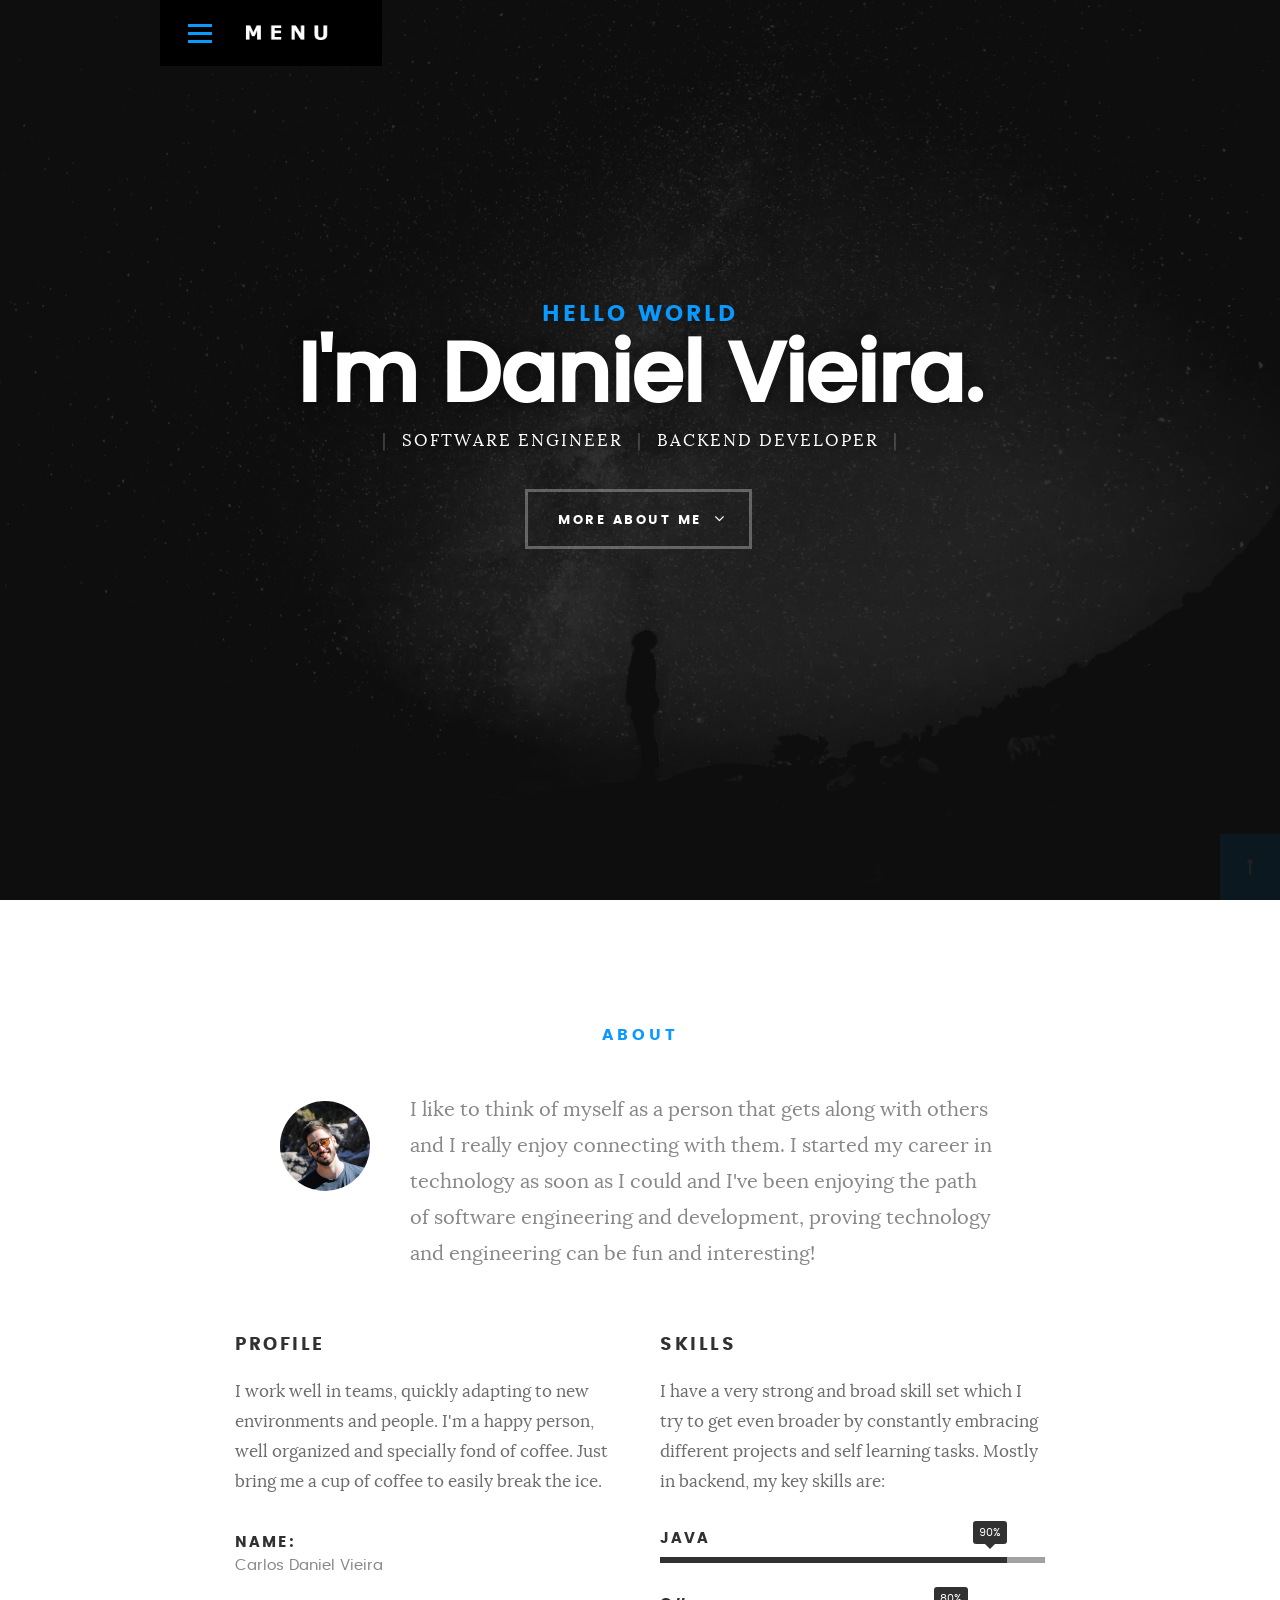
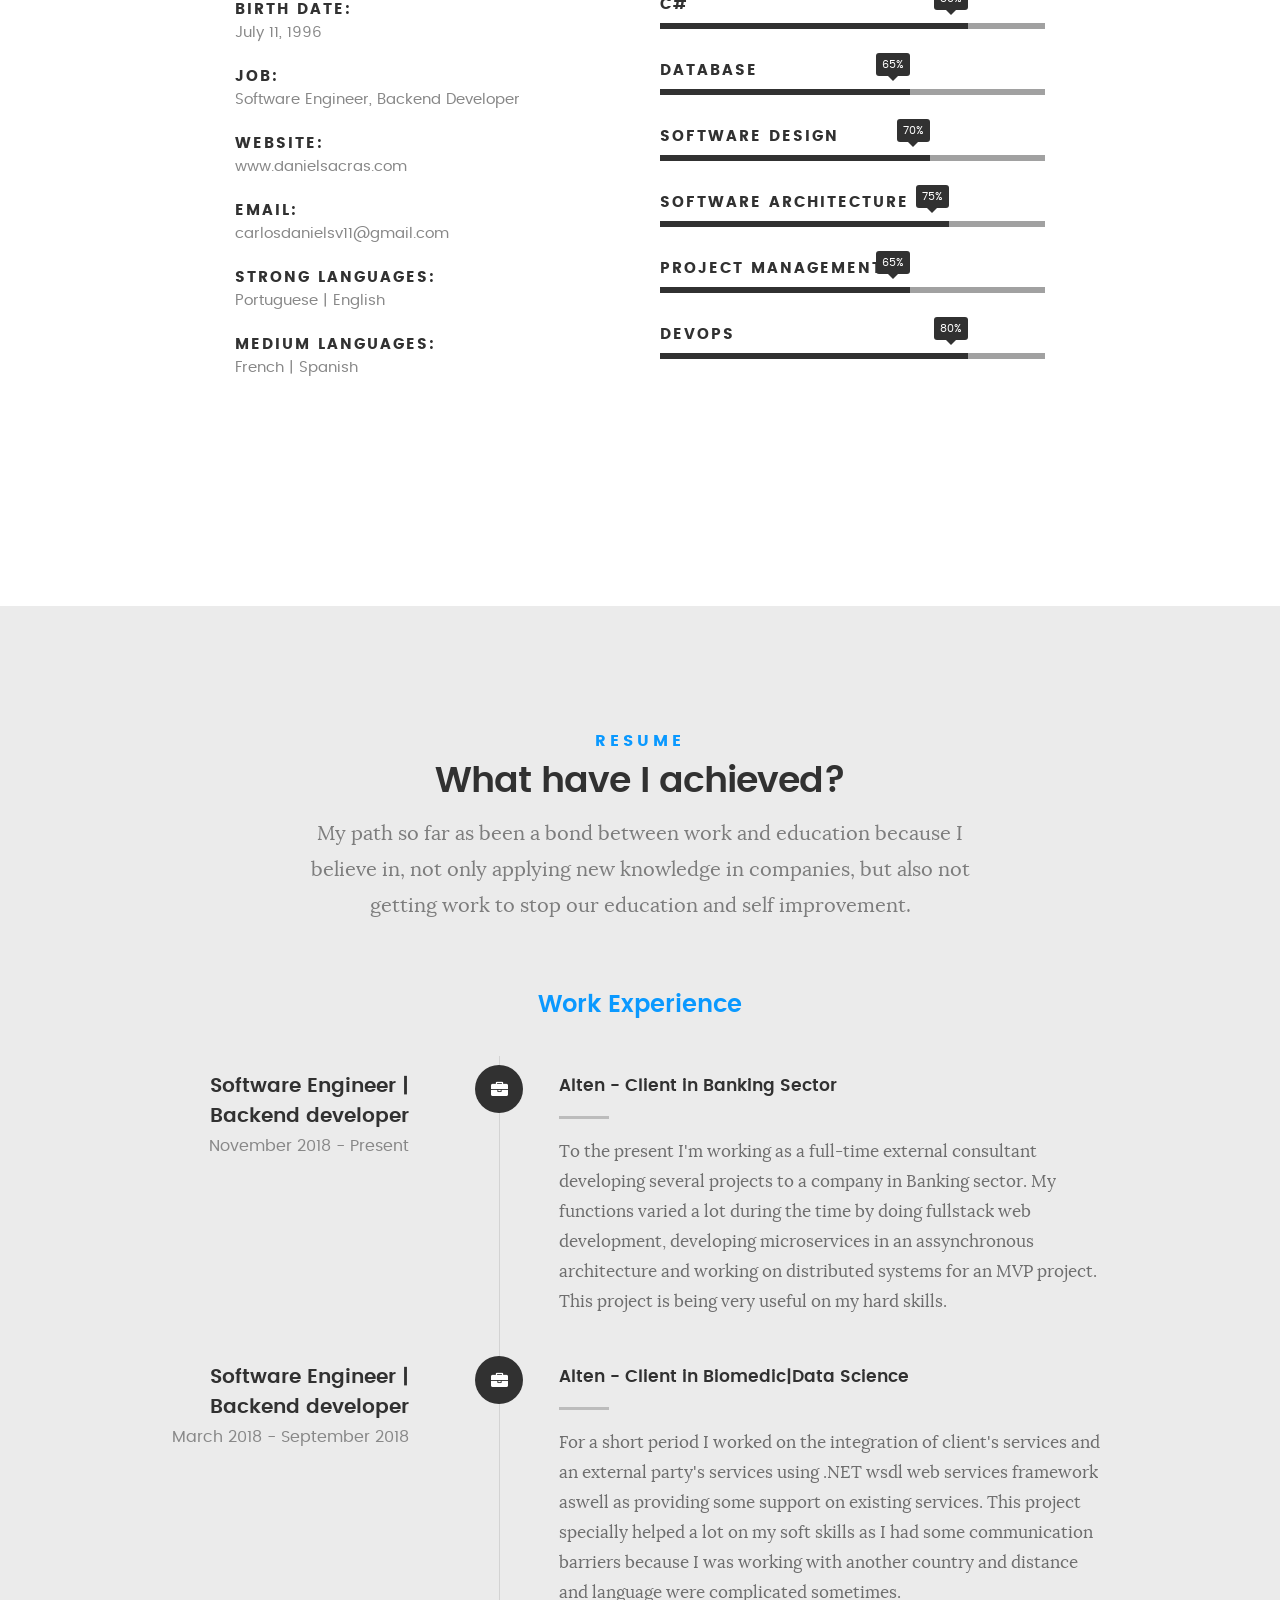
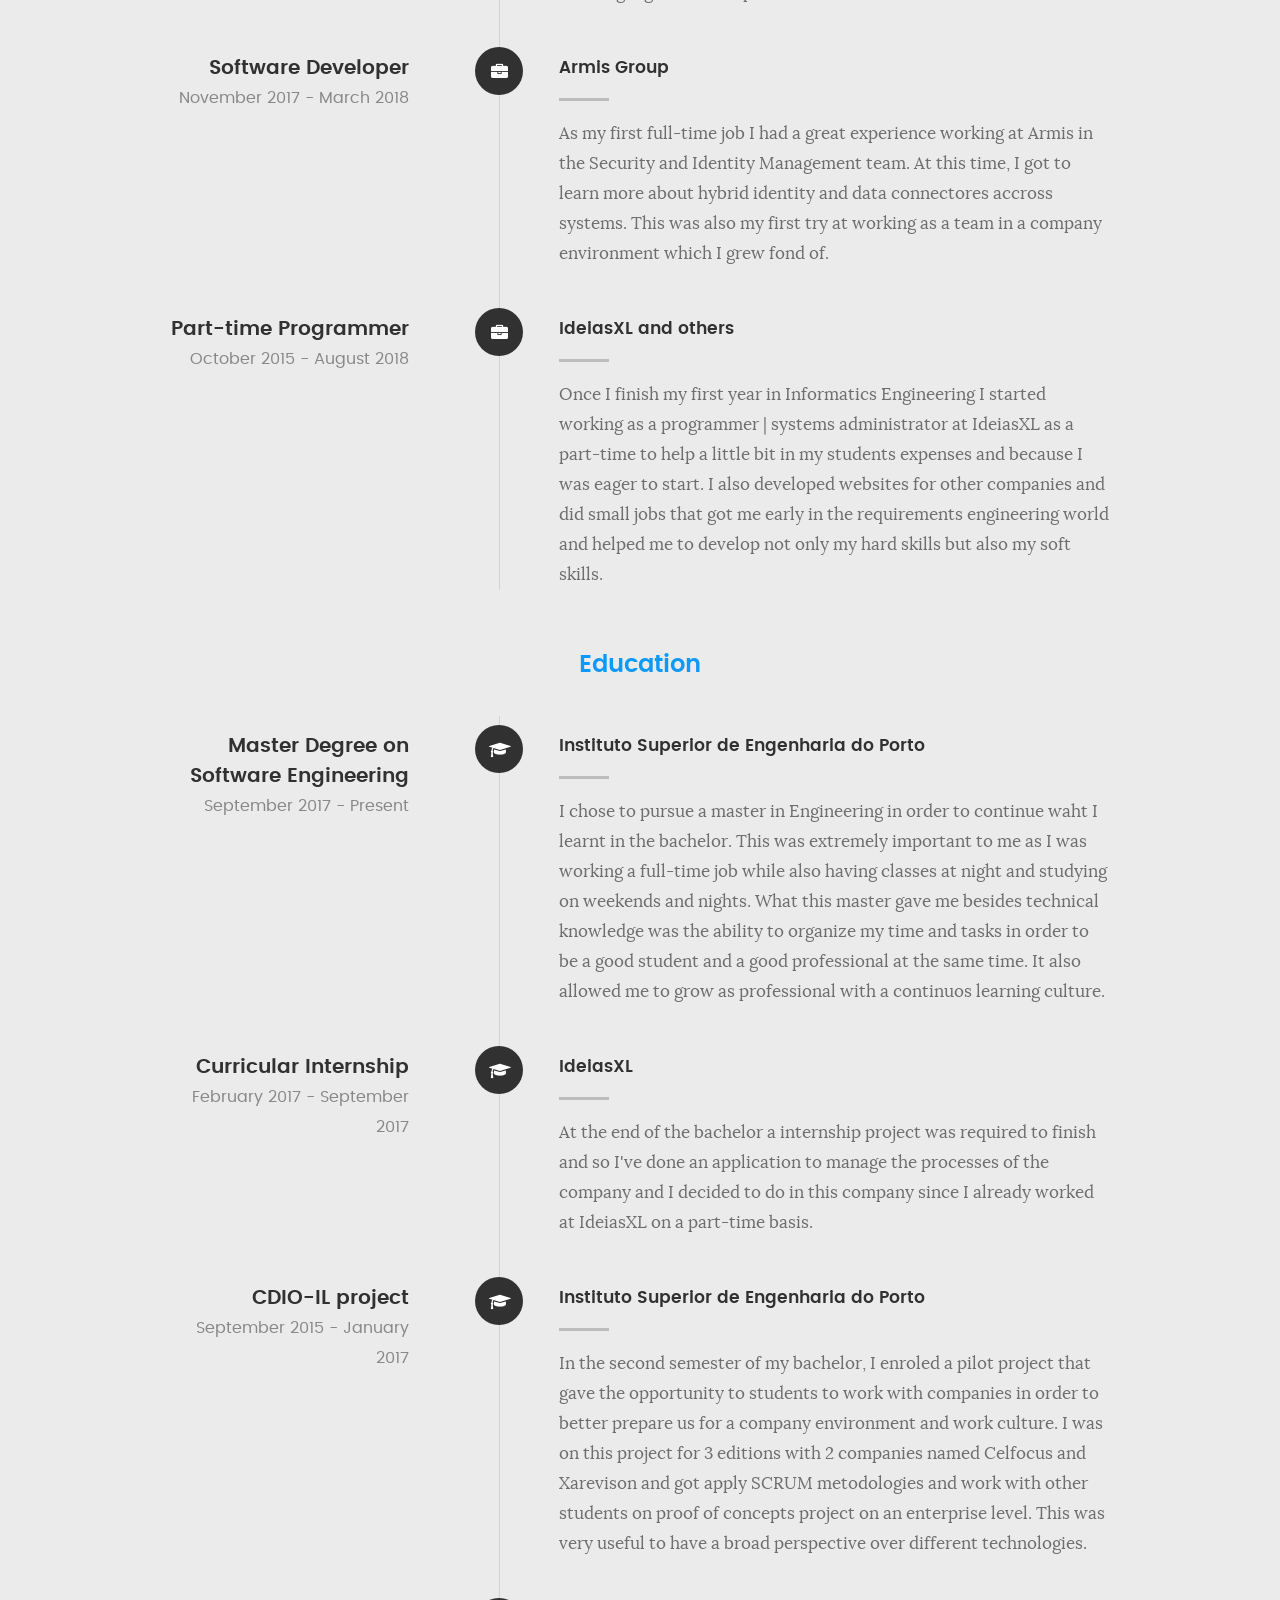
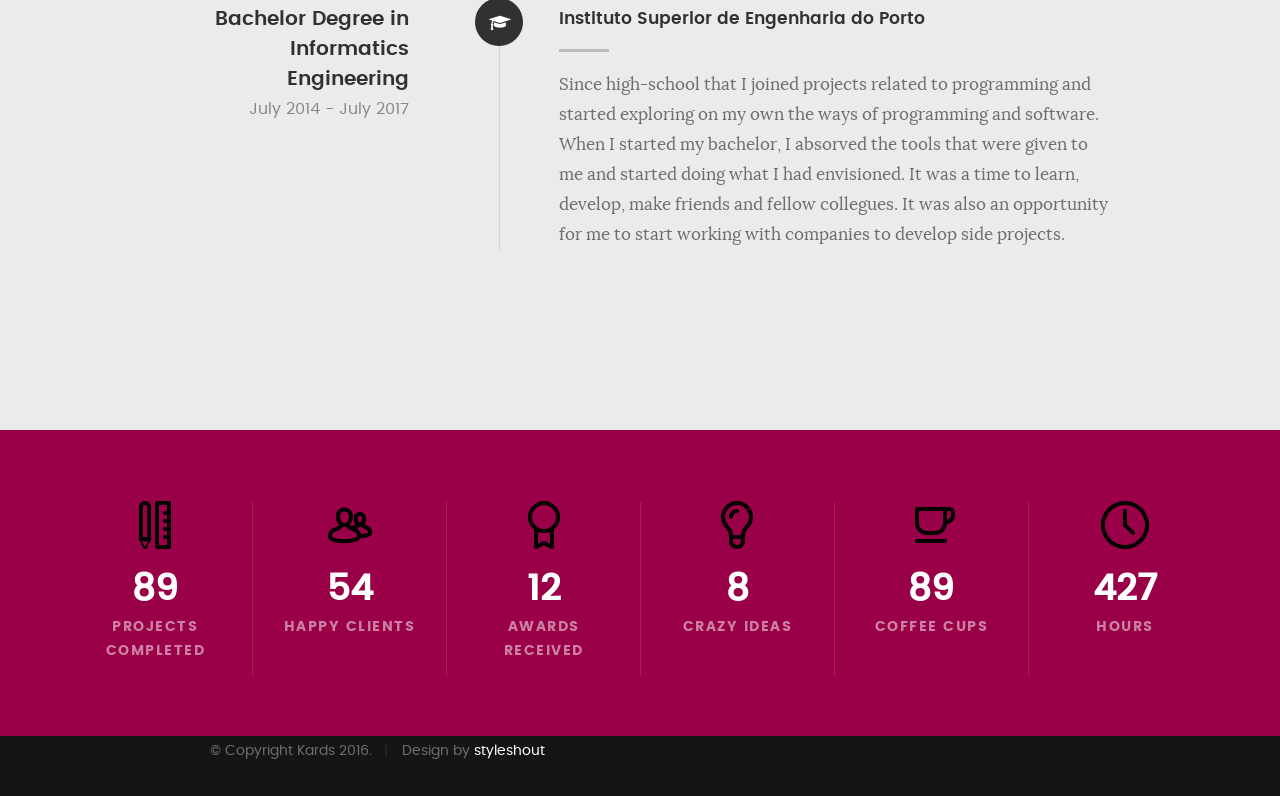
==== index.html @ bdbcd17f "Added the information to the CV and removed unused sections" ====
<!DOCTYPE html>
<!--[if IE 8 ]><html class="no-js oldie ie8" lang="en"> <![endif]-->
<!--[if IE 9 ]><html class="no-js oldie ie9" lang="en"> <![endif]-->
<!--[if (gte IE 9)|!(IE)]><!--><html class="no-js" lang="en"> <!--<![endif]-->
<head>

   <!--- basic page needs
   ================================================== -->
   <meta charset="utf-8">
	<title>Vieira</title>
	<meta name="description" content="This is a personal Website">  
	<meta name="author" content="Daniel Sacras">

   <!-- mobile specific metas
   ================================================== -->
	<meta name="viewport" content="width=device-width, initial-scale=1, maximum-scale=1">

 	<!-- CSS
   ================================================== -->
   <link rel="stylesheet" href="css/base.css">  
   <link rel="stylesheet" href="css/main.css">
   <link rel="stylesheet" href="css/vendor.css">     

   <!-- script
   ================================================== -->   
	<script src="js/modernizr.js"></script>
	<script src="js/pace.min.js"></script>

   <!-- favicons
	================================================== -->
	<link rel="icon" type="image/png" href="favicon.png">

</head>

<body id="top">

	<!-- header 
   ================================================== -->
   <header>   	
   	<div class="row">

   		<div class="top-bar">
   			<a class="menu-toggle" href="#"><span>Menu</span></a>

	   		<div class="logo">
		         <a href="index.html">DANIEL</a>
		      </div>		      

		   	<nav id="main-nav-wrap">
					<ul class="main-navigation">
						<li class="current"><a class="smoothscroll"  href="#intro" title="">Home</a></li>
						<li><a class="smoothscroll"  href="#about" title="">About</a></li>
						<li><a class="smoothscroll"  href="#resume" title="">Resume</a></li>
		
					</ul>
				</nav>    		
   		</div> <!-- /top-bar --> 
   		
   	</div> <!-- /row --> 		
   </header> <!-- /header -->

	<!-- intro section
   ================================================== -->
   <section id="intro">   

   	<div class="intro-overlay"></div>	

   	<div class="intro-content">
   		<div class="row">

   			<div class="col-twelve">

	   			<h5>Hello World</h5>
	   			<h1>I'm Daniel Vieira.</h1>

	   			<p class="intro-position">
	   				<span>Software Engineer</span>
	   				<span>Backend Developer</span> 
	   			</p>

	   			<a class="button stroke smoothscroll" href="#about" title="">More About Me</a>

	   		</div>  
   			
   		</div>   		 		
   	</div> <!-- /intro-content --> 


   </section> <!-- /intro -->


   <!-- about section
   ================================================== -->
   <section id="about">  

   	<div class="row section-intro">
   		<div class="col-twelve">

   			<h5>About</h5>

   			<div class="intro-info">

   				<img src="images/profile-pic.jpg" alt="Profile Picture">

   				<p class="lead">I like to think of myself as a person that gets along with others and I really enjoy connecting with them. I started my career in technology as soon as I could and I've been enjoying the path of software engineering and development, proving technology and engineering can be fun and interesting!</p>
   			</div>   			

   		</div>   		
   	</div> <!-- /section-intro -->

   	<div class="row about-content">

   		<div class="col-six tab-full">

   			<h3>Profile</h3>
   			<p>I work well in teams, quickly adapting to new environments and people. I'm a happy person, well organized and specially fond of coffee. Just bring me a cup of coffee to easily break the ice.</p>

   			<ul class="info-list">
   				<li>
   					<strong>Name:</strong>
   					<span>Carlos Daniel Vieira</span>
   				</li>
   				<li>
   					<strong>Birth Date:</strong>
   					<span>July 11, 1996</span>
   				</li>
   				<li>
   					<strong>Job:</strong>
   					<span>Software Engineer, Backend Developer</span>
   				</li>
   				<li>
   					<strong>Website:</strong>
   					<span>www.danielsacras.com</span>
   				</li>
   				<li>
   					<strong>Email:</strong>
   					<span>carlosdanielsv11@gmail.com</span>
				   </li>
				<li>
					<strong>Strong Languages:</strong>
					<span>Portuguese | English </span>
				</li>
				<li>
					<strong>Medium Languages:</strong>
					<span>French | Spanish </span>
				</li>
   			</ul> <!-- /info-list -->

   		</div>

   		<div class="col-six tab-full">

   			<h3>Skills</h3>
   			<p>I have a very strong and broad skill set which I try to get even broader by constantly embracing different projects and self learning tasks. Mostly in backend, my key skills are:</p>

				<ul class="skill-bars">
				   <li>
				   	<div class="progress percent90"><span>90%</span></div>
				   	<strong>Java</strong>
				   </li>
				   <li>
				   	<div class="progress percent80"><span>80%</span></div>
				   	<strong>C#</strong>
				   </li>
				   <li>
				   	<div class="progress percent65"><span>65%</span></div>
				   	<strong>Database</strong>
				   </li>
				   <li>
				   	<div class="progress percent70"><span>70%</span></div>
				   	<strong>Software Design</strong>
				   </li>
				   <li>
				   	<div class="progress percent75"><span>75%</span></div>
				   	<strong>Software Architecture</strong>
				   </li>
				   <li>
					<div class="progress percent65"><span>65%</span></div>
					<strong>Project Management</strong>
					</li>
					<li>
					<div class="progress percent80"><span>80%</span></div>
					<strong>DevOps</strong>
					</li>
				</ul> <!-- /skill-bars -->		

   		</div>

   	</div>



   </section> <!-- /process-->    


   <!-- resume Section
   ================================================== -->
	<section id="resume" class="grey-section">

		<div class="row section-intro">
   		<div class="col-twelve">

   			<h5>Resume</h5>
   			<h1>What have I achieved?</h1>

   			<p class="lead">My path so far as been a bond between work and education because I believe in, not only applying new knowledge in companies, but also not getting work to stop our education and self improvement.</p>

   		</div>   		
   	</div> <!-- /section-intro--> 

   	<div class="row resume-timeline">

   		<div class="col-twelve resume-header">

   			<h2>Work Experience</h2>

   		</div> <!-- /resume-header -->

   		<div class="col-twelve">

   			<div class="timeline-wrap">

   				<div class="timeline-block">

	   				<div class="timeline-ico">
	   					<i class="fa fa-briefcase"></i>
	   				</div>

	   				<div class="timeline-header">
	   					<h3>Software Engineer | Backend developer</h3>
	   					<p>November 2018 - Present</p>
	   				</div>

	   				<div class="timeline-content">
	   					<h4>Alten - Client in Banking Sector</h4>
	   					<p>To the present I'm working as a full-time external consultant developing several projects to a company in Banking sector. My functions varied a lot during the time by doing fullstack web development, developing microservices in an assynchronous architecture and working on distributed systems for an MVP project. This project is being very useful on my hard skills.</p>
	   				</div>

				   </div> <!-- /timeline-block -->
				   
   				<div class="timeline-block">

					<div class="timeline-ico">
						<i class="fa fa-briefcase"></i>
					</div>

					<div class="timeline-header">
						<h3>Software Engineer | Backend developer</h3>
						<p>March 2018 - September 2018</p>
					</div>

					<div class="timeline-content">
						<h4>Alten - Client in Biomedic|Data Science</h4>
						<p>For a short period I worked on the integration of client's services and an external party's services using .NET wsdl web services framework aswell as providing some support on existing services. This project specially helped a lot on my soft skills as I had some communication barriers because I was working with another country and distance and language were complicated sometimes.</p>
					</div>

				</div> <!-- /timeline-block -->



	   			<div class="timeline-block">

	   				<div class="timeline-ico">
	   					<i class="fa fa-briefcase"></i>
	   				</div>

	   				<div class="timeline-header">
	   					<h3>Software Developer</h3>
	   					<p>November 2017 - March 2018</p>
	   				</div>

	   				<div class="timeline-content">
	   					<h4>Armis Group</h4>
	   					<p>As my first full-time job I had a great experience working at Armis in the Security and Identity Management team. At this time, I got to learn more about hybrid identity and data connectores accross systems. This was also my first try at working as a team in a company environment which I grew fond of.</p>
	   				</div>

	   			</div> <!-- /timeline-block -->


	   			<div class="timeline-block">

	   				<div class="timeline-ico">
	   					<i class="fa fa-briefcase"></i>
	   				</div>

	   				<div class="timeline-header">
	   					<h3>Part-time Programmer</h3>
	   					<p>October 2015 - August 2018</p>
	   				</div>

	   				<div class="timeline-content">
	   					<h4>IdeiasXL and others</h4>
	   					<p>Once I finish my first year in Informatics Engineering I started working as a programmer | systems administrator at IdeiasXL as a part-time to help a little bit in my students expenses and because I was eager to start. I also developed websites for other companies and did small jobs that got me early in the requirements engineering world and helped me to develop not only my hard skills but also my soft skills.</p>
	   				</div>

	   			</div> <!-- /timeline-block -->

   			</div> <!-- /timeline-wrap -->   			

   		</div> <!-- /col-twelve -->
   		
   	</div> <!-- /resume-timeline -->
   	
   	<div class="row resume-timeline">

   		<div class="col-twelve resume-header">

   			<h2>Education</h2>

   		</div> <!-- /resume-header -->

   		<div class="col-twelve">

   			<div class="timeline-wrap">

   				<div class="timeline-block">

	   				<div class="timeline-ico">
	   					<i class="fa fa-graduation-cap"></i>
	   				</div>

	   				<div class="timeline-header">
	   					<h3>Master Degree on Software Engineering</h3>
	   					<p>September 2017 - Present</p>
	   				</div>

	   				<div class="timeline-content">
	   					<h4>Instituto Superior de Engenharia do Porto</h4>
	   					<p>I chose to pursue a master in Engineering in order to continue waht I learnt in the bachelor. This was extremely important to me as I was working a full-time job while also having classes at night and studying on weekends and nights. What this master gave me besides technical knowledge was the ability to organize my time and tasks in order to be a good student and a good professional at the same time. It also allowed me to grow as professional with a continuos learning culture.</p>
	   				</div>

	   			</div> <!-- /timeline-block -->

				<div class="timeline-block">

					<div class="timeline-ico">
						<i class="fa fa-graduation-cap"></i>
					</div>

					<div class="timeline-header">
						<h3>Curricular Internship</h3>
						<p>February 2017 - September 2017</p>
					</div>

					<div class="timeline-content">
						<h4>IdeiasXL</h4>
						<p>At the end of the bachelor a internship project was required to finish and so I've done an application to manage the processes of the company and I decided to do in this company since I already worked at IdeiasXL on a part-time basis.</p>
					</div>

				</div> <!-- /timeline-block -->


				   <div class="timeline-block">

					<div class="timeline-ico">
						<i class="fa fa-graduation-cap"></i>
					</div>

					<div class="timeline-header">
						<h3>CDIO-IL project</h3>
						<p>September 2015 - January 2017</p>
					</div>

					<div class="timeline-content">
						<h4>Instituto Superior de Engenharia do Porto</h4>
						<p>In the second semester of my bachelor, I enroled a pilot project that gave the opportunity to students to work with companies in order to better prepare us for a company environment and work culture. I was on this project for 3 editions with 2 companies named Celfocus and Xarevison and got apply SCRUM metodologies and work with other students on proof of concepts project on an enterprise level. This was very useful to have a broad perspective over different technologies.</p>
					</div>

				</div> <!-- /timeline-block -->


	   			<div class="timeline-block">

	   				<div class="timeline-ico">
	   					<i class="fa fa-graduation-cap"></i>
	   				</div>

	   				<div class="timeline-header">
	   					<h3>Bachelor Degree in Informatics Engineering</h3>
	   					<p>July 2014 - July 2017</p>
	   				</div>

	   				<div class="timeline-content">
	   					<h4>Instituto Superior de Engenharia do Porto</h4>
	   					<p>Since high-school that I joined projects related to programming and started exploring on my own the ways of programming and software. When I started my bachelor, I absorved the tools that were given to me and started doing what I had envisioned. It was a time to learn, develop, make friends and fellow collegues. It was also an opportunity for me to start working with companies to develop side projects.</p>
	   				</div>

	   			</div> <!-- /timeline-block -->

	   			

   			</div> <!-- /timeline-wrap -->   			

   		</div> <!-- /col-twelve -->
   		
   	</div> <!-- /resume-timeline -->
		
	</section> <!-- /features -->
	<!-- stats Section
   ================================================== -->
	<section id="stats" class="count-up">

		<div class="row">
			<div class="col-twelve">

				<div class="block-1-6 block-s-1-3 block-tab-1-2 block-mob-full stats-list">

					<div class="bgrid stat">

						<div class="icon-part">
							<i class="icon-pencil-ruler"></i>
						</div>

						<h3 class="stat-count">
							1500
						</h3>

						<h5 class="stat-title">
							Projects Completed
						</h5>

					</div> <!-- /stat -->					

					<div class="bgrid stat">

						<div class="icon-part">
							<i class="icon-users"></i>
						</div>

						<h3 class="stat-count">
							900
						</h3>

						<h5 class="stat-title">
							Happy Clients
						</h5>

					</div> <!-- /stat -->

					<div class="bgrid stat">

						<div class="icon-part">
							<i class="icon-badge"></i>
						</div>

						<h3 class="stat-count">
							200
						</h3>

						<h5 class="stat-title">
							Awards Received
						</h5>

					</div> <!-- /stat -->									

					<div class="bgrid stat">

						<div class="icon-part">
							<i class="icon-light-bulb"></i>
						</div>

						<h3 class="stat-count">
							120
						</h3>

						<h5 class="stat-title">
							Crazy Ideas
						</h5>

					</div> <!-- /stat -->

					<div class="bgrid stat">

						<div class="icon-part">
							<i class="icon-cup"></i>
						</div>

						<h3 class="stat-count">
							1500
						</h3>

						<h5 class="stat-title">
							Coffee Cups
						</h5>

					</div> <!-- /stat -->

					<div class="bgrid stat">

						<div class="icon-part">
							<i class="icon-clock"></i>
						</div>

						<h3 class="stat-count">
							7200
						</h3>

						<h5 class="stat-title">
							Hours
						</h5>

					</div> <!-- /stat -->

				</div> <!-- /stats-list -->

			</div> <!-- /twelve -->
		</div> <!-- /row -->

	</section> <!-- /stats -->

   <!-- footer
   ================================================== -->

   <footer>
     	<div class="row">

      	<div class="col-six tab-full">
	      	<div class="copyright">
		        	<span>© Copyright Kards 2016.</span> 
		        	<span>Design by <a href="http://www.styleshout.com/">styleshout</a></span>	         	
		         </div>		                  
	      	</div>

	      	<div id="go-top">
		         <a class="smoothscroll" title="Back to Top" href="#top"><i class="fa fa-long-arrow-up"></i></a>
		      </div>

      	</div> <!-- /row -->     	
   </footer>  

   <div id="preloader"> 
    	<div id="loader"></div>
   </div> 

   <!-- Java Script
   ================================================== --> 
   <script src="js/jquery-2.1.3.min.js"></script>
   <script src="js/plugins.js"></script>
   <script src="js/main.js"></script>

</body>

</html>
---- css/base.css ----
/**
 * =================================================================== 
 *
 *  Kards v1.0 Base Stylesheet
 *  url: styleshout.com
 *  03-01-2016
 *  ------------------------------------------------------------------
 *  TOC:
 *  01. reset
 *  02. basic/base setup styles
 *  03. grid
 *  04. MISC
 *
 * =================================================================== 
 */

/** 
 * ===================================================================
 * 01. reset - normalize.css v3.0.2 | MIT License | git.io/normalize
 *
 * ------------------------------------------------------------------- 
 */
html {
	font-family: sans-serif;
	-ms-text-size-adjust: 100%;
	-webkit-text-size-adjust: 100%;
}

body {
	margin: 0;
}

article,
aside,
details,
figcaption,
figure,
footer,
header,
hgroup,
main,
menu,
nav,
section,
summary {
	display: block;
}

audio,
canvas,
progress,
video {
	display: inline-block;
	vertical-align: baseline;
}

audio:not([controls]) {
	display: none;
	height: 0;
}

[hidden],
template {
	display: none;
}

a {
	background: transparent;
}

a:active,
a:hover {
	outline: 0;
}

abbr[title] {
	border-bottom: 1px dotted;
}

b,
strong {
	font-weight: bold;
}

dfn {
	font-style: italic;
}

h1 {
	font-size: 2em;
	margin: 0.67em 0;
}

mark {
	background: #ff0;
	color: #000;
}

small {
	font-size: 80%;
}

sub,
sup {
	font-size: 75%;
	line-height: 0;
	position: relative;
	vertical-align: baseline;
}

sup {
	top: -0.5em;
}

sub {
	bottom: -0.25em;
}

img {
	border: 0;
}

svg:not(:root) {
	overflow: hidden;
}

figure {
	margin: 1em 40px;
}

hr {
	-moz-box-sizing: content-box;
	box-sizing: content-box;
	height: 0;
}

pre {
	overflow: auto;
}

code,
kbd,
pre,
samp {
	font-family: monospace, monospace;
	font-size: 1em;
}

button,
input,
optgroup,
select,
textarea {
	color: inherit;
	font: inherit;
	margin: 0;
}

button {
	overflow: visible;
}

button,
select {
	text-transform: none;
}

button,
html input[type="button"],
input[type="reset"],
input[type="submit"] {
	-webkit-appearance: button;
	cursor: pointer;
}

button[disabled],
html input[disabled] {
	cursor: default;
}

button::-moz-focus-inner,
input::-moz-focus-inner {
	border: 0;
	padding: 0;
}

input {
	line-height: normal;
}

input[type="checkbox"],
input[type="radio"] {
	box-sizing: border-box;
	padding: 0;
}

input[type="number"]::-webkit-inner-spin-button,
input[type="number"]::-webkit-outer-spin-button {
	height: auto;
}

input[type="search"] {
	-webkit-appearance: textfield;
	-moz-box-sizing: content-box;
	-webkit-box-sizing: content-box;
	box-sizing: content-box;
}

input[type="search"]::-webkit-search-cancel-button,
input[type="search"]::-webkit-search-decoration {
	-webkit-appearance: none;
}

fieldset {
	border: 1px solid #c0c0c0;
	margin: 0 2px;
	padding: 0.35em 0.625em 0.75em;
}

legend {
	border: 0;
	padding: 0;
}

textarea {
	overflow: auto;
}

optgroup {
	font-weight: bold;
}

table {
	border-collapse: collapse;
	border-spacing: 0;
}

td,
th {
	padding: 0;
}

/** 
 * ===================================================================
 * 02. basic/base setup styles - (_basic.scss)
 *
 * ------------------------------------------------------------------- 
 */
html {
	font-size: 62.5%;
	box-sizing: border-box;
}

*,
*::before,
*::after {
	box-sizing: inherit;
}

body {
	font-weight: normal;
	line-height: 1;
	text-rendering: optimizeLegibility;
	word-wrap: break-word;
	-webkit-overflow-scrolling: touch;
	-webkit-text-size-adjust: none;
}

body,
input,
button {
	-moz-osx-font-smoothing: grayscale;
	-webkit-font-smoothing: antialiased;
}

/**
 * Media - (_basic.scss)
 * ------------------------------------------------------------------- 
 */
img,
video {
	max-width: 100%;
	height: auto;
}

/**
 * Typography resets - (_basic.scss)
 * ------------------------------------------------------------------- 
 */
div,
dl,
dt,
dd,
ul,
ol,
li,
h1,
h2,
h3,
h4,
h5,
h6,
pre,
form,
p,
blockquote,
th,
td {
	margin: 0;
	padding: 0;
}

h1,
h2,
h3,
h4,
h5,
h6 {
	-webkit-font-variant-ligatures: common-ligatures;
	-moz-font-variant-ligatures: common-ligatures;
	font-variant-ligatures: common-ligatures;
	text-rendering: optimizeLegibility;
}

em,
i {
	font-style: italic;
	line-height: inherit;
}

strong,
b {
	font-weight: bold;
	line-height: inherit;
}

small {
	font-size: 60%;
	line-height: inherit;
}

ol,
ul {
	list-style: none;
}

li {
	display: block;
}

/**
 * links - (_basic.scss)
 * ------------------------------------------------------------------- 
 */
a {
	text-decoration: none;
	line-height: inherit;
}

a img {
	border: none;
}

/**
 * inputs - (_basic.scss)
 * ------------------------------------------------------------------- 
 */
fieldset {
	margin: 0;
	padding: 0;
}

input[type="email"],
input[type="number"],
input[type="search"],
input[type="text"],
input[type="tel"],
input[type="url"],
input[type="password"],
textarea {
	-webkit-appearance: none;
	-moz-appearance: none;
	-ms-appearance: none;
	-o-appearance: none;
	appearance: none;
}

/** 
 * ===================================================================
 * 03. grid - (_grid.scss)
 *
 * ------------------------------------------------------------------- 
 */
.row {
	width: 94%;
	max-width: 1140px;
	margin: 0 auto;
}

.row:before,
.row:after {
	content: "";
	display: table;
}

.row:after {
	clear: both;
}

.row .row {
	width: auto;
	max-width: none;
	margin-left: -20px;
	margin-right: -20px;
}

[class*="col-"],
.bgrid {
	float: left;
}

[class*="col-"] + [class*="col-"].end {
	float: right;
}

[class*="col-"] {
	padding: 0 20px;
}

.col-one {
	width: 8.33333%;
}

.col-two,
.col-1-6 {
	width: 16.66667%;
}

.col-three,
.col-1-4 {
	width: 25%;
}

.col-four,
.col-1-3 {
	width: 33.33333%;
}

.col-five {
	width: 41.66667%;
}

.col-six,
.col-1-2 {
	width: 50%;
}

.col-seven {
	width: 58.33333%;
}

.col-eight,
.col-2-3 {
	width: 66.66667%;
}

.col-nine,
.col-3-4 {
	width: 75%;
}

.col-ten,
.col-5-6 {
	width: 83.33333%;
}

.col-eleven {
	width: 91.66667%;
}

.col-twelve,
.col-full {
	width: 100%;
}

/**
 * small screens - (_grid.scss)
 * --------------------------------------------------------------- 
 */
@media screen and (max-width:1024px) {
	.row .row {
		margin-left: -18px;
		margin-right: -18px;
	}

	[class*="col-"] {
		padding: 0 18px;
	}

}

/**
 * tablets - (_grid.scss)
 * --------------------------------------------------------------- 
 */
@media screen and (max-width:768px) {
	.row {
		width: auto;
		padding-left: 30px;
		padding-right: 30px;
	}

	.row .row {
		padding-left: 0;
		padding-right: 0;
		margin-left: -15px;
		margin-right: -15px;
	}

	[class*="col-"] {
		padding: 0 15px;
	}

	.tab-1-4 {
		width: 25%;
	}

	.tab-1-3 {
		width: 33.33333%;
	}

	.tab-1-2 {
		width: 50%;
	}

	.tab-2-3 {
		width: 66.66667%;
	}

	.tab-3-4 {
		width: 75%;
	}

	.tab-full {
		width: 100%;
	}

}

/**
 * large mobile devices - (_grid.scss)
 * --------------------------------------------------------------- 
 */
@media screen and (max-width:600px) {
	.row {
		padding-left: 25px;
		padding-right: 25px;
	}

	.row .row {
		margin-left: -10px;
		margin-right: -10px;
	}

	[class*="col-"] {
		padding: 0 10px;
	}

	.mob-1-4 {
		width: 25%;
	}

	.mob-1-2 {
		width: 50%;
	}

	.mob-3-4 {
		width: 75%;
	}

	.mob-full {
		width: 100%;
	}

}

/**
 * small mobile devices - (_grid.scss)
 * --------------------------------------------------------------- 
 */
@media screen and (max-width:400px) {
	.row .row {
		padding-left: 0;
		padding-right: 0;
		margin-left: 0;
		margin-right: 0;
	}

	[class*="col-"] {
		width: 100% !important;
		float: none !important;
		clear: both !important;
		margin-left: 0;
		margin-right: 0;
		padding: 0;
	}

	[class*="col-"] + [class*="col-"].end {
		float: none;
	}

}

/** 
 * ===================================================================
 * block grids - (_grid.scss)
 *
 * ------------------------------------------------------------------- 
 */
[class*="block-"]:before,
[class*="block-"]:after {
	content: "";
	display: table;
}

[class*="block-"]:after {
	clear: both;
}

.block-1-6 .bgrid {
	width: 16.66667%;
}

.block-1-4 .bgrid {
	width: 25%;
}

.block-1-3 .bgrid {
	width: 33.33333%;
}

.block-1-2 .bgrid {
	width: 50%;
}

/**
 * Clearing for block grid columns. Allow columns with 
 * different heights to align properly.
 */
.block-1-6 .bgrid:nth-child(6n+1),
.block-1-4 .bgrid:nth-child(4n+1),
.block-1-3 .bgrid:nth-child(3n+1),
.block-1-2 .bgrid:nth-child(2n+1) {
	clear: both;
}

/**
 * small screens - (_grid.scss)
 * --------------------------------------------------------------- 
 */
@media screen and (max-width:1024px) {
	.block-s-1-6 .bgrid {
		width: 16.66667%;
	}

	.block-s-1-4 .bgrid {
		width: 25%;
	}

	.block-s-1-3 .bgrid {
		width: 33.33333%;
	}

	.block-s-1-2 .bgrid {
		width: 50%;
	}

	.block-s-full .bgrid {
		width: 100%;
		clear: both;
	}

	[class*="block-s-"] .bgrid:nth-child(n) {
		clear: none;
	}

	.block-s-1-6 .bgrid:nth-child(6n+1),
	.block-s-1-4 .bgrid:nth-child(4n+1),
	.block-s-1-3 .bgrid:nth-child(3n+1),
	.block-s-1-2 .bgrid:nth-child(2n+1) {
		clear: both;
	}

}

/**
 * tablets - (_grid.scss)
 * --------------------------------------------------------------- 
 */
@media screen and (max-width:768px) {
	.block-tab-1-6 .bgrid {
		width: 16.66667%;
	}

	.block-tab-1-4 .bgrid {
		width: 25%;
	}

	.block-tab-1-3 .bgrid {
		width: 33.33333%;
	}

	.block-tab-1-2 .bgrid {
		width: 50%;
	}

	.block-tab-full .bgrid {
		width: 100%;
		clear: both;
	}

	[class*="block-tab-"] .bgrid:nth-child(n) {
		clear: none;
	}

	.block-tab-1-6 .bgrid:nth-child(6n+1),
	.block-tab-1-4 .bgrid:nth-child(4n+1),
	.block-tab-1-3 .bgrid:nth-child(3n+1),
	.block-tab-1-2 .bgrid:nth-child(2n+1) {
		clear: both;
	}

}

/**
 * large mobile devices - (_grid.scss)
 * --------------------------------------------------------------- 
 */
@media screen and (max-width:600px) {
	.block-mob-1-6 .bgrid {
		width: 16.66667%;
	}

	.block-mob-1-4 .bgrid {
		width: 25%;
	}

	.block-mob-1-3 .bgrid {
		width: 33.33333%;
	}

	.block-mob-1-2 .bgrid {
		width: 50%;
	}

	.block-mob-full .bgrid {
		width: 100%;
		clear: both;
	}

	[class*="block-mob-"] .bgrid:nth-child(n) {
		clear: none;
	}

	.block-mob-1-6 .bgrid:nth-child(6n+1),
	.block-mob-1-4 .bgrid:nth-child(4n+1),
	.block-mob-1-3 .bgrid:nth-child(3n+1),
	.block-mob-1-2 .bgrid:nth-child(2n+1) {
		clear: both;
	}

}

/**
 * stack on small mobile devices - (_grid.scss)
 * --------------------------------------------------------------- 
 */
@media screen and (max-width:400px) {
	.stack .bgrid {
		width: 100% !important;
		float: none !important;
		clear: both !important;
		margin-left: 0;
		margin-right: 0;
	}

}

/** 
 * ===================================================================
 * 04. MISC  - (_grid.scss)
 *
 * ------------------------------------------------------------------- 
 */

/**
 * Clearing - (http://nicolasgallagher.com/micro-clearfix-hack/
 */
.group:before,
.group:after {
	content: "";
	display: table;
}

.group:after {
	clear: both;
}

/**
 * Misc Helper Styles 
 */
.hide {
	display: none;
}

.invisible {
	visibility: hidden;
}

.antialiased {
	-webkit-font-smoothing: antialiased;
	-moz-osx-font-smoothing: grayscale;
}

.remove-bottom {
	margin-bottom: 0;
}

.half-bottom {
	margin-bottom: 1.5rem !important;
}

.add-bottom {
	margin-bottom: 3rem !important;
}

.no-border {
	border: none;
}

.full-width {
	width: 100%;
}

.text-center {
	text-align: center;
}

.text-left {
	text-align: left;
}

.text-right {
	text-align: right;
}

.pull-left {
	float: left;
}

.pull-right {
	float: right;
}

.align-center {
	margin-left: auto;
	margin-right: auto;
	text-align: center;
}

/*# sourceMappingURL=base.css.map */
---- css/main.css ----
/**
 * =================================================================== 
 *
 *  Kards v1.0 Main Stylesheet
 *  url: styleshout.com
 *  03-01-2016
 *  ------------------------------------------------------------------
 *  TOC:
 *  01. webfonts and iconfonts
 *  02. base style overrides
 *  03. typography & general theme styles
 *  04. preloader
 *  05. forms
 *  06. buttons 
 *  07. other components
 *  08. common styles
 *  09. header styles
 *  10. intro
 *  11. about
 *  12. resume
 *  13. portfolio
 *  14. call-to-action section
 *  15. services
 *  16. stats
 *  17. contact
 *  18. footer
 *
 * =================================================================== 
 */


/** 
 * ===================================================================
 * 01. webfonts and iconfonts - (_document-setup.scss)
 *
 * ------------------------------------------------------------------- 
 */
@import url("fonts.css");
@import url("font-awesome/css/font-awesome.min.css");
@import url("micons/micons.css");


/** 
 * ===================================================================
 * 02. base style overrides - (_document-setup.scss)
 *
 * ------------------------------------------------------------------- 
 */
html {
	font-size: 10px;
}

@media only screen and (max-width:1024px) {
	html {
		font-size: 9.411764705882353px;
	}
}
@media only screen and (max-width:768px) {
	html {
		font-size: 10px;
	}
}
@media only screen and (max-width:400px) {
	html {
		font-size: 9.411764705882353px;
	}
}

html, body {
	height: 100%;
}
body {
	background: #151515;
	font-family: "lora-regular", serif;
	font-size: 1.7rem;
	line-height: 3rem;
	color: #6e6e6e;
}

/**
 * links - (_document-setup.scss)
 * -------------------------------------------------------------------
 */
a, a:visited {
	color: #000000;
	-moz-transition: all 0.3s ease-in-out;
	-o-transition: all 0.3s ease-in-out;
	-webkit-transition: all 0.3s ease-in-out;
	-ms-transition: all 0.3s ease-in-out;
	transition: all 0.3s ease-in-out;
}
a:hover, a:focus, a:active {
	color: #0a99ff;
	outline: 0;
}

/** 
 * ===================================================================
 * 03. typography & general theme styles - (_document-setup.scss)
 *
 * ------------------------------------------------------------------- 
 */
h1, h2, h3, h4, h5, h6, .h01, .h02, .h03, .h04, .h05, .h06 {
	font-family: "poppins-semibold", sans-serif;
	color: #313131;
	font-style: normal;
	text-rendering: optimizeLegibility;
	margin-bottom: 2.1rem;
}
h3, .h03, h4, .h04 {
	margin-bottom: 1.8rem;
}
h5, .h05, h6, .h06 {
	font-family: "poppins-bold";
	margin-bottom: 1.2rem;
}
h1, .h01 {
	font-size: 3.1rem;
	line-height: 1.355;
	letter-spacing: -.1rem;
}
@media only screen and (max-width:600px) {
	h1, .h01 {
		font-size: 2.6rem;
		letter-spacing: -.07rem;
	}
}
h2, .h02 {
	font-size: 2.4rem;
	line-height: 1.25;
}
h3, .h03 {
	font-size: 2rem;
	line-height: 1.5;
}
h4, .h04 {
	font-size: 1.7rem;
	line-height: 1.765;
}
h5, .h05 {
	font-size: 1.4rem;
	line-height: 1.714;
	text-transform: uppercase;
	letter-spacing: .15rem;
}
h6, .h06 {
	font-size: 1.3rem;
	line-height: 1.846;
	text-transform: uppercase;
	letter-spacing: .15rem;
}
p img {
	margin: 0;
}
p.lead {
	font-family: "lora-regular", serif;
	font-size: 2rem;
	line-height: 1.8;
	color: #888888;
}
@media only screen and (max-width:768px) {
	p.lead {
		font-size: 1.7rem;
	}
}
em, i, strong, b {
	font-size: 1.7rem;
	line-height: 3rem;
	font-style: normal;
	font-weight: normal;
}
em, i {
	font-family: "lora-italic", serif;
}
strong, b {
	font-family: "lora-bold", serif;
}
small {
	font-size: 1.2rem;
	line-height: inherit;
}
blockquote {
	margin: 3rem 0;
	padding-left: 4rem;
	position: relative;
}
blockquote:before {
	content: "\201C";
	font-size: 8rem;
	line-height: 0px;
	margin: 0;
	color: #313131;
	font-family: arial, sans-serif;
	position: absolute;
	top: 3rem;
	left: 0;
}
blockquote p {
	font-family: georgia, serif;
	font-style: italic;
	padding: 0;
	font-size: 1.9rem;
	line-height: 1.737;
}
blockquote cite {
	display: block;
	font-size: 1.3rem;
	font-style: normal;
	line-height: 1.616;
}
blockquote cite:before {
	content: "\2014 \0020";
}
blockquote cite a, blockquote cite a:visited {
	color: #888888;
	border: none;
}
abbr {
	font-family: "poppins-bold", serif;
	font-variant: small-caps;
	text-transform: lowercase;
	letter-spacing: .05rem;
	color: #888888;
}
var, kbd, samp, code, pre {
	font-family: Consolas, "Andale Mono", Courier, "Courier New", monospace;
}
pre {
	padding: 2.4rem 3rem 3rem;
	background: #F1F1F1;
}
code {
	font-size: 1.4rem;
	margin: 0 .2rem;
	padding: .3rem .6rem;
	white-space: nowrap;
	background: #F1F1F1;
	border: 1px solid #E1E1E1;
	border-radius: 3px;
}
pre > code {
	display: block;
	white-space: pre;
	line-height: 2;
	padding: 0;
	margin: 0;
}
pre.prettyprint > code {
	border: none;
}
del {
	text-decoration: line-through;
}
abbr[title], dfn[title] {
	border-bottom: 1px dotted;
	cursor: help;
}
mark {
	background: #FFF49B;
	color: #000;
}
hr {
	border: solid #d2d2d2;
	border-width: 1px 0 0;
	clear: both;
	margin: 2.4rem 0 1.5rem;
	height: 0;
}

/**
 * Lists - (_document-setup.scss)  
 * -------------------------------------------------------------------
 */
ol {
	list-style: decimal;
}
ul {
	list-style: disc;
}
li {
	display: list-item;
}
ol, ul {
	margin-left: 1.7rem;
}
ul li {
	padding-left: .4rem;
}
ul ul, ul ol, ol ol, ol ul {
	margin: .6rem 0 .6rem 1.7rem;
}
ul.disc li {
	display: list-item;
	list-style: none;
	padding: 0 0 0 .8rem;
	position: relative;
}
ul.disc li::before {
	content: "";
	display: inline-block;
	width: 8px;
	height: 8px;
	border-radius: 50%;
	background: #0a99ff;
	position: absolute;
	left: -17px;
	top: 11px;
	vertical-align: middle;
}
dt {
	margin: 0;
	color: #0a99ff;
}
dd {
	margin: 0 0 0 2rem;
}

/**
 * tables - (_document-setup.scss)  
 * -------------------------------------------------------------------
 */
table {
	border-width: 0;
	width: 100%;
	max-width: 100%;
	font-family: "lora-regular", sans-serif;
}
th, td {
	padding: 1.5rem 3rem;
	text-align: left;
	border-bottom: 1px solid #E8E8E8;
}
th {
	color: #313131;
	font-family: "poppins-bold", sans-serif;
}
td {
	line-height: 1.5;
}
th:first-child, td:first-child {
	padding-left: 0;
}
th:last-child, td:last-child {
	padding-right: 0;
}
.table-responsive {
	overflow-x: auto;
	-webkit-overflow-scrolling: touch;
}

/**
 * Spacing - (_document-setup.scss)  
 * -------------------------------------------------------------------
 */
button, .button {
	margin-bottom: 1.2;
}
fieldset {
	margin-bottom: 1.5rem;
}
input,
textarea,
select,
pre,
blockquote,
figure,
table,
p,
ul,
ol,
dl,
form,
.fluid-video-wrapper,
.ss-custom-select {
	margin-bottom: 3rem;
}

/**
 * floated image - (_document-setup.scss)  
 * -------------------------------------------------------------------
 */
img.pull-right {
	margin: .9rem 0 0 2.4rem;
}
img.pull-left {
	margin: .9rem 2.4rem 0 0;
}

/**
 * block grid paddings - (_document-setup.scss) 
 * -------------------------------------------------------------------
 */
.bgrid {
	padding: 0 20px;
}
@media only screen and (max-width:1024px) {
	.bgrid {
		padding: 0 18px;
	}
}
@media only screen and (max-width:768px) {
	.bgrid {
		padding: 0 15px;
	}
}
@media only screen and (max-width:600px) {
	.bgrid {
		padding: 0 10px;
	}
}
@media only screen and (max-width:400px) {
	.bgrid {
		padding: 0;
	}
}

/**
 * pace.js styles - minimal  - (_document-setup.scss)
 * -------------------------------------------------------------------
 */
.pace {
	-webkit-pointer-events: none;
	pointer-events: none;
	-webkit-user-select: none;
	-moz-user-select: none;
	user-select: none;
}
.pace-inactive {
	display: none;
}
.pace .pace-progress {
	background: #0a99ff;
	position: fixed;
	z-index: 900;
	top: 0;
	right: 100%;
	width: 100%;
	height: 6px;
}

/** 
 * ===================================================================
 * 04. preloader - (_preloader-1.scss)
 *
 * ------------------------------------------------------------------- 
 */
#preloader {
	position: fixed;
	top: 0;
	left: 0;
	right: 0;
	bottom: 0;
	background: #151515;
	z-index: 800;
	height: 100%;
	width: 100%;
}
.no-js #preloader, .oldie #preloader {
	display: none;
}
#loader {
	position: absolute;
	left: 50%;
	top: 50%;
	width: 60px;
	height: 60px;
	margin: -30px 0 0 -30px;
	padding: 0;
}
#loader:before {
	content: "";
	border-top: 11px solid rgba(255, 255, 255, 0.1);
	border-right: 11px solid rgba(255, 255, 255, 0.1);
	border-bottom: 11px solid rgba(255, 255, 255, 0.1);
	border-left: 11px solid #0a99ff;
	-webkit-animation: load 1.1s infinite linear;
	animation: load 1.1s infinite linear;
	display: block;
	border-radius: 50%;
	width: 60px;
	height: 60px;
}
@-webkit-keyframes load {
	0% {
		-webkit-transform: rotate(0deg);
		transform: rotate(0deg);
	}
	100% {
		-webkit-transform: rotate(360deg);
		transform: rotate(360deg);
	}
}
@keyframes load {
	0% {
		-webkit-transform: rotate(0deg);
		transform: rotate(0deg);
	}
	100% {
		-webkit-transform: rotate(360deg);
		transform: rotate(360deg);
	}
}

/** 
 * ===================================================================
 * 05. forms - (_forms.scss)
 *
 * ------------------------------------------------------------------- 
 */
fieldset {
	border: none;
}
input[type="email"],
input[type="number"],
input[type="search"],
input[type="text"],
input[type="tel"],
input[type="url"],
input[type="password"],
textarea,
select {
	display: block;
	height: 6rem;
	padding: 1.5rem 0;
	border: 0;
	outline: none;
	vertical-align: middle;
	color: #313131;
	font-family: "poppins-regular", sans-serif;
	font-size: 1.5rem;
	line-height: 3rem;
	max-width: 100%;
	background: transparent;
	border-bottom: 1px solid rgba(0, 0, 0, 0.3);
	-moz-transition: all 0.3s ease-in-out;
	-o-transition: all 0.3s ease-in-out;
	-webkit-transition: all 0.3s ease-in-out;
	-ms-transition: all 0.3s ease-in-out;
	transition: all 0.3s ease-in-out;
}
.ss-custom-select {
	position: relative;
	padding: 0;
}
.ss-custom-select select {
	-webkit-appearance: none;
	-moz-appearance: none;
	-ms-appearance: none;
	-o-appearance: none;
	appearance: none;
	text-indent: 0.01px;
	text-overflow: '';
	margin: 0;
	line-height: 3rem;
	vertical-align: middle;
}
.ss-custom-select select option {
	padding-left: 2rem;
	padding-right: 2rem;
}
.ss-custom-select select::-ms-expand {
	display: none;
}
.ss-custom-select::after {
	content: '\f0d7';
	font-family: 'FontAwesome';
	position: absolute;
	top: 50%;
	right: 1.5rem;
	margin-top: -10px;
	bottom: auto;
	width: 20px;
	height: 20px;
	line-height: 20px;
	font-size: 18px;
	text-align: center;
	pointer-events: none;
	color: #252525;
}

/* IE9 and below */
.oldie .ss-custom-select::after {
	display: none;
}
textarea {
	min-height: 25rem;
}
input[type="email"]:focus,
input[type="number"]:focus,
input[type="search"]:focus,
input[type="text"]:focus,
input[type="tel"]:focus,
input[type="url"]:focus,
input[type="password"]:focus,
textarea:focus,
select:focus {
	color: #0a99ff;
	border-bottom: 1px solid #0a99ff;
}
label, legend {
	font-family: "poppins-bold", sans-serif;
	font-size: 1.4rem;
	margin-bottom: .6rem;
	color: #3b3b3b;
	display: block;
}
input[type="checkbox"], input[type="radio"] {
	display: inline;
}
label > .label-text {
	display: inline-block;
	margin-left: 1rem;
	font-family: "poppins-regular", sans-serif;
	line-height: inherit;
}
label > input[type="checkbox"], label > input[type="radio"] {
	margin: 0;
	position: relative;
	top: .15rem;
}

/**
 * Style Placeholder Text  
 * -
 */
::-webkit-input-placeholder {
	color: #a1a1a1;
}
:-moz-placeholder {
	color: #a1a1a1;  /* Firefox 18- */
}
::-moz-placeholder {
	color: #a1a1a1;  /* Firefox 19+ */
}
:-ms-input-placeholder {
	color: #a1a1a1;
}
.placeholder {
	color: #a1a1a1 !important;
}

/** 
 * ===================================================================
 * 06. buttons - (_button-essentials.scss)
 *
 * ------------------------------------------------------------------- 
 */
.button,
a.button,
button,
input[type="submit"],
input[type="reset"],
input[type="button"] {
	display: inline-block;
	font-family: "poppins-bold", sans-serif;
	font-size: 1.4rem;
	text-transform: uppercase;
	letter-spacing: .3rem;
	height: 5.4rem;
	line-height: 5.4rem;
	padding: 0 3rem;
	margin: 0 .3rem 1.2rem 0;
	background: #d8d8d8;
	color: #313131;
	text-decoration: none;
	cursor: pointer;
	text-align: center;
	white-space: nowrap;
	border: none;
	-moz-transition: all 0.3s ease-in-out;
	-o-transition: all 0.3s ease-in-out;
	-webkit-transition: all 0.3s ease-in-out;
	-ms-transition: all 0.3s ease-in-out;
	transition: all 0.3s ease-in-out;
}
.button:hover,
a.button:hover,
button:hover,
input[type="submit"]:hover,
input[type="reset"]:hover,
input[type="button"]:hover,
.button:focus,
button:focus,
input[type="submit"]:focus,
input[type="reset"]:focus,
input[type="button"]:focus {
	background: #bebebe;
	color: #000000;
	outline: 0;
}
.button.button-primary,
a.button.button-primary,
button.button-primary,
input[type="submit"].button-primary,
input[type="reset"].button-primary,
input[type="button"].button-primary {
	background: #313131;
	color: #FFFFFF;
}
.button.button-primary:hover,
a.button.button-primary:hover,
button.button-primary:hover,
input[type="submit"].button-primary:hover,
input[type="reset"].button-primary:hover,
input[type="button"].button-primary:hover,
.button.button-primary:focus,
button.button-primary:focus,
input[type="submit"].button-primary:focus,
input[type="reset"].button-primary:focus,
input[type="button"].button-primary:focus {
	background: #1f1f1f;
}
button.full-width, .button.full-width {
	width: 100%;
	margin-right: 0;
}
button.medium, .button.medium {
	height: 5.7rem !important;
	line-height: 5.7rem !important;
	padding: 0 1.8rem !important;
}
button.large, .button.large {
	height: 6rem !important;
	line-height: 6rem !important;
	padding: 0rem 3rem !important;
}
button.stroke, .button.stroke {
	background: transparent !important;
	border: 3px solid #313131;
	line-height: 4.8rem;
}
button.stroke.medium, .button.stroke.medium {
	line-height: 5.1rem !important;
}
button.stroke.large, .button.stroke.large {
	line-height: 5.4rem !important;
}
button.stroke:hover, .button.stroke:hover {
	border: 3px solid #0a99ff;
	color: #0a99ff;
}
button::-moz-focus-inner, input::-moz-focus-inner {
	border: 0;
	padding: 0;
}


/** 
 * ===================================================================
 * 07. other components - (_others.scss)
 *
 * ------------------------------------------------------------------- 
 */

/**
 * alert box - (_alert-box.scss)
 * -------------------------------------------------------------------
 */
.alert-box {
	padding: 2.1rem 4rem 2.1rem 3rem;
	position: relative;
	margin-bottom: 3rem;
	border-radius: 3px;
	font-family: "poppins-regular", sans-serif;
	font-size: 1.5rem;
}
.alert-box .close {
	position: absolute;
	right: 1.8rem;
	top: 1.8rem;
	cursor: pointer;
}
.ss-error {
	background-color: #ffd1d2;
	color: #e65153;
}
.ss-success {
	background-color: #c8e675;
	color: #758c36;
}
.ss-info {
	background-color: #d7ecfb;
	color: #4a95cc;
}
.ss-notice {
	background-color: #fff099;
	color: #bba31b;
}

/**
 * additional typo styles - (_additional-typo.scss)
 * -------------------------------------------------------------------
 */

/**
 * drop cap 
 */
.drop-cap:first-letter {
	float: left;
	margin: 0;
	padding: 1.5rem .6rem 0 0;
	font-size: 8.4rem;
	font-family: "poppins-bold", sans-serif;
	line-height: 6rem;
	text-indent: 0;
	background: transparent;
	color: #313131;
}

/**
 * line definition style
 */
.lining dt, .lining dd {
	display: inline;
	margin: 0;
}
.lining dt + dt:before, .lining dd + dt:before {
	content: "\A";
	white-space: pre;
}
.lining dd + dd:before {
	content: ", ";
}
.lining dd + dd:before {
	content: ", ";
}
.lining dd:before {
	content: ": ";
	margin-left: -0.2em;
}

/**
 * dictionary definition style
 */
.dictionary-style dt {
	display: inline;
	counter-reset: definitions;
}
.dictionary-style dt + dt:before {
	content: ", ";
	margin-left: -0.2em;
}
.dictionary-style dd {
	display: block;
	counter-increment: definitions;
}
.dictionary-style dd:before {
	content: counter(definitions, decimal) ". ";
}

/** 
 * Pull Quotes
 * -----------
 * markup:
 *
 * <aside class="pull-quote">
 *		<blockquote>
 *			<p></p>
 *		</blockquote>
 *	</aside>
 *
 * --------------------------------------------------------------------- 
 */
.pull-quote {
	position: relative;
	padding: 2.1rem 3rem 2.1rem 0px;
}
.pull-quote:before, .pull-quote:after {
	height: 1em;
	position: absolute;
	font-size: 8rem;
	font-family: Arial, Sans-Serif;
	color: #333;
}
.pull-quote:before {
	content: "\201C";
	top: 33px;
	left: 0;
}
.pull-quote:after {
	content: '\201D';
	bottom: -33px;
	right: 0;
}
.pull-quote blockquote {
	margin: 0;
}
.pull-quote blockquote:before {
	content: none;
}

/** 
 * Stats Tab
 * ---------
 * markup:
 *
 * <ul class="stats-tabs">
 *		<li><a href="#">[value]<em>[name]</em></a></li>
 *	</ul>
 *
 * Extend this object into your markup.
 *
 * ---------------------------------------------------------------------
 */
.stats-tabs {
	padding: 0;
	margin: 3rem 0;
}
.stats-tabs li {
	display: inline-block;
	margin: 0 1.5rem 3rem 0;
	padding: 0 1.5rem 0 0;
	border-right: 1px solid #ccc;
}
.stats-tabs li:last-child {
	margin: 0;
	padding: 0;
	border: none;
}
.stats-tabs li a {
	display: inline-block;
	font-size: 2.5rem;
	font-family: "poppins-bold", sans-serif;
	border: none;
	color: #252525;
}
.stats-tabs li a:hover {
	color: #0a99ff;
}
.stats-tabs li a em {
	display: block;
	margin: .6rem 0 0 0;
	font-size: 1.4rem;
	font-family: "poppins-regular", sans-serif;
	color: #888888;
}

/**
 * skillbars - (_skillbars.scss)
 * -------------------------------------------------------------------
 */
.skill-bars {
	list-style: none;
	margin: 6rem 0 3rem;
}
.skill-bars li {
	height: .6rem;
	background: #a1a1a1;
	width: 100%;
	margin-bottom: 6rem;
	padding: 0;
	position: relative;
}
.skill-bars li strong {
	position: absolute;
	left: 0;
	top: -3rem;
	font-family: "poppins-bold", sans-serif;
	color: #313131;
	text-transform: uppercase;
	letter-spacing: .2rem;
	font-size: 1.5rem;
	line-height: 2.4rem;
}
.skill-bars li .progress {
	background: #313131;
	position: relative;
	height: 100%;
}
.skill-bars li .progress span {
	position: absolute;
	right: 0;
	top: -3.6rem;
	display: block;
	font-family: "poppins-regular", sans-serif;
	color: white;
	font-size: 1.1rem;
	line-height: 1;
	background: #313131;
	padding: .6rem .6rem;
	border-radius: 3px;
}
.skill-bars li .progress span::after {
	position: absolute;
	left: 50%;
	bottom: -5px;
	margin-left: -5px;
	border-right: 5px solid transparent;
	border-left: 5px solid transparent;
	border-top: 5px solid #313131;
	content: "";
}

.skill-bars li .percent5   { width: 5%; }
.skill-bars li .percent10  { width: 10%; }
.skill-bars li .percent15  { width: 15%; }
.skill-bars li .percent20  { width: 20%; }
.skill-bars li .percent25  { width: 25%; }
.skill-bars li .percent30  { width: 30%; }
.skill-bars li .percent35  { width: 35%; }
.skill-bars li .percent40  { width: 40%; }
.skill-bars li .percent45  { width: 45%; }
.skill-bars li .percent50  { width: 50%; }
.skill-bars li .percent55  { width: 55%; }
.skill-bars li .percent60  { width: 60%; }
.skill-bars li .percent65  { width: 65%; }
.skill-bars li .percent70  { width: 70%; }
.skill-bars li .percent75  { width: 75%; }
.skill-bars li .percent80  { width: 80%; }
.skill-bars li .percent85  { width: 85%; }
.skill-bars li .percent90  { width: 90%; }
.skill-bars li .percent95  { width: 95%; }
.skill-bars li .percent100 { width: 100%; }


/** 
 * ===================================================================
 * 08. common styles (_layout.scss)
 *
 * ------------------------------------------------------------------- 
 */
.grey-section {
	background: #ebebeb;
}
.grey-section p.lead {
	color: #7d7d7d;
}
.section-intro {
	max-width: 700px;
	margin-left: auto;
	margin-right: auto;
	text-align: center;
	margin-bottom: 3.6rem;
	position: relative;
}
.section-intro h1 {
	font-family: "poppins-semibold", serif;
	font-size: 3.6rem;
	color: #313131;
	line-height: 1.25;
	margin-bottom: 1.2rem;
}
.section-intro h5 {
	color: #0a99ff;
	font-size: 1.6rem;
	line-height: 1.875;
	margin-bottom: 0.3rem;
	letter-spacing: .4rem;
}

/**
 * responsive:
 * common styles
 * ------------------------------------------------------------------- 
 */
@media only screen and (max-width:768px) {
	.section-intro {
		max-width: 650px;
	}
	.section-intro h1 {
		font-size: 3rem;
	}
}
@media only screen and (max-width:600px) {
	.section-intro h1 {
		font-size: 2.6rem;
	}
	.section-intro h5 {
		font-size: 1.5rem;
		letter-spacing: .3rem;
	}
}
@media only screen and (max-width:400px) {
	.section-intro h1 {
		font-size: 2.4rem;
	}
}


/** 
 * ===================================================================
 * 09. header styles - (_layout.scss)
 *
 * ------------------------------------------------------------------- 
 */
header {
	position: fixed;
	width: 100%;
	min-height: 66px;
	z-index: 600;
}
header .row {
	position: relative;
	min-height: 66px;
}
header .top-bar {
	display: block;
	background: #000000;
	min-width: 220px;
	min-height: 66px;
	position: absolute;
	left: 90px;
	top: 0;
}
header .logo {
	float: left;
	margin-left: 20px;
	margin-right: 50px;
	margin-top: 25px;
	position: relative;
}
header .logo a {
	display: block;
	margin: 0;
	padding: 0;
	border: none;
	font: 0/0 a;
	text-shadow: none;
	color: transparent;
	width: 92px;
	height: 15px;
	background: url("../images/logo.png") no-repeat center;
	background-size: 92px 15px;
}

/**
 * menu toggle - (_layout.css)
 * ------------------------------------------------------------------- 
 */
.menu-toggle {
	float: left;
	width: 40px;
	height: 40px;
	margin-left: 20px;
	margin-top: 13px;
	display: block;
	position: relative;
}
.menu-toggle span {
	display: block;
	background-color: #0a99ff;
	width: 24px;
	height: 3px;
	margin-top: -1.5px;
	font: 0/0 a;
	text-shadow: none;
	color: transparent;
	position: absolute;
	right: 8px;
	top: 50%;
	bottom: auto;
	left: auto;
	-moz-transition: background 0.2s ease-in-out;
	-o-transition: background 0.2s ease-in-out;
	-webkit-transition: background 0.2s ease-in-out;
	-ms-transition: background 0.2s ease-in-out;
	transition: background 0.2s ease-in-out;
}
.menu-toggle span::before, .menu-toggle span::after {
	content: '';
	width: 100%;
	height: 100%;
	background-color: inherit;
	position: absolute;
	left: 0;
	-moz-transition-duration: 0.2s, 0.2s;
	-o-transition-duration: 0.2s, 0.2s;
	-webkit-transition-duration: 0.2s, 0.2s;
	-ms-transition-duration: 0.2s, 0.2s;
	transition-duration: 0.2s, 0.2s;
	-moz-transition-delay: 0.2s, 0s;
	-o-transition-delay: 0.2s, 0s;
	-webkit-transition-delay: 0.2s, 0s;
	-ms-transition-delay: 0.2s, 0s;
	transition-delay: 0.2s, 0s;
}
.menu-toggle span::before {
	top: -8px;
	-moz-transition-property: top, transform;
	-o-transition-property: top, transform;
	-webkit-transition-property: top, transform;
	-ms-transition-property: top, transform;
	transition-property: top, transform;
}
.menu-toggle span::after {
	bottom: -8px;
	-moz-transition-property: bottom, transform;
	-o-transition-property: bottom, transform;
	-webkit-transition-property: bottom, transform;
	-ms-transition-property: bottom, transform;
	transition-property: bottom, transform;
}

/* is clicked */
.menu-toggle.is-clicked span {
	background-color: rgba(255, 0, 119, 0);
}
.menu-toggle.is-clicked span::before, .menu-toggle.is-clicked span::after {
	background-color: #0a99ff;
	-moz-transition-delay: 0s, 0.2s;
	-o-transition-delay: 0s, 0.2s;
	-webkit-transition-delay: 0s, 0.2s;
	-ms-transition-delay: 0s, 0.2s;
	transition-delay: 0s, 0.2s;
}
.menu-toggle.is-clicked span::before {
	top: 0;
	-webkit-transform: rotate(45deg);
	-ms-transform: rotate(45deg);
	transform: rotate(45deg);
}
.menu-toggle.is-clicked span::after {
	bottom: 0;
	-webkit-transform: rotate(-45deg);
	-ms-transform: rotate(-45deg);
	transform: rotate(-45deg);
}

/* navigation panel */
#main-nav-wrap {
	display: block;
	width: 100%;
	font-family: "poppins-medium", sans-serif;
	font-size: 1.5rem;
	position: absolute;
	top: 100%;
	left: 0;
}

/* dropdown nav */
.main-navigation {
	background: #000000;
	padding: 24px 30px 42px;
	margin: 0;
	width: 100%;
	height: auto;
	clear: both;
	display: none;
}
.main-navigation > li {
	display: block;
	height: auto;
	text-align: left;
	padding: 0;
}
.main-navigation li a {
	display: block;
	color: #FFFFFF;
	width: auto;
	padding: 15px 0;
	line-height: 16px;
	border: none;
}
.main-navigation li a:hover {
	color: #0a99ff;
	padding-left: 1rem;
}
.main-navigation li.current > a {
	background: none;
	color: #0a99ff;
}

/**
 * responsive:
 * header styles
 * --------------------------------------------------------------- 
 */
@media only screen and (max-width:1024px) {
	header .top-bar {
		left: 60px;
	}
}
@media only screen and (max-width:768px) {
	header .top-bar {
		left: 50px;
	}
}
@media only screen and (max-width:600px) {
	header .top-bar {
		left: 35px;
	}
}
@media only screen and (max-width:400px) {
	header .top-bar {
		left: 25px;
	}
}


/** 
 * ===================================================================
 * 10. intro - (_layout.scss) 
 *
 * ------------------------------------------------------------------- 
 */
#intro {
	background: #151515 url(../images/intro-bg.jpg) no-repeat center bottom;
	-webkit-background-size: cover;
	-moz-background-size: cover;
	background-size: cover;
	background-attachment: fixed;
	width: 100%;
	height: 100%;
	min-height: 720px;
	display: table;
	position: relative;
	text-align: center;
}
.intro-overlay {
	position: absolute;
	top: 0;
	left: 0;
	width: 100%;
	height: 100%;
	background: #111111;
	opacity: .85;
}

.intro-content {
	display: table-cell;
	vertical-align: middle;
	text-align: center;
	-webkit-transform: translateY(-2.1rem);
	-ms-transform: translateY(-2.1rem);
	transform: translateY(-2.1rem);
}
.intro-content h1 {
	color: #FFFFFF;
	font-family: "poppins-medium", sans-serif;
	font-size: 8.4rem;
	line-height: 1.071;
	max-width: 900px;
	margin-top: 0;
	margin-bottom: .6rem;
	margin-left: auto;
	margin-right: auto;
	text-shadow: 0 0 20px rgba(0, 0, 0, 0.5);
}
.intro-content h5 {
	color: #0a99ff;
	font-family: "poppins-bold", sans-serif;
	font-size: 2.3rem;
	line-height: 1.565;
	margin-bottom: 0;
	text-transform: uppercase;
	letter-spacing: .3rem;
	text-shadow: 0 0 6px rgba(0, 0, 0, 0.2);
}
.intro-content .intro-position {
	font-family: "lora-regular", serif;
	font-size: 1.7rem;
	line-height: 2.4rem;
	text-transform: uppercase;
	letter-spacing: .2rem;
	color: #FFFFFF;
	text-shadow: 0 0 6px rgba(0, 0, 0, 0.2);
}
.intro-content .intro-position span {
	display: inline-block;
}
.intro-content .intro-position span::after {
	content: "|";
	text-align: center;
	display: inline-block;
	padding: 0 8px 0 14px;
	color: rgba(255, 255, 255, 0.3);
}
.intro-content .intro-position span:first-child::before {
	content: "|";
	text-align: center;
	display: inline-block;
	padding: 0 14px 0 8px;
	color: rgba(255, 255, 255, 0.3);
}
.intro-content .button {
	color: #FFFFFF !important;
	border-color: rgba(255, 255, 255, 0.3);
	height: 6rem !important;
	line-height: 5.4rem !important;
	padding: 0 3.5rem 0 3rem !important;
	margin-top: .6rem;
	font-size: 1.3rem;
	text-transform: uppercase;
	letter-spacing: .25rem;
}
.intro-content .button:hover, .intro-content .button:focus {
	border-color: #0a99ff;
}
.intro-content .button::after {
	display: inline-block;
	content: "\f107";
	font-family: fontAwesome;
	font-size: 1.6rem;
	line-height: inherit;
	text-align: center;
	position: relative;
	left: 1.2rem;
}

.intro-social {
	display: block;
	position: absolute;
	width: 100%;
	left: 0;
	bottom: 7.2rem;
	font-size: 3.3rem;
	margin: 0;
	padding: 0;
}
.intro-social li {
	display: inline-block;
	margin: 0 20px;
	padding: 0;
}
.intro-social li a, .intro-social li a:visited {
	color: #FFFFFF;
}
.intro-social li a:hover, .intro-social li a:focus {
	color: #0a99ff;
}

/**
 * responsive:
 * Intro
 * --------------------------------------------------------------- 
 */
@media only screen and (max-width:1024px) {
	.intro-content h1 {
		font-size: 7.6rem;
	}
	.intro-social {
		font-size: 3rem;
	}
	.intro-social li {
		margin: 0 15px;
	}
}
@media only screen and (max-width:768px) {
	#intro {
		min-height: 660px;
	}
	.intro-content h1 {
		font-size: 5.2rem;
	}
	.intro-content h5 {
		font-size: 1.8rem;
	}
	.intro-content .intro-position {
		font-size: 1.3rem;
	}
	.intro-social {
		font-size: 2.5rem;
	}
	.intro-social li {
		margin: 0 10px;
	}
}
@media only screen and (max-width:600px) {
	#intro {
		min-height: 600px;
	}
	.intro-content h1 {
		font-size: 4.6rem;
		margin-bottom: .6rem;
	}
	.intro-content h5 {
		font-size: 1.5rem;
		margin-bottom: .3rem;
		letter-spacing: .2rem;
	}
	.intro-content .intro-position {
		font-size: 1.2rem;
	}
	.intro-content .intro-position span {
		padding: 0 .6rem;
	}
	.intro-content .intro-position span::before, .intro-content .intro-position span::after {
		display: none !important;
	}
	.intro-social {
		font-size: 2.4rem;
	}
}


/** 
 * ===================================================================
 * 11. about - (_layout.scss)
 *
 * ------------------------------------------------------------------- 
 */
#about {
	background: #FFFFFF;
	padding-top: 12rem;
	padding-bottom: 15rem;
}
#about .section-intro {
	margin-bottom: 3rem;
}

.intro-info {
	margin-top: 4.2rem;
	margin-right: -30px;
	margin-left: -30px;
}
.intro-info img {
	height: 9rem;
	width: 9rem;
	border-radius: 50%;
	margin: .9rem 0 0 0;
	float: left;
}
.intro-info .lead {
	text-align: left;
	padding-left: 13rem;
}

.about-content {
	position: relative;
	text-align: left;
	max-width: 850px;
	margin-bottom: 3.6rem;
}
.about-content h3 {
	font-family: "poppins-bold", sans-serif;
	font-size: 1.8rem;
	text-transform: uppercase;
	letter-spacing: .25rem;
}
.about-content .info-list {
	list-style: none;
	margin-left: 0;
}
.about-content .info-list li {
	padding: 0 0 1.5rem 0;
	margin-bottom: .6rem;
}
.about-content .info-list li strong {
	font-family: "poppins-bold", sans-serif;
	color: #313131;
	text-transform: uppercase;
	letter-spacing: .2rem;
	font-size: 1.5rem;
	line-height: 3rem;
}
.about-content .info-list li span {
	display: block;
	font-family: "poppins-regular", sans-serif;
	color: #888888;
	font-size: 1.5rem;
	line-height: 1;
}
.about-content .skill-bars {
	margin-top: 6rem;
}

.button-section {
	text-align: center;
}
.button-section .button {
	width: 250px;
}
.button-section [class*="col-"] .button:first-child {
	margin-right: 4rem;
}

/**
 * responsive:
 * about
 * ------------------------------------------------------------------- 
 */
@media only screen and (max-width:1024px) {
	.intro-info {
		margin-right: 0;
		margin-left: 0;
	}
}
@media only screen and (max-width:768px) {
	.intro-info img {
		height: 7.8rem;
		width: 7.8rem;
	}
	.intro-info .lead {
		padding-left: 11rem;
	}
	.about-content h3 {
		text-align: center;
	}
	.about-content .info-list, .about-content .skill-bars {
		margin-bottom: 4.2rem;
	}
	.button-section .button {
		width: 100%;
		margin-bottom: 3rem;
	}
	.button-section [class*="col-"] .button:first-child {
		margin-right: 0;
	}
}
@media only screen and (max-width:600px) {
	.intro-info {
		text-align: center;
		margin-top: 3rem;
	}
	.intro-info img {
		height: 6.6rem;
		width: 6.6rem;
		float: none;
		display: inline-block;
	}
	.intro-info .lead {
		padding-left: 0;
		text-align: center;
	}
}

/** 
 * ===================================================================
 * 12. resume - (_layout.scss)
 *
 * ------------------------------------------------------------------- 
 */
#resume {
	padding-top: 12rem;
	padding-bottom: 12rem;
}

#resume .resume-header {
	text-align: center;
}
#resume .resume-header h2 {
	color: #0a99ff;
}

#resume .resume-timeline {
	max-width: 980px;
}
#resume .timeline-wrap {
	position: relative;
	margin-top: 1.5rem;
	margin-bottom: 6rem;
}
#resume .timeline-wrap::before {
	content: "";
	display: block;
	width: 1px;
	height: 100%;
	background: rgba(0, 0, 0, 0.1);
	position: absolute;
	left: 35%;
	top: 0;
}
#resume .timeline-block {
	position: relative;
	padding-top: 1.5rem;
}
#resume .timeline-ico {
	height: 4.8rem;
	width: 4.8rem;
	line-height: 4.8rem;
	background: #313131;
	border-radius: 50%;
	text-align: center;
	color: #FFFFFF;
	position: absolute;
	left: 35%;
	top: .9rem;
	margin-left: -2.4rem;
}
#resume .timeline-ico i {
	position: relative;
	left: .05rem;
	top: .2rem;
}

#resume .timeline-header {
	float: left;
	width: 35%;
	padding-right: 90px;
	text-align: right;
}
#resume .timeline-header h3 {
	margin-bottom: 0;
}
#resume .timeline-header p {
	font-family: "poppins-regular", sans-serif;
	font-size: 1.6rem;
	color: #888888;
}
#resume .timeline-content {
	margin-left: 35%;
	padding-left: 60px;
}
#resume .timeline-content h4 {
	position: relative;
	padding-bottom: 1.8rem;
}
#resume .timeline-content h4::after {
	content: "";
	display: block;
	height: 3px;
	width: 50px;
	background: rgba(0, 0, 0, 0.2);
	position: absolute;
	left: 0;
	bottom: 0;
}

/**
 * responsive:
 * resume
 * ------------------------------------------------------------------- 
 */
@media only screen and (max-width:1024px) {
	#resume .timeline-header {
		padding-right: 50px;
	}
	#resume .timeline-header h3 {
		font-size: 1.8rem;
	}
	#resume .timeline-header p {
		font-size: 1.4rem;
	}
	#resume .timeline-content {
		padding-left: 50px;
	}
}
@media only screen and (max-width:768px) {
	#resume .timeline-wrap::before {
		left: 2.4rem;
	}
	#resume .timeline-ico {
		left: 2.4rem;
	}
	#resume .timeline-header {
		float: none;
		width: auto;
		padding-right: 15px;
		text-align: left;
	}
	#resume .timeline-header h3 {
		font-size: 2rem;
	}
	#resume .timeline-header p {
		font-size: 1.5rem;
		margin-bottom: 1.5rem;
	}
	#resume .timeline-content {
		margin: 0;
	}
	#resume .timeline-content h4 {
		padding-bottom: 0;
		padding-top: 2.1rem;
		margin-bottom: .6rem;
		font-size: 1.7rem;
	}
	#resume .timeline-content h4::after {
		bottom: auto;
		top: 0;
	}
	#resume .timeline-header, #resume .timeline-content {
		padding-left: 7rem;
	}
}
@media only screen and (max-width:480px) {
	#resume .resume-header h2 {
		font-size: 2.2rem;
	}
	#resume .timeline-wrap::before {
		left: 1.8rem;
	}
	#resume .timeline-ico {
		height: 3.6rem;
		width: 3.6rem;
		line-height: 3.6rem;
		left: 1.8rem;
		margin-left: -1.8rem;
		font-size: 1.5rem;
	}
	#resume .timeline-header, #resume .timeline-content {
		padding-left: 5.5rem;
	}
}


/** 
 * ===================================================================
 * 13. portfolio - (_layout.scss)
 *
 * ------------------------------------------------------------------- 
 */
#portfolio {
	background: #FFFFFF;
	padding-top: 12rem;
	padding-bottom: 12rem;
}
#portfolio .folio-item {
	padding: 0;
	position: relative;
	overflow: hidden;
}
#portfolio .folio-item img {
	vertical-align: middle;
	-moz-transition: all 0.5s ease-in-out;
	-o-transition: all 0.5s ease-in-out;
	-webkit-transition: all 0.5s ease-in-out;
	-ms-transition: all 0.5s ease-in-out;
	transition: all 0.5s ease-in-out;
}

#portfolio .overlay {
	position: absolute;
	top: 0;
	left: 0;
	width: 100%;
	height: 100%;
	background: transparent;
	-moz-transition: all 0.5s ease-in-out;
	-o-transition: all 0.5s ease-in-out;
	-webkit-transition: all 0.5s ease-in-out;
	-ms-transition: all 0.5s ease-in-out;
	transition: all 0.5s ease-in-out;
}

#portfolio .folio-item-table {
	display: table;
	width: 100%;
	height: 100%;
}
#portfolio .folio-item-cell {
	display: table-cell;
	vertical-align: middle;
	text-align: center;
	-moz-transition: all 0.5s ease-in-out;
	-o-transition: all 0.5s ease-in-out;
	-webkit-transition: all 0.5s ease-in-out;
	-ms-transition: all 0.5s ease-in-out;
	transition: all 0.5s ease-in-out;
	position: relative;
	left: -100%;
}

#portfolio .folio-title {
	color: #FFFFFF;
	font-size: 3.3rem;
	padding: 0 3rem;
	margin-bottom: 0;
}
#portfolio .folio-types {
	margin: 0;
	padding: 0;
	text-transform: uppercase;
	font-family: "poppins-regular", sans-serif;
	font-size: 1.2rem;
	letter-spacing: .1rem;
	color: rgba(255, 255, 255, 0.6);
}
#portfolio .folio-item:hover .overlay {
	background: rgba(0, 0, 0, 0.8);
}
#portfolio .folio-item:hover .folio-item-cell {
	left: 0;
}
#portfolio .folio-item:hover img {
	-webkit-transform: scale(1.05);
	-ms-transform: scale(1.05);
	transform: scale(1.05);
}

/**
 * responsive:
 * portfolio
 * ------------------------------------------------------------------- 
 */
@media only screen and (max-width:1024px) {
	#portfolio .folio-title {
		font-size: 3.1rem;
	}
}
@media only screen and (max-width:768px) {
	#portfolio .folio-title {
		font-size: 2.5rem;
	}
}
@media only screen and (max-width:400px) {
	#portfolio .folio-title {
		font-size: 2.2rem;
	}
}

/**
 * Popup Modal - (_layout.scss)
 * ------------------------------------------------------------------
 */
.popup-modal {
	max-width: 550px;
	background: #FFFFFF;
	position: relative;
	margin: 0 auto;
}
.popup-modal .media {
	position: relative;
}
.popup-modal img {
	vertical-align: bottom;
}
.popup-modal .description-box {
	padding: 1.8rem 3.6rem 3rem;
}
.popup-modal .description-box h4 {
	font-family: "poppins-bold", sans-serif;
	font-size: 1.5rem;
	line-height: 2.4rem;
	margin-bottom: .6rem;
}
.popup-modal .description-box p {
	font-family: "poppins-regular", sans-serif;
	font-size: 1.4rem;
	line-height: 2.4rem;
	margin-bottom: 12px;
}
.popup-modal .categories {
	font-family: "poppins-bold", sans-serif;
	font-size: 1.1rem;
	line-height: 1.8rem;
	text-transform: uppercase;
	letter-spacing: .1rem;
	display: block;
	text-align: left;
	color: rgba(0, 0, 0, 0.5);
}
.popup-modal .link-box {
	width: 100%;
	overflow: hidden;
	background: #000000;
}
.popup-modal .link-box a {
	font-family: "poppins-bold", sans-serif;
	font-size: 1.2rem;
	line-height: 6rem;
	color: #FFFFFF;
	text-transform: uppercase;
	letter-spacing: 3px;
	cursor: pointer;
	display: block;
	text-align: center;
	float: left;
	width: 50%;
	-moz-transition: all 0.3s ease-in-out;
	-o-transition: all 0.3s ease-in-out;
	-webkit-transition: all 0.3s ease-in-out;
	-ms-transition: all 0.3s ease-in-out;
	transition: all 0.3s ease-in-out;
}
.popup-modal .link-box a:first-child {
	border-right: 1px solid rgba(200, 200, 200, 0.1);
}
.popup-modal .link-box a:hover {
	background: #0a99ff;
	border: none;
}
@media only screen and (max-width:600px) {
	.popup-modal {
		width: auto;
		margin: 0 20px;
	}
}

/**
 * transition effect for modal popup - (_layout.scss)
 * ------------------------------------------------------------------ 
 */

/* overlay at start */
.mfp-fade.mfp-bg {
	opacity: 0;
	-moz-transition: all 0.3s ease-in-out;
	-o-transition: all 0.3s ease-in-out;
	-webkit-transition: all 0.3s ease-in-out;
	-ms-transition: all 0.3s ease-in-out;
	transition: all 0.3s ease-in-out;
}

/* overlay animate in */
.mfp-fade.mfp-bg.mfp-ready {
	opacity: .9;
}

/* overlay animate out */
.mfp-fade.mfp-bg.mfp-removing {
	opacity: 0;
}

/* content at start */
.mfp-fade.mfp-wrap .mfp-content {
	opacity: 0;
	-webkit-transform: translateY(-100%);
	-ms-transform: translateY(-100%);
	transform: translateY(-100%);
	-moz-transition: all 0.3s ease-in-out;
	-o-transition: all 0.3s ease-in-out;
	-webkit-transition: all 0.3s ease-in-out;
	-ms-transition: all 0.3s ease-in-out;
	transition: all 0.3s ease-in-out;
}

/* content animate in */
.mfp-fade.mfp-wrap.mfp-ready .mfp-content {
	opacity: 1;
	-webkit-transform: translateY(0);
	-ms-transform: translateY(0);
	transform: translateY(0);
}

/* content animate out */
.mfp-fade.mfp-wrap.mfp-removing .mfp-content {
	opacity: 0;
	-webkit-transform: translateY(-100%);
	-ms-transform: translateY(-100%);
	transform: translateY(-100%);
}

/** 
 * ===================================================================
 * 14. call-to-action section - (_layout.scss)
 *
 * ------------------------------------------------------------------- 
 */
#cta {
	padding-top: 10.2rem;
	padding-bottom: 9rem;
	text-align: center;
}
#cta p.lead {
	color: #6e6e6e;
}
.cta-content {
	max-width: 640px;
}
.cta-thumb {
	display: inline-block;
	margin-bottom: 1.2rem;
}
.cta-thumb img {
	height: 7.8rem;
	width: 7.8rem;
	border-radius: 50%;
}

/**
 * section ads - (_layout.scss)
 * ------------------------------------------------------------------- 
 */
.section-ads h2 {
	position: relative;
	padding-bottom: 2.1rem;
}
.section-ads h2::after {
	content: "";
	display: block;
	height: 3px;
	width: 80px;
	background: rgba(0, 0, 0, 0.2);
	position: absolute;
	left: 50%;
	bottom: 0;
	margin-left: -40px;
}
.section-ads h2 a, .section-ads h2 a:visited {
	color: #313131;
}
.section-ads span {
	color: #3F0D39;
}

/**
 * responsive:
 * cta
 * -------------------------------------------------------------------
 */
@media only screen and (max-width:650px) {
	.cta-content {
		max-width: 650px;
	}
	.cta-content h2 {
		font-size: 2.4rem;
	}
}


/** 
 * ===================================================================
 * 15. services - (_layout.scss)
 *
 * ------------------------------------------------------------------- 
 */
#services {
	background: #313131 url(../images/bg.jpg) no-repeat center;
	-webkit-background-size: cover;
	-moz-background-size: cover;
	background-size: cover;
	padding-top: 12rem;
	padding-bottom: 12rem;
	color: white;
	position: relative;
}
#services .overlay {
	position: absolute;
	top: 0;
	left: 0;
	width: 100%;
	height: 100%;
	background: #151515;
	opacity: .9;
}

#services .section-intro {
	margin-bottom: 1.8rem;
}

#services .section-intro h1 {
	color: white;
}
#services .section-intro h5 {
	color: #0a99ff;
}
#services .section-intro p {
	color: rgba(255, 255, 255, 0.7);
}
.services-content {
	max-width: 1200px;
}
.services-list {
	margin-top: 1.2rem;
	text-align: center;
}
.services-list .service {
	margin-bottom: 1.2rem;
	padding: 0 30px;
}
.services-list .icon {
	display: inline-block;
	margin-bottom: 2.1rem;
}
.services-list .icon i {
	font-size: 5.4rem;
	color: #0a99ff;
}
.services-list h3 {
	color: #FFFFFF;
}
.services-list .desc {
	color: rgba(255, 255, 255, 0.6);
}

/* pagination */
.owl-pagination {
	text-align: center;
	width: 100%;
	margin: .6rem 0 0;
}
.owl-theme .owl-controls .owl-page {
	display: inline-block;
}
.owl-theme .owl-controls .owl-page span {
	display: block;
	width: 1.2rem;
	height: 1.2rem;
	margin: 1.2rem .8rem 0 .8rem;
	border-radius: 50%;
	display: inline-block;
	background: #FFFFFF;
}
.owl-theme .owl-controls .owl-page.active span {
	background: #0a99ff;
}


/** 
 * ===================================================================
 * 16. stats - (_layout.scss)
 *
 * ------------------------------------------------------------------- 
 */
#stats {
	background: #990047;
	padding-top: 7.2rem;
	padding-bottom: 6rem;
	text-align: center;
}
#stats .row {
	max-width: 1440px;
}
#stats .stat {
	border-left: 1px solid rgba(255, 255, 255, 0.12);
	min-height: 17.4rem;
}
#stats .stat:first-child {
	border: none;
}
#stats .icon-part i {
	font-size: 4.8rem;
	color: #000000;
}
#stats .stat-count {
	color: #FFFFFF;
	font-size: 3.6rem;
	margin-top: 1.2rem;
	margin-bottom: 0;
	font-family: "poppins-medium", sans-serif;
	color: white;
}
#stats .stat-title {
	color: rgba(255, 255, 255, 0.5);
}

/**
 * responsive:
 * stats
 * -------------------------------------------------------------------
 */
@media only screen and (max-width:1024px) {
	#stats .stat:nth-child(n) {
		border-left: 1px solid rgba(255, 255, 255, 0.12);
		padding-bottom: 1.5rem;
	}
	#stats .stat:nth-child(3n+1) {
		border: none;
	}
}
@media only screen and (max-width:768px) {
	#stats .stat:nth-child(n) {
		border-left: 1px solid rgba(255, 255, 255, 0.12);
	}
	#stats .stat:nth-child(2n+1) {
		border: none;
	}
}
@media only screen and (max-width:600px) {
	#stats .stat:nth-child(n) {
		border: none;
	}
}


/** 
 * ===================================================================
 * 17. contact - (_layout.scss)
 *
 * ------------------------------------------------------------------- 
 */
#contact {
	background: #151515;
	padding-top: 12rem;
	padding-bottom: 7.2rem;
}
#contact .section-intro h1 {
	color: white;
}
#contact .section-intro h5 {
	color: #0a99ff;
}
#contact .section-intro p {
	color: rgba(255, 255, 255, 0.7);
}

/* contact form */
.contact-form {
	max-width: 740px;
}

.contact-form ::-webkit-input-placeholder {
	color: rgba(255, 255, 255, 0.3);
}
.contact-form :-moz-placeholder {
	color: rgba(255, 255, 255, 0.3);  /* Firefox 18- */
}
.contact-form ::-moz-placeholder {
	color: rgba(255, 255, 255, 0.3);  /* Firefox 19+ */
}
.contact-form :-ms-input-placeholder {
	color: rgba(255, 255, 255, 0.3);
}
.contact-form .placeholder {
	color: rgba(255, 255, 255, 0.3) !important;
}

#contact form {
	margin-top: 0;
	margin-bottom: 3rem;
}
#contact form .form-field {
	position: relative;
}
#contact form .form-field:before, #contact form .form-field:after {
	content: "";
	display: table;
}
#contact form .form-field:after {
	clear: both;
}
#contact form .form-field label {
	font-family: "poppins-bold", sans-serif;
	font-size: 1.1rem;
	line-height: 2.4rem;
	position: absolute;
	bottom: -1.2rem;
	right: .6rem;
	text-transform: uppercase;
	letter-spacing: .1rem;
	padding: 0 2rem;
	margin: 0;
	color: #FFFFFF;
	background: #0a99ff;
}
#contact form .form-field label::after {
	position: absolute;
	left: -5px;
	top: 50%;
	margin-top: -6px;
	border-top: 5px solid transparent;
	border-bottom: 5px solid transparent;
	border-right: 5px solid #0a99ff;
	content: "";
}
#contact input[type="text"],
#contact input[type="password"],
#contact input[type="email"],
#contact textarea {
	width: 100%;
	color: rgba(255, 255, 255, 0.7);
	margin-bottom: 0;
	border: none;
	border-bottom: 1px solid rgba(255, 255, 255, 0.1);
}
#contact input[type="text"],
#contact input[type="password"],
#contact input[type="email"] {
	height: 6.6rem;
	padding: 1.8rem 2rem;
}
#contact input[type="text"]:focus,
#contact input[type="password"]:focus,
#contact input[type="email"]:focus {
	border-color: #0a99ff;
	color: #FFFFFF;
}
#contact textarea {
	min-height: 20rem;
	padding: 1.8rem 2rem;
}
#contact textarea:focus {
	border-color: #0a99ff;
	color: #FFFFFF;
}
#contact button.submitform {
	font-size: 1.5rem;
	display: block;
	letter-spacing: .2rem;
	height: 6.6rem;
	line-height: 6.6rem;
	padding: 0 3rem;
	margin-top: 4.8rem;
	width: 100%;
	background: #0a99ff;
	color: #FFFFFF;
}
#contact button.submitform:hover, #contact button.submitform:focus {
	background: #0a99ff;
}
#message-warning, #message-success {
	display: none;
	background: #0d0d0d;
	border-radius: 3px;
	padding: 3rem;
	margin-bottom: 3.6rem;
	width: 100%;
}
#message-warning {
	color: #fa0003;
}
#message-success {
	color: #0a99ff;
}
#message-warning i, #message-success i {
	margin-right: 10px;
}

/* form loader */
#submit-loader {
	display: none;
	position: relative;
	left: 0;
	top: 1.8rem;
	width: 100%;
	text-align: center;
}
#submit-loader .text-loader {
	display: none;
	font-family: "poppins-bold", sans-serif;
	color: #FFFFFF;
	letter-spacing: .3rem;
	text-transform: uppercase;
}
.oldie #submit-loader .s-loader {
	display: none;
}
.oldie #submit-loader .text-loader {
	display: block;
}
.contact-info {
	margin: 4.8rem auto 0;
	font-family: "poppins-regular", sans-serif;
	font-size: 1.5rem;
	text-align: center;
}
.contact-info .collapse {
	padding: 0;
}
.contact-info .icon {
	margin-bottom: 2.1rem;
}
.contact-info .icon i {
	font-size: 4.2rem;
	color: #FFFFFF;
}
.contact-info h5 {
	color: #0a99ff;
}

/**
 * loader animation - (_layout.scss)
 * --------------------------------------------------------------- 
 */
.s-loader {
	margin: 1.2rem auto 3rem;
	width: 70px;
	text-align: center;
	-webkit-transform: translateX(0.45rem);
	-ms-transform: translateX(0.45rem);
	transform: translateX(0.45rem);
}
.s-loader > div {
	width: 1rem;
	height: 1rem;
	background-color: #FFFFFF;
	border-radius: 100%;
	display: inline-block;
	margin-right: .9rem;
	-webkit-animation: sk-bouncedelay 1.4s infinite ease-in-out both;
	animation: sk-bouncedelay 1.4s infinite ease-in-out both;
}
.s-loader .bounce1 {
	-webkit-animation-delay: -0.32s;
	animation-delay: -0.32s;
}
.s-loader .bounce2 {
	-webkit-animation-delay: -0.16s;
	animation-delay: -0.16s;
}
@-webkit-keyframes sk-bouncedelay {
	0%, 80%, 100% {
		-webkit-transform: scale(0);
		-ms-transform: scale(0);
		transform: scale(0);
	}
	40% {
		-webkit-transform: scale(1);
		-ms-transform: scale(1);
		transform: scale(1);
	}
}
@keyframes sk-bouncedelay {
	0%, 80%, 100% {
		-webkit-transform: scale(0);
		-ms-transform: scale(0);
		transform: scale(0);
	}
	40% {
		-webkit-transform: scale(1);
		-ms-transform: scale(1);
		transform: scale(1);
	}
}


/** 
 * ===================================================================
 * 18. footer - (_layout.scss)
 *
 * ------------------------------------------------------------------- 
 */
footer {
	padding-bottom: 3rem;
	font-size: 1.4rem;
	font-family: "poppins-regular", sans-serif;
}
footer a, footer a:visited {
	color: #FFFFFF;
}
footer a:hover, footer a:focus {
	color: #0a99ff;
}
footer .row {
	max-width: 900px;
}
footer .social {
	text-align: right;
}
footer .footer-social {
	display: inline-block;
	font-size: 2.1rem;
	margin: 0;
	padding: 0;
	position: relative;
	top: -.3rem;
}
footer .footer-social li {
	display: inline-block;
	margin: 0 12px;
	padding: 0;
}
footer .footer-social li a {
	color: #FFFFFF;
}
footer .copyright span {
	display: inline-block;
}
footer .copyright span::after {
	content: "|";
	display: inline-block;
	padding: 0 1rem 0 1.2rem;
	color: rgba(255, 255, 255, 0.1);
}
footer .copyright span:last-child::after {
	display: none;
}

/**
 * responsive:
 * footer
 * -------------------------------------------------------------------
 */
@media only screen and (max-width:768px) {
	footer {
		text-align: center;
	}
	footer .social {
		display: block;
		width: 100%;
		text-align: center;
		margin-bottom: 1.5rem;
	}
	footer .copyright span {
		display: block;
	}
	footer .copyright span::after {
		display: none;
	}
}

/**
 * go to top - (_layout.scss)
 * ------------------------------------------------------------------- 
 */
#go-top {
	position: fixed;
	bottom: 0;
	right: 0;
	z-index: 600;
	display: none;
}
#go-top a {
	text-decoration: none;
	border: 0 none;
	display: block;
	height: 6.6rem;
	width: 6rem;
	line-height: 6.6rem;
	text-align: center;
	background: #0a99ff;
	color: #FFFFFF;
	text-align: center;
	text-transform: uppercase;
	-moz-transition: all 0.3s ease-in-out;
	-o-transition: all 0.3s ease-in-out;
	-webkit-transition: all 0.3s ease-in-out;
	-ms-transition: all 0.3s ease-in-out;
	transition: all 0.3s ease-in-out;
}
#go-top a i {
	font-size: 1.6rem;
	line-height: inherit;
}
#go-top a:hover {
	background: #000000;
}

/*# sourceMappingURL=main.css.map */
---- css/vendor.css ----
/**
 * =================================================================== 
 *
 *  Kards v1.0 Vendor/Third Party CSS 
 *  url: styleshout.com
 *  03-01-2016
 *  ------------------------------------------------------------------
 *  TOC:
 *  01. Core Owl Carousel CSS File
 *  02. Magnific Popup CSS
 *
 * =================================================================== 
 */

/* 
 *  01. Core Owl Carousel CSS File
 *	 v1.3.3
 */

/* clearfix */
.owl-carousel .owl-wrapper:after {
	content: ".";
	display: block;
	clear: both;
	visibility: hidden;
	line-height: 0;
	height: 0;
}

/* display none until init */
.owl-carousel {
	display: none;
	position: relative;
	width: 100%;
	-ms-touch-action: pan-y;
}
.owl-carousel .owl-wrapper {
	display: none;
	position: relative;
	-webkit-transform: translate3d(0px, 0px, 0px);
}
.owl-carousel .owl-wrapper-outer {
	overflow: hidden;
	position: relative;
	width: 100%;
}
.owl-carousel .owl-wrapper-outer.autoHeight {
	-webkit-transition: height 500ms ease-in-out;
	-moz-transition: height 500ms ease-in-out;
	-ms-transition: height 500ms ease-in-out;
	-o-transition: height 500ms ease-in-out;
	transition: height 500ms ease-in-out;
}
.owl-carousel .owl-item {
	float: left;
}
.owl-controls .owl-page, .owl-controls .owl-buttons div {
	cursor: pointer;
}
.owl-controls {
	-webkit-user-select: none;
	-khtml-user-select: none;
	-moz-user-select: none;
	-ms-user-select: none;
	user-select: none;
	-webkit-tap-highlight-color: transparent;
}

/* mouse grab icon */
.grabbing {
	cursor: url(grabbing.png) 8 8, move;
}

/* fix */
.owl-carousel .owl-wrapper, .owl-carousel .owl-item {
	-webkit-backface-visibility: hidden;
	-moz-backface-visibility: hidden;
	-ms-backface-visibility: hidden;
	-webkit-transform: translate3d(0, 0, 0);
	-moz-transform: translate3d(0, 0, 0);
	-ms-transform: translate3d(0, 0, 0);
}

/* 
 *  Owl Carousel CSS3 Transitions 
 *  v1.3.2
 */
.owl-origin {
	-webkit-perspective: 1200px;
	-webkit-perspective-origin-x: 50%;
	-webkit-perspective-origin-y: 50%;
	-moz-perspective: 1200px;
	-moz-perspective-origin-x: 50%;
	-moz-perspective-origin-y: 50%;
	perspective: 1200px;
}

/* fade */
.owl-fade-out {
	z-index: 10;
	-webkit-animation: fadeOut .7s both ease;
	-moz-animation: fadeOut .7s both ease;
	animation: fadeOut .7s both ease;
}
.owl-fade-in {
	-webkit-animation: fadeIn .7s both ease;
	-moz-animation: fadeIn .7s both ease;
	animation: fadeIn .7s both ease;
}

/* backSlide */
.owl-backSlide-out {
	-webkit-animation: backSlideOut 1s both ease;
	-moz-animation: backSlideOut 1s both ease;
	animation: backSlideOut 1s both ease;
}
.owl-backSlide-in {
	-webkit-animation: backSlideIn 1s both ease;
	-moz-animation: backSlideIn 1s both ease;
	animation: backSlideIn 1s both ease;
}

/* goDown */
.owl-goDown-out {
	-webkit-animation: scaleToFade .7s ease both;
	-moz-animation: scaleToFade .7s ease both;
	animation: scaleToFade .7s ease both;
}
.owl-goDown-in {
	-webkit-animation: goDown .6s ease both;
	-moz-animation: goDown .6s ease both;
	animation: goDown .6s ease both;
}

/* scaleUp */
.owl-fadeUp-in {
	-webkit-animation: scaleUpFrom .5s ease both;
	-moz-animation: scaleUpFrom .5s ease both;
	animation: scaleUpFrom .5s ease both;
}
.owl-fadeUp-out {
	-webkit-animation: scaleUpTo .5s ease both;
	-moz-animation: scaleUpTo .5s ease both;
	animation: scaleUpTo .5s ease both;
}

/* Keyframes */

/*empty*/
@-webkit-keyframes empty {
	0% {
		opacity: 1;
	}
}
@-moz-keyframes empty {
	0% {
		opacity: 1;
	}
}
@keyframes empty {
	0% {
		opacity: 1;
	}
}
@-webkit-keyframes fadeIn {
	0% {
		opacity: 0;
	}
	100% {
		opacity: 1;
	}
}
@-moz-keyframes fadeIn {
	0% {
		opacity: 0;
	}
	100% {
		opacity: 1;
	}
}
@keyframes fadeIn {
	0% {
		opacity: 0;
	}
	100% {
		opacity: 1;
	}
}
@-webkit-keyframes fadeOut {
	0% {
		opacity: 1;
	}
	100% {
		opacity: 0;
	}
}
@-moz-keyframes fadeOut {
	0% {
		opacity: 1;
	}
	100% {
		opacity: 0;
	}
}
@keyframes fadeOut {
	0% {
		opacity: 1;
	}
	100% {
		opacity: 0;
	}
}
@-webkit-keyframes backSlideOut {
	25% {
		opacity: .5;
		-webkit-transform: translateZ(-500px);
	}
	75% {
		opacity: .5;
		-webkit-transform: translateZ(-500px) translateX(-200%);
	}
	100% {
		opacity: .5;
		-webkit-transform: translateZ(-500px) translateX(-200%);
	}
}
@-moz-keyframes backSlideOut {
	25% {
		opacity: .5;
		-moz-transform: translateZ(-500px);
	}
	75% {
		opacity: .5;
		-moz-transform: translateZ(-500px) translateX(-200%);
	}
	100% {
		opacity: .5;
		-moz-transform: translateZ(-500px) translateX(-200%);
	}
}
@keyframes backSlideOut {
	25% {
		opacity: .5;
		transform: translateZ(-500px);
	}
	75% {
		opacity: .5;
		transform: translateZ(-500px) translateX(-200%);
	}
	100% {
		opacity: .5;
		transform: translateZ(-500px) translateX(-200%);
	}
}
@-webkit-keyframes backSlideIn {
	0%, 25% {
		opacity: .5;
		-webkit-transform: translateZ(-500px) translateX(200%);
	}
	75% {
		opacity: .5;
		-webkit-transform: translateZ(-500px);
	}
	100% {
		opacity: 1;
		-webkit-transform: translateZ(0) translateX(0);
	}
}
@-moz-keyframes backSlideIn {
	0%, 25% {
		opacity: .5;
		-moz-transform: translateZ(-500px) translateX(200%);
	}
	75% {
		opacity: .5;
		-moz-transform: translateZ(-500px);
	}
	100% {
		opacity: 1;
		-moz-transform: translateZ(0) translateX(0);
	}
}
@keyframes backSlideIn {
	0%, 25% {
		opacity: .5;
		transform: translateZ(-500px) translateX(200%);
	}
	75% {
		opacity: .5;
		transform: translateZ(-500px);
	}
	100% {
		opacity: 1;
		transform: translateZ(0) translateX(0);
	}
}
@-webkit-keyframes scaleToFade {
	to {
		opacity: 0;
		-webkit-transform: scale(0.8);
	}
}
@-moz-keyframes scaleToFade {
	to {
		opacity: 0;
		-moz-transform: scale(0.8);
	}
}
@keyframes scaleToFade {
	to {
		opacity: 0;
		transform: scale(0.8);
	}
}
@-webkit-keyframes goDown {
	from {
		-webkit-transform: translateY(-100%);
	}
}
@-moz-keyframes goDown {
	from {
		-moz-transform: translateY(-100%);
	}
}
@keyframes goDown {
	from {
		transform: translateY(-100%);
	}
}
@-webkit-keyframes scaleUpFrom {
	from {
		opacity: 0;
		-webkit-transform: scale(1.5);
	}
}
@-moz-keyframes scaleUpFrom {
	from {
		opacity: 0;
		-moz-transform: scale(1.5);
	}
}
@keyframes scaleUpFrom {
	from {
		opacity: 0;
		transform: scale(1.5);
	}
}
@-webkit-keyframes scaleUpTo {
	to {
		opacity: 0;
		-webkit-transform: scale(1.5);
	}
}
@-moz-keyframes scaleUpTo {
	to {
		opacity: 0;
		-moz-transform: scale(1.5);
	}
}
@keyframes scaleUpTo {
	to {
		opacity: 0;
		transform: scale(1.5);
	}
}


/* 
 *  02. Magnific Popup CSS
 */
.mfp-bg {
	top: 0;
	left: 0;
	width: 100%;
	height: 100%;
	z-index: 1042;
	overflow: hidden;
	position: fixed;
	background: #0b0b0b;
	opacity: 0.8;
	filter: alpha(opacity=80);
}
.mfp-wrap {
	top: 0;
	left: 0;
	width: 100%;
	height: 100%;
	z-index: 1043;
	position: fixed;
	outline: none !important;
	-webkit-backface-visibility: hidden;
}
.mfp-container {
	text-align: center;
	position: absolute;
	width: 100%;
	height: 100%;
	left: 0;
	top: 0;
	padding: 0 8px;
	-webkit-box-sizing: border-box;
	-moz-box-sizing: border-box;
	box-sizing: border-box;
}
.mfp-container:before {
	content: '';
	display: inline-block;
	height: 100%;
	vertical-align: middle;
}
.mfp-align-top .mfp-container:before {
	display: none;
}
.mfp-content {
	position: relative;
	display: inline-block;
	vertical-align: middle;
	margin: 0 auto;
	text-align: left;
	z-index: 1045;
}
.mfp-inline-holder .mfp-content, .mfp-ajax-holder .mfp-content {
	width: 100%;
	cursor: auto;
}
.mfp-ajax-cur {
	cursor: progress;
}
.mfp-zoom-out-cur, .mfp-zoom-out-cur .mfp-image-holder .mfp-close {
	cursor: -moz-zoom-out;
	cursor: -webkit-zoom-out;
	cursor: zoom-out;
}
.mfp-zoom {
	cursor: pointer;
	cursor: -webkit-zoom-in;
	cursor: -moz-zoom-in;
	cursor: zoom-in;
}
.mfp-auto-cursor .mfp-content {
	cursor: auto;
}
.mfp-close, .mfp-arrow, .mfp-preloader, .mfp-counter {
	-webkit-user-select: none;
	-moz-user-select: none;
	user-select: none;
}
.mfp-loading.mfp-figure {
	display: none;
}
.mfp-hide {
	display: none !important;
}
.mfp-preloader {
	color: #CCC;
	position: absolute;
	top: 50%;
	width: auto;
	text-align: center;
	margin-top: -0.8em;
	left: 8px;
	right: 8px;
	z-index: 1044;
}
.mfp-preloader a {
	color: #CCC;
}
.mfp-preloader a:hover {
	color: #FFF;
}
.mfp-s-ready .mfp-preloader {
	display: none;
}
.mfp-s-error .mfp-content {
	display: none;
}
button.mfp-close, button.mfp-arrow {
	overflow: visible;
	cursor: pointer;
	background: transparent;
	border: 0;
	-webkit-appearance: none;
	display: block;
	outline: none;
	padding: 0;
	z-index: 1046;
	-webkit-box-shadow: none;
	box-shadow: none;
}
button::-moz-focus-inner {
	padding: 0;
	border: 0;
}
.mfp-close {
	width: 44px;
	height: 44px;
	line-height: 44px;
	position: absolute;
	right: 0;
	top: 0;
	text-decoration: none;
	text-align: center;
	opacity: 0.65;
	filter: alpha(opacity=65);
	padding: 0 0 18px 10px;
	color: #FFF;
	font-style: normal;
	font-size: 28px;
	font-family: Arial, Baskerville, monospace;
}
.mfp-close:hover, .mfp-close:focus {
	opacity: 1;
	filter: alpha(opacity=100);
}
.mfp-close:active {
	top: 1px;
}
.mfp-close-btn-in .mfp-close {
	color: #333;
}
.mfp-image-holder .mfp-close, .mfp-iframe-holder .mfp-close {
	color: #FFF;
	right: -6px;
	text-align: right;
	padding-right: 6px;
	width: 100%;
}
.mfp-counter {
	position: absolute;
	top: 0;
	right: 0;
	color: #CCC;
	font-size: 12px;
	line-height: 18px;
	white-space: nowrap;
}
.mfp-arrow {
	position: absolute;
	opacity: 0.65;
	filter: alpha(opacity=65);
	margin: 0;
	top: 50%;
	margin-top: -55px;
	padding: 0;
	width: 90px;
	height: 110px;
	-webkit-tap-highlight-color: transparent;
}
.mfp-arrow:active {
	margin-top: -54px;
}
.mfp-arrow:hover, .mfp-arrow:focus {
	opacity: 1;
	filter: alpha(opacity=100);
}
.mfp-arrow:before, .mfp-arrow:after, .mfp-arrow .mfp-b, .mfp-arrow .mfp-a {
	content: '';
	display: block;
	width: 0;
	height: 0;
	position: absolute;
	left: 0;
	top: 0;
	margin-top: 35px;
	margin-left: 35px;
	border: medium inset transparent;
}
.mfp-arrow:after, .mfp-arrow .mfp-a {
	border-top-width: 13px;
	border-bottom-width: 13px;
	top: 8px;
}
.mfp-arrow:before, .mfp-arrow .mfp-b {
	border-top-width: 21px;
	border-bottom-width: 21px;
	opacity: 0.7;
}
.mfp-arrow-left {
	left: 0;
}
.mfp-arrow-left:after, .mfp-arrow-left .mfp-a {
	border-right: 17px solid #FFF;
	margin-left: 31px;
}
.mfp-arrow-left:before, .mfp-arrow-left .mfp-b {
	margin-left: 25px;
	border-right: 27px solid #3F3F3F;
}
.mfp-arrow-right {
	right: 0;
}
.mfp-arrow-right:after, .mfp-arrow-right .mfp-a {
	border-left: 17px solid #FFF;
	margin-left: 39px;
}
.mfp-arrow-right:before, .mfp-arrow-right .mfp-b {
	border-left: 27px solid #3F3F3F;
}
.mfp-iframe-holder {
	padding-top: 40px;
	padding-bottom: 40px;
}
.mfp-iframe-holder .mfp-content {
	line-height: 0;
	width: 100%;
	max-width: 900px;
}
.mfp-iframe-holder .mfp-close {
	top: -40px;
}
.mfp-iframe-scaler {
	width: 100%;
	height: 0;
	overflow: hidden;
	padding-top: 56.25%;
}
.mfp-iframe-scaler iframe {
	position: absolute;
	display: block;
	top: 0;
	left: 0;
	width: 100%;
	height: 100%;
	box-shadow: 0 0 8px rgba(0, 0, 0, 0.6);
	background: #000;
}

/* Main image in popup */
img.mfp-img {
	width: auto;
	max-width: 100%;
	height: auto;
	display: block;
	line-height: 0;
	-webkit-box-sizing: border-box;
	-moz-box-sizing: border-box;
	box-sizing: border-box;
	padding: 40px 0 40px;
	margin: 0 auto;
}

/* The shadow behind the image */
.mfp-figure {
	line-height: 0;
}
.mfp-figure:after {
	content: '';
	position: absolute;
	left: 0;
	top: 40px;
	bottom: 40px;
	display: block;
	right: 0;
	width: auto;
	height: auto;
	z-index: -1;
	box-shadow: 0 0 8px rgba(0, 0, 0, 0.6);
	background: #444;
}
.mfp-figure small {
	color: #BDBDBD;
	display: block;
	font-size: 12px;
	line-height: 14px;
}
.mfp-figure figure {
	margin: 0;
}
.mfp-bottom-bar {
	margin-top: -36px;
	position: absolute;
	top: 100%;
	left: 0;
	width: 100%;
	cursor: auto;
}
.mfp-title {
	text-align: left;
	line-height: 18px;
	color: #F3F3F3;
	word-wrap: break-word;
	padding-right: 36px;
}
.mfp-image-holder .mfp-content {
	max-width: 100%;
}
.mfp-gallery .mfp-image-holder .mfp-figure {
	cursor: pointer;
}
@media screen and (max-width:800px) and (orientation:landscape), screen and (max-height:300px) {

	/**
	     * Remove all paddings around the image on small screen
	     */
	.mfp-img-mobile .mfp-image-holder {
		padding-left: 0;
		padding-right: 0;
	}
	.mfp-img-mobile img.mfp-img {
		padding: 0;
	}
	.mfp-img-mobile .mfp-figure:after {
		top: 0;
		bottom: 0;
	}
	.mfp-img-mobile .mfp-figure small {
		display: inline;
		margin-left: 5px;
	}
	.mfp-img-mobile .mfp-bottom-bar {
		background: rgba(0, 0, 0, 0.6);
		bottom: 0;
		margin: 0;
		top: auto;
		padding: 3px 5px;
		position: fixed;
		-webkit-box-sizing: border-box;
		-moz-box-sizing: border-box;
		box-sizing: border-box;
	}
	.mfp-img-mobile .mfp-bottom-bar:empty {
		padding: 0;
	}
	.mfp-img-mobile .mfp-counter {
		right: 5px;
		top: 3px;
	}
	.mfp-img-mobile .mfp-close {
		top: 0;
		right: 0;
		width: 35px;
		height: 35px;
		line-height: 35px;
		background: rgba(0, 0, 0, 0.6);
		position: fixed;
		text-align: center;
		padding: 0;
	}
}
@media all and (max-width:900px) {
	.mfp-arrow {
		-webkit-transform: scale(0.75);
		transform: scale(0.75);
	}
	.mfp-arrow-left {
		-webkit-transform-origin: 0;
		transform-origin: 0;
	}
	.mfp-arrow-right {
		-webkit-transform-origin: 100%;
		transform-origin: 100%;
	}
	.mfp-container {
		padding-left: 6px;
		padding-right: 6px;
	}
}
.mfp-ie7 .mfp-img {
	padding: 0;
}
.mfp-ie7 .mfp-bottom-bar {
	width: 600px;
	left: 50%;
	margin-left: -300px;
	margin-top: 5px;
	padding-bottom: 5px;
}
.mfp-ie7 .mfp-container {
	padding: 0;
}
.mfp-ie7 .mfp-content {
	padding-top: 44px;
}
.mfp-ie7 .mfp-close {
	top: 0;
	right: 0;
	padding-top: 0;
}

/*# sourceMappingURL=vendor.css.map */
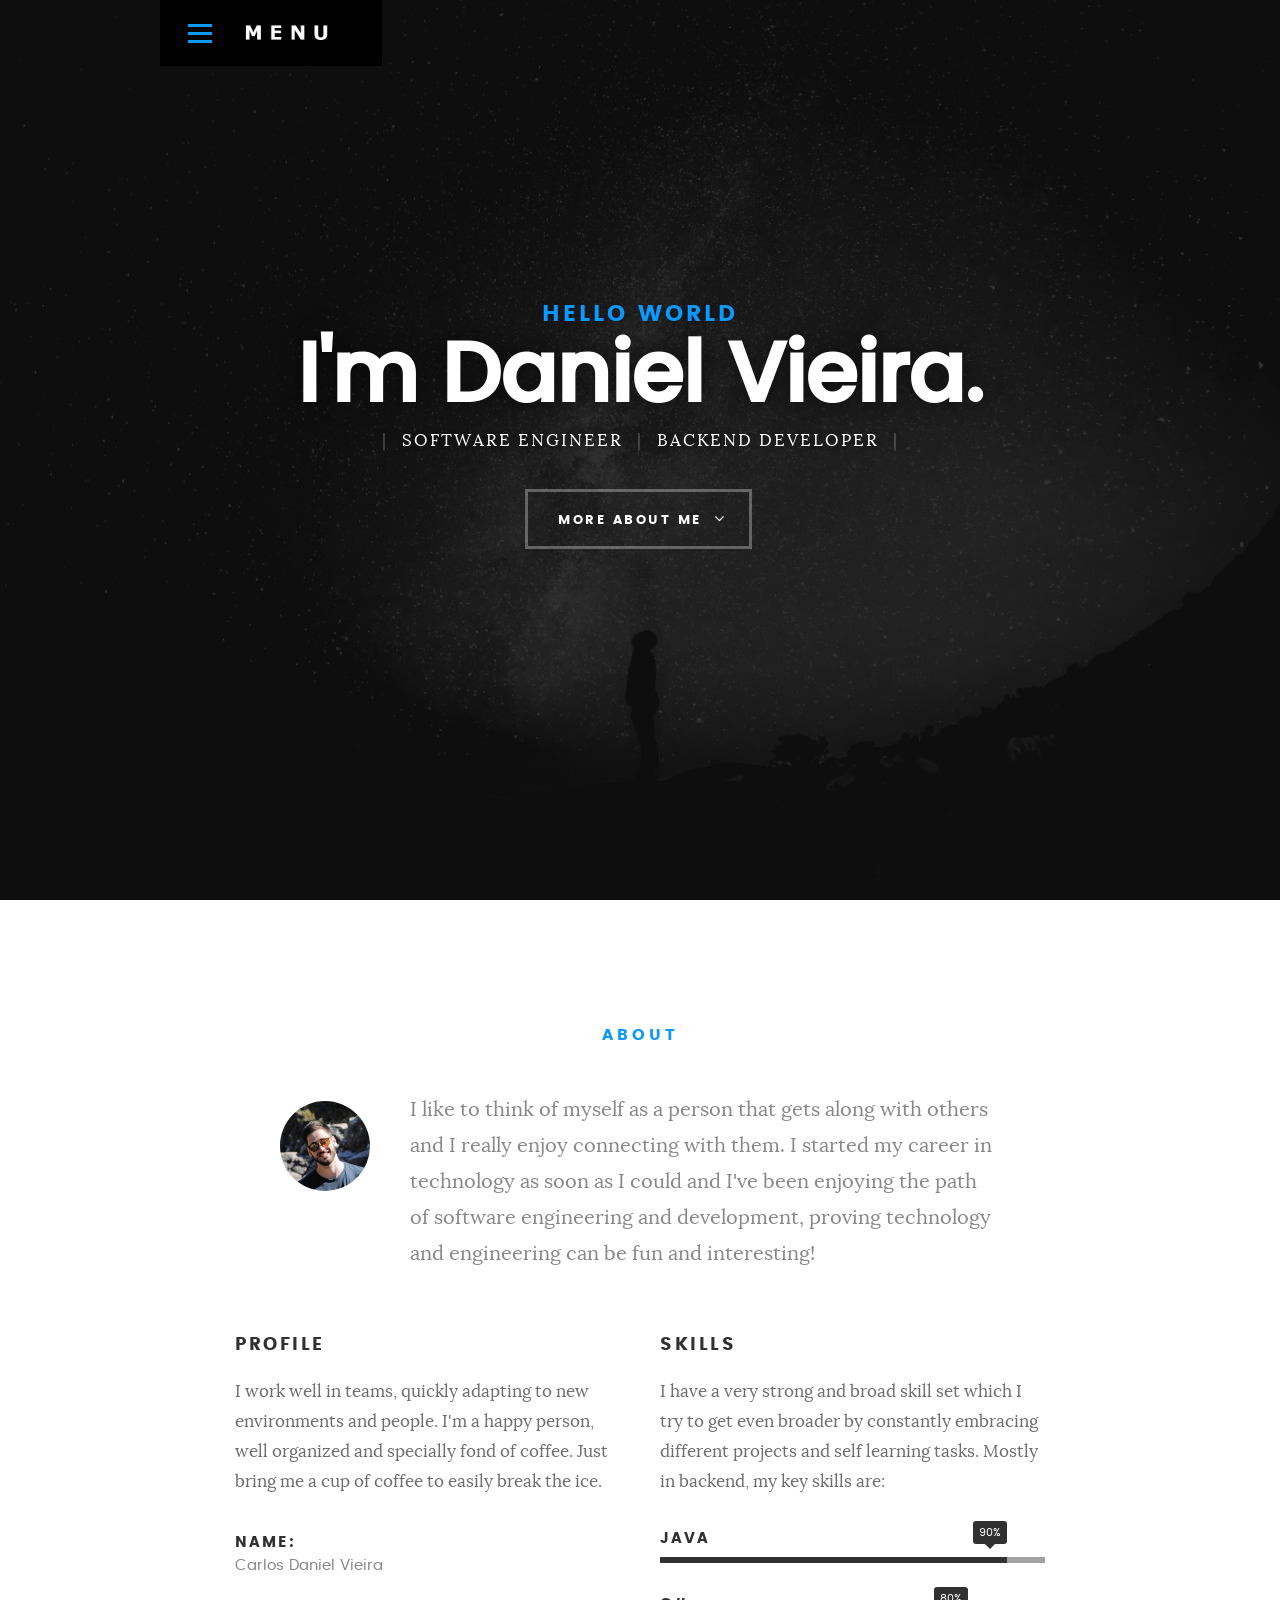
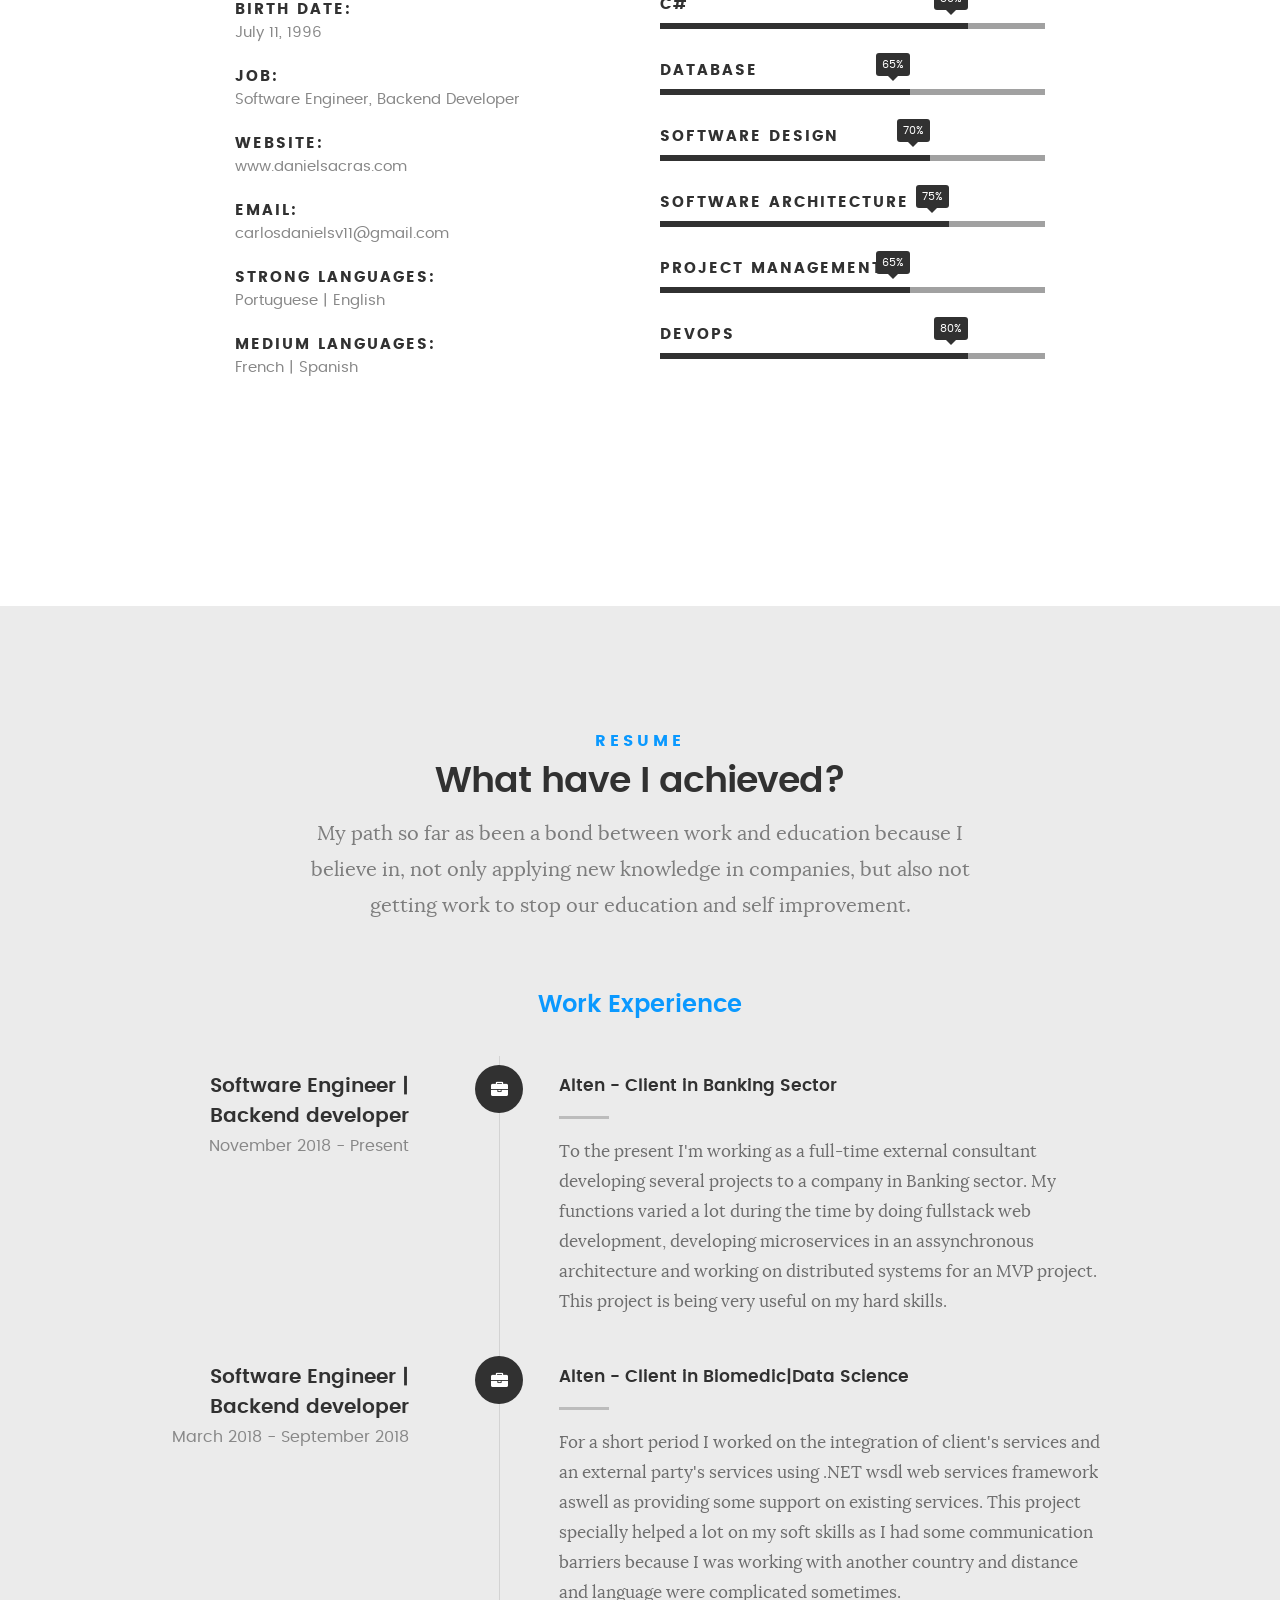
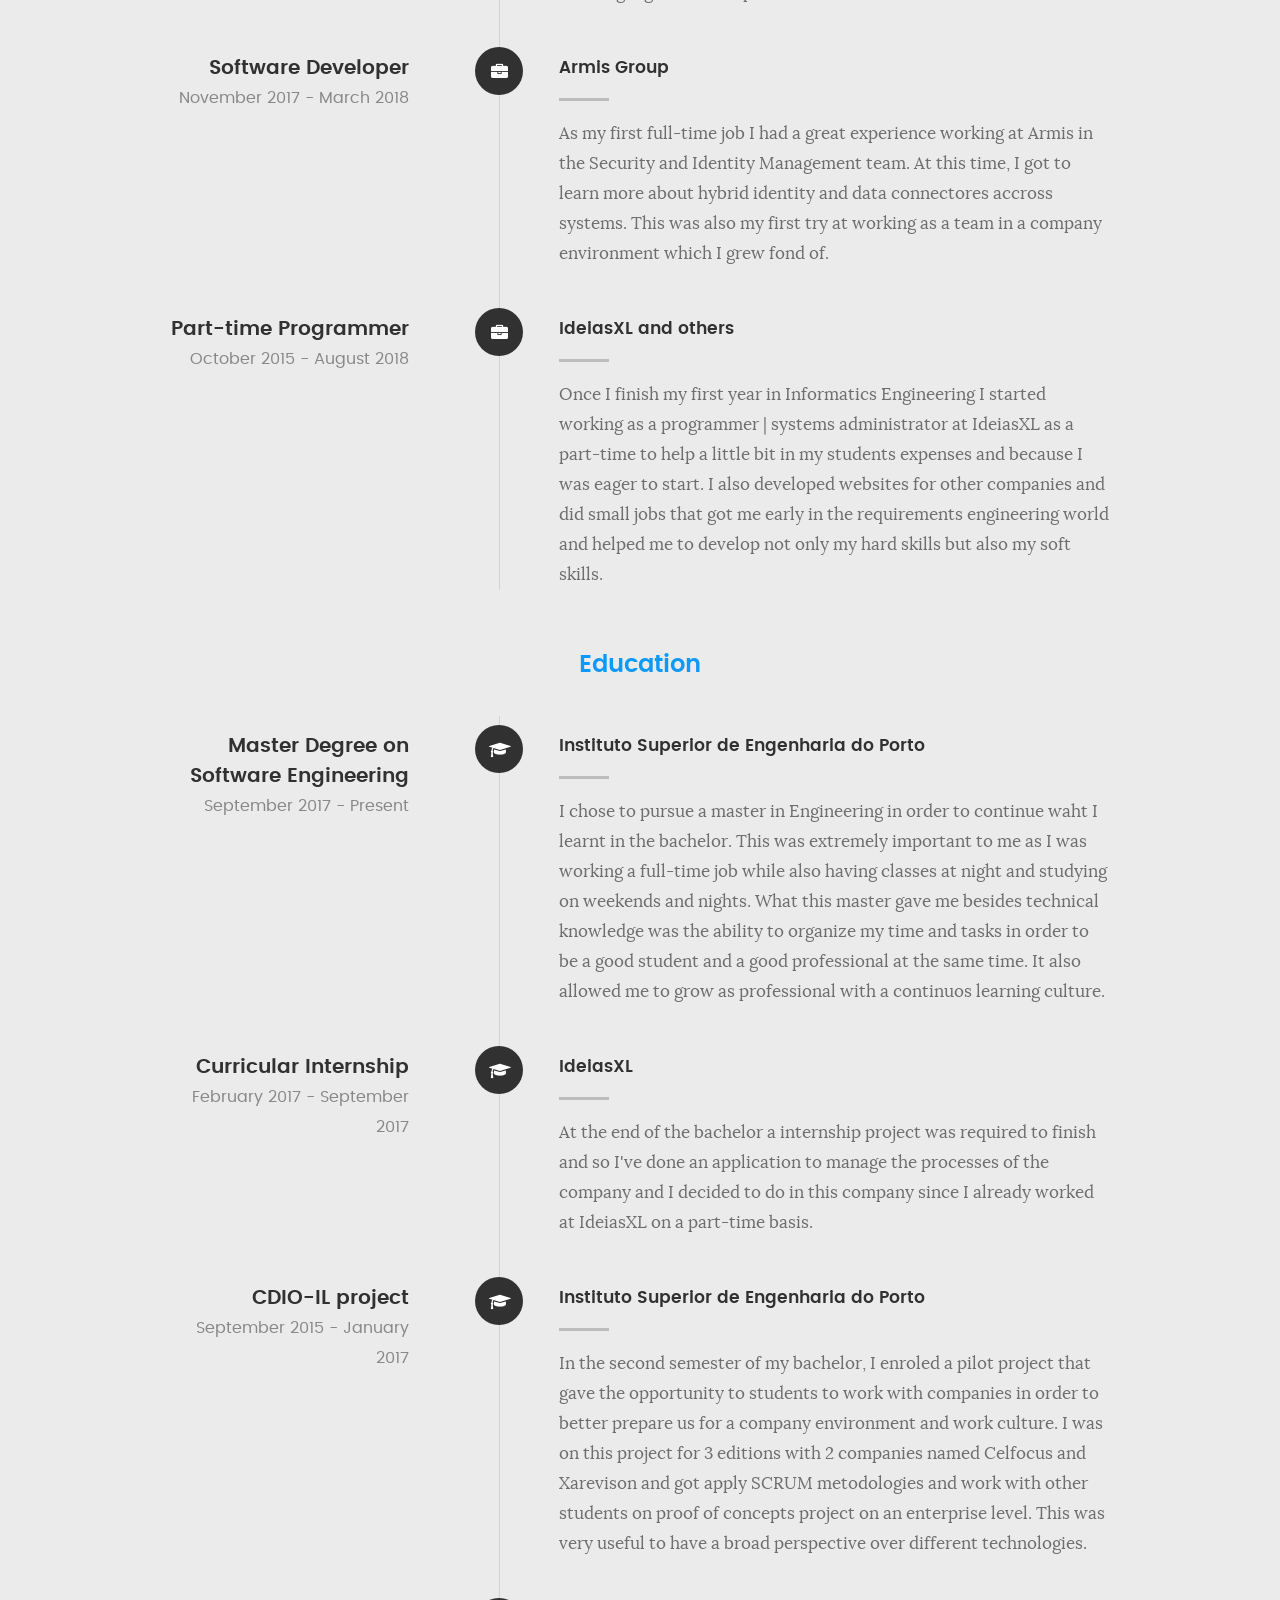
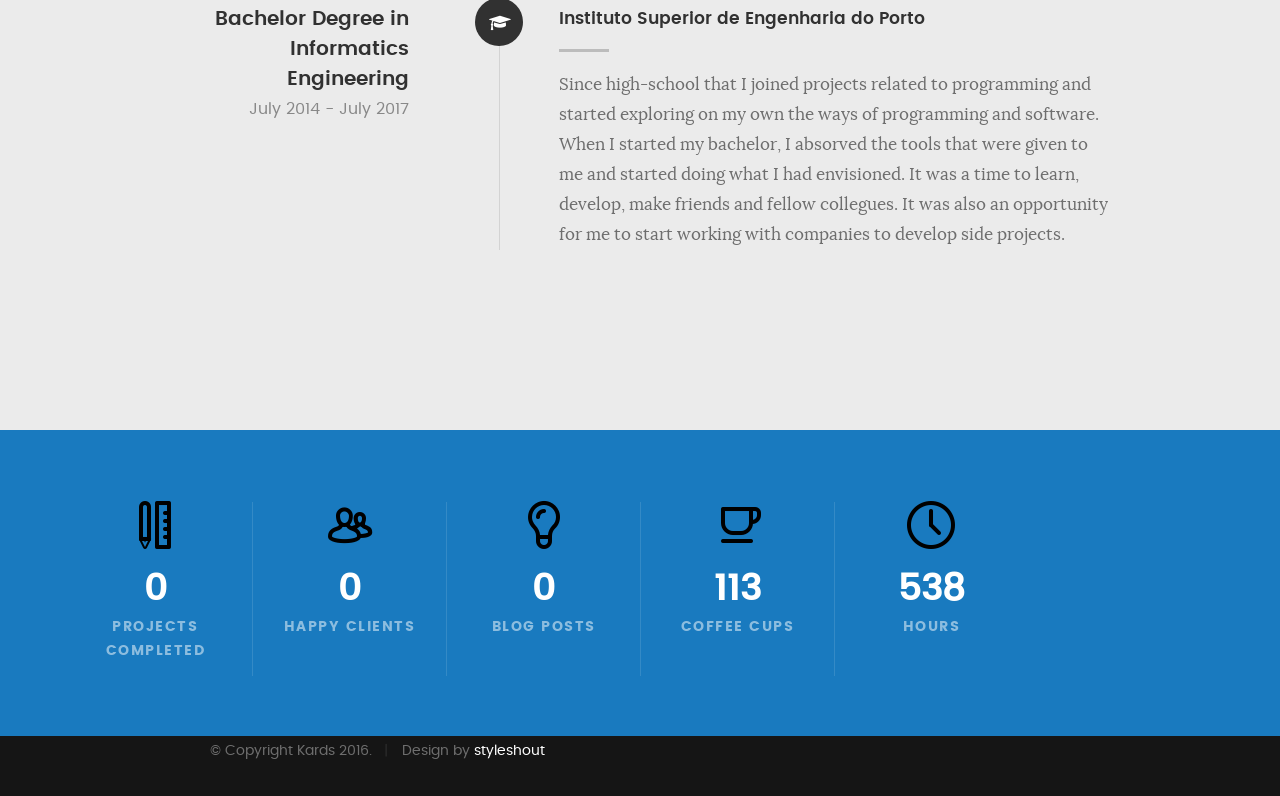
==== commit 3c7a62a4: "retrieved messages from google sheet" ====
--- a/index.html
+++ b/index.html
@@ -25,6 +25,12 @@
    ================================================== -->   
 	<script src="js/modernizr.js"></script>
 	<script src="js/pace.min.js"></script>
+	<script src="https://ajax.googleapis.com/ajax/libs/jquery/3.4.1/jquery.min.js"></script>
+
+	<!-- script to read cell info
+	================================================= -->
+	<script src="js/parseInfo.js"></script>
+	
 
    <!-- favicons
 	================================================== -->
@@ -70,8 +76,8 @@
 
    			<div class="col-twelve">
 
-	   			<h5>Hello World</h5>
-	   			<h1>I'm Daniel Vieira.</h1>
+	   			<h5 id="initial_message">Hello World</h5>
+	   			<h1 id="initial_message2">I'm Daniel Vieira.</h1>
 
 	   			<p class="intro-position">
 	   				<span>Software Engineer</span>
@@ -102,7 +108,7 @@
 
    				<img src="images/profile-pic.jpg" alt="Profile Picture">
 
-   				<p class="lead">I like to think of myself as a person that gets along with others and I really enjoy connecting with them. I started my career in technology as soon as I could and I've been enjoying the path of software engineering and development, proving technology and engineering can be fun and interesting!</p>
+   				<p id="about_message" class="lead">I like to think of myself as a person that gets along with others and I really enjoy connecting with them. I started my career in technology as soon as I could and I've been enjoying the path of software engineering and development, proving technology and engineering can be fun and interesting!</p>
    			</div>   			
 
    		</div>   		
@@ -113,7 +119,7 @@
    		<div class="col-six tab-full">
 
    			<h3>Profile</h3>
-   			<p>I work well in teams, quickly adapting to new environments and people. I'm a happy person, well organized and specially fond of coffee. Just bring me a cup of coffee to easily break the ice.</p>
+   			<p id="profile_message">I work well in teams, quickly adapting to new environments and people. I'm a happy person, well organized and specially fond of coffee. Just bring me a cup of coffee to easily break the ice.</p>
 
    			<ul class="info-list">
    				<li>
@@ -151,7 +157,7 @@
    		<div class="col-six tab-full">
 
    			<h3>Skills</h3>
-   			<p>I have a very strong and broad skill set which I try to get even broader by constantly embracing different projects and self learning tasks. Mostly in backend, my key skills are:</p>
+   			<p id="skills_message">I have a very strong and broad skill set which I try to get even broader by constantly embracing different projects and self learning tasks. Mostly in backend, my key skills are:</p>
 
 				<ul class="skill-bars">
 				   <li>
@@ -203,7 +209,7 @@
    			<h5>Resume</h5>
    			<h1>What have I achieved?</h1>
 
-   			<p class="lead">My path so far as been a bond between work and education because I believe in, not only applying new knowledge in companies, but also not getting work to stop our education and self improvement.</p>
+   			<p id="resume_message" class="lead">My path so far as been a bond between work and education because I believe in, not only applying new knowledge in companies, but also not getting work to stop our education and self improvement.</p>
 
    		</div>   		
    	</div> <!-- /section-intro--> 
@@ -411,8 +417,8 @@
 							<i class="icon-pencil-ruler"></i>
 						</div>
 
-						<h3 class="stat-count">
-							1500
+						<h3 id="stats_projects" class="stat-count">
+							0
 						</h3>
 
 						<h5 class="stat-title">
@@ -427,8 +433,8 @@
 							<i class="icon-users"></i>
 						</div>
 
-						<h3 class="stat-count">
-							900
+						<h3 id="stats_clients" class="stat-count">
+							0
 						</h3>
 
 						<h5 class="stat-title">
@@ -437,21 +443,6 @@
 
 					</div> <!-- /stat -->
 
-					<div class="bgrid stat">
-
-						<div class="icon-part">
-							<i class="icon-badge"></i>
-						</div>
-
-						<h3 class="stat-count">
-							200
-						</h3>
-
-						<h5 class="stat-title">
-							Awards Received
-						</h5>
-
-					</div> <!-- /stat -->									
 
 					<div class="bgrid stat">
 
@@ -459,12 +450,12 @@
 							<i class="icon-light-bulb"></i>
 						</div>
 
-						<h3 class="stat-count">
-							120
+						<h3 id="stats_blog" class="stat-count">
+							0
 						</h3>
 
 						<h5 class="stat-title">
-							Crazy Ideas
+							Blog Posts
 						</h5>
 
 					</div> <!-- /stat -->
@@ -475,7 +466,7 @@
 							<i class="icon-cup"></i>
 						</div>
 
-						<h3 class="stat-count">
+						<h3 id="stats_coffee" class="stat-count">
 							1500
 						</h3>
 
@@ -491,7 +482,7 @@
 							<i class="icon-clock"></i>
 						</div>
 
-						<h3 class="stat-count">
+						<h3 id="stats_hours" class="stat-count">
 							7200
 						</h3>
 
--- a/css/main.css
+++ b/css/main.css
@@ -2183,7 +2183,7 @@
  * ------------------------------------------------------------------- 
  */
 #stats {
-	background: #990047;
+	background: #197abf;
 	padding-top: 7.2rem;
 	padding-bottom: 6rem;
 	text-align: center;
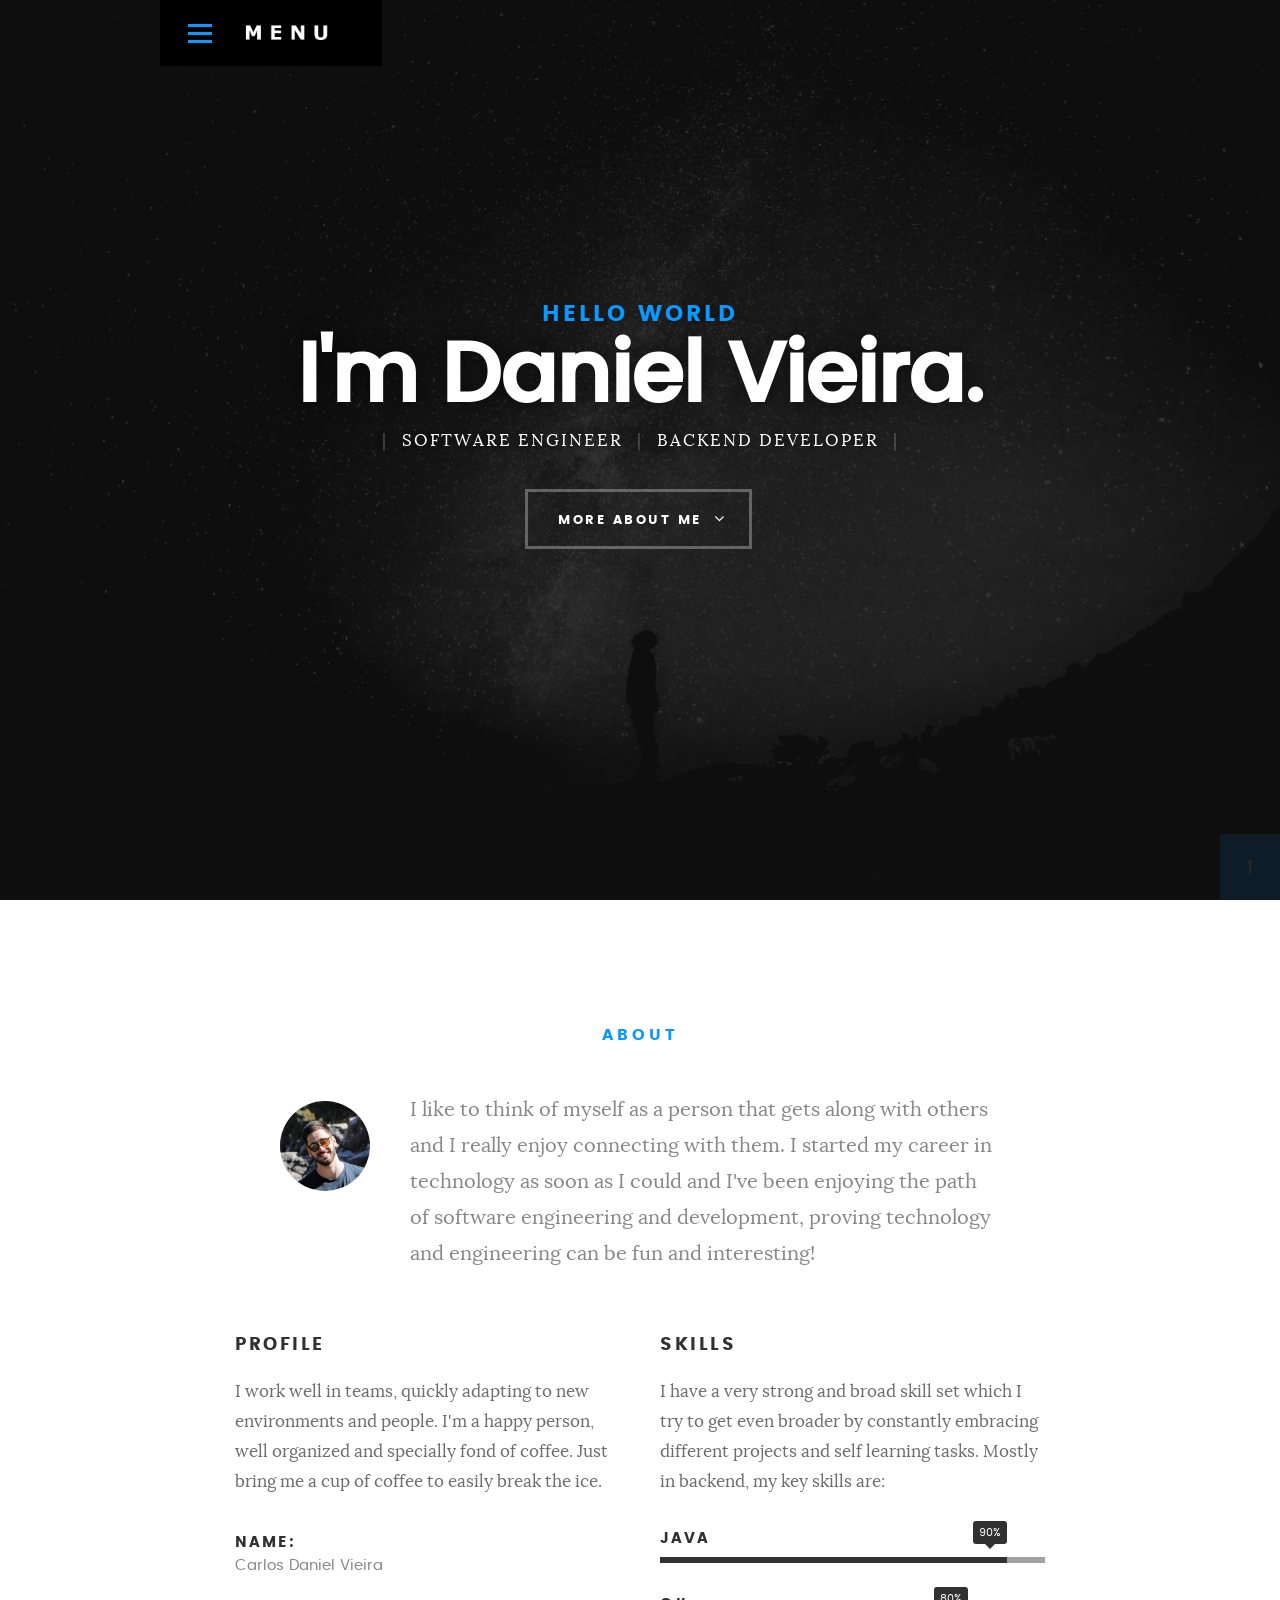
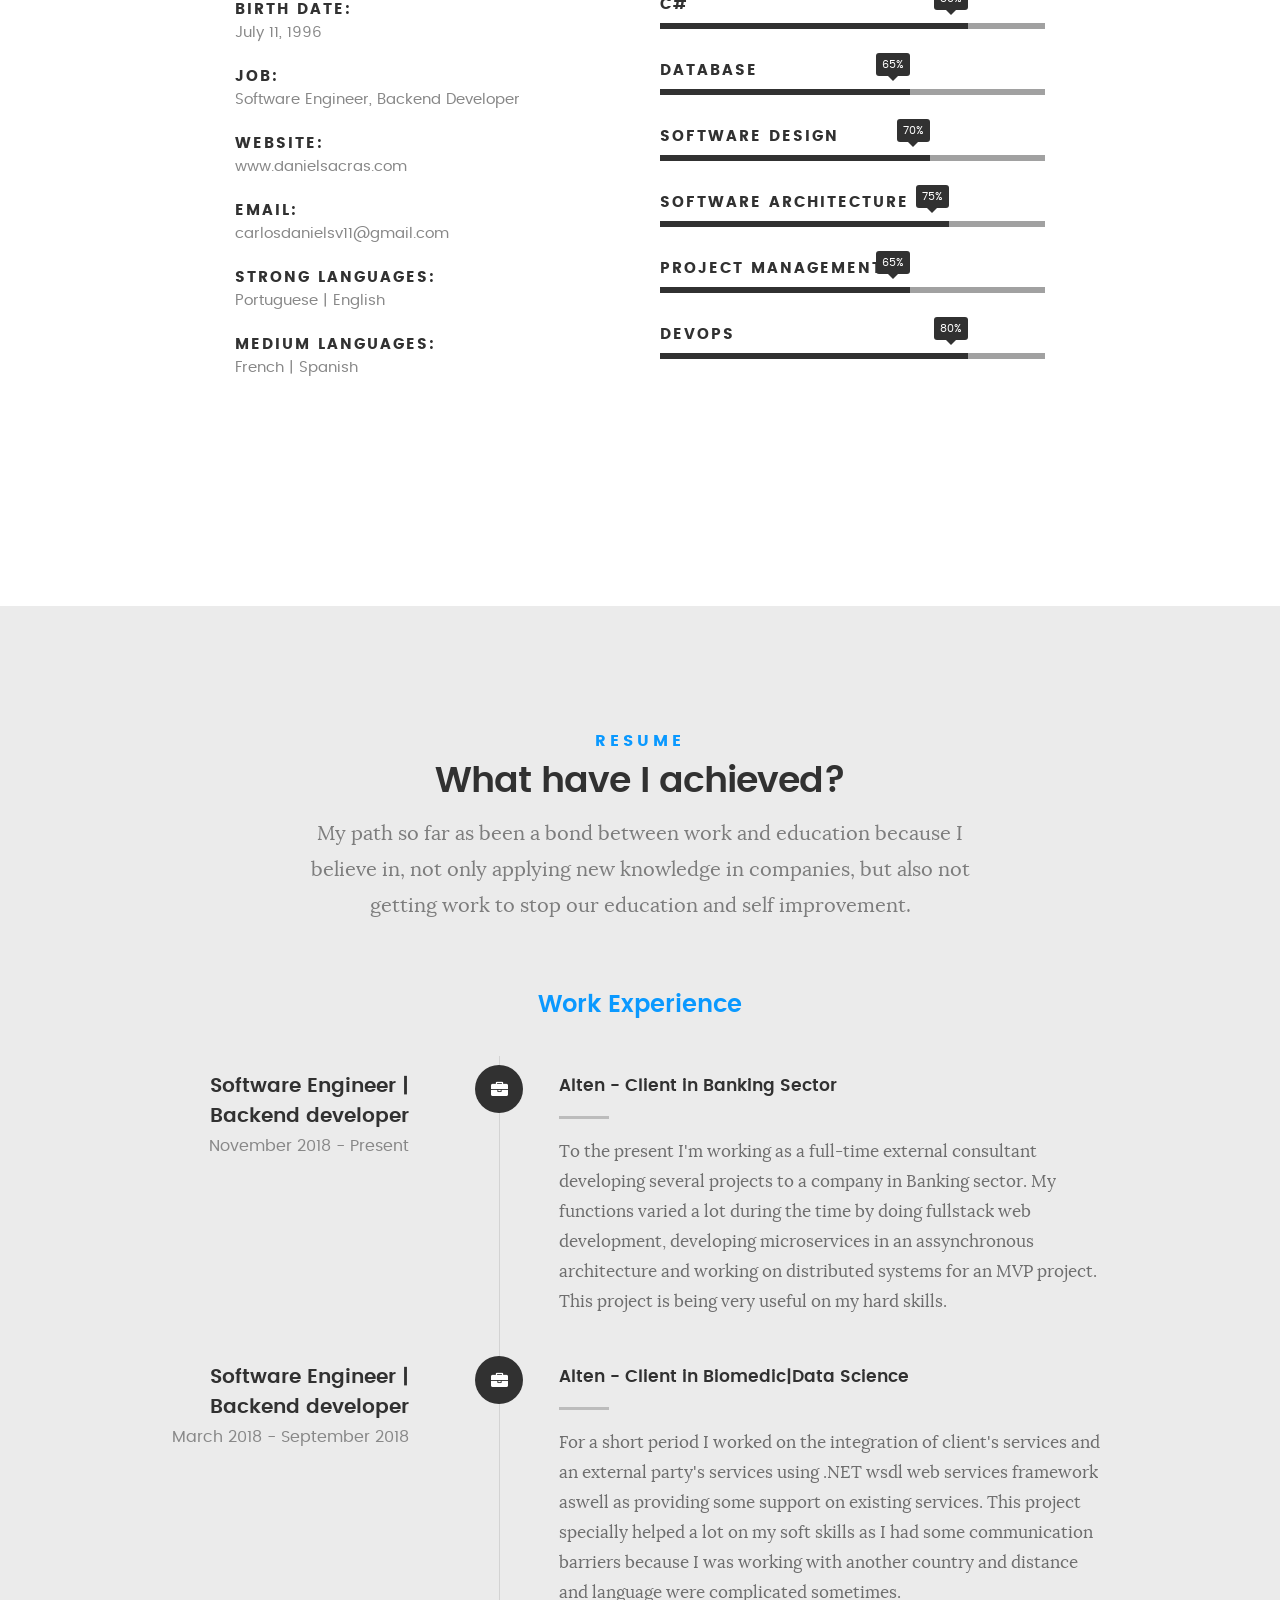
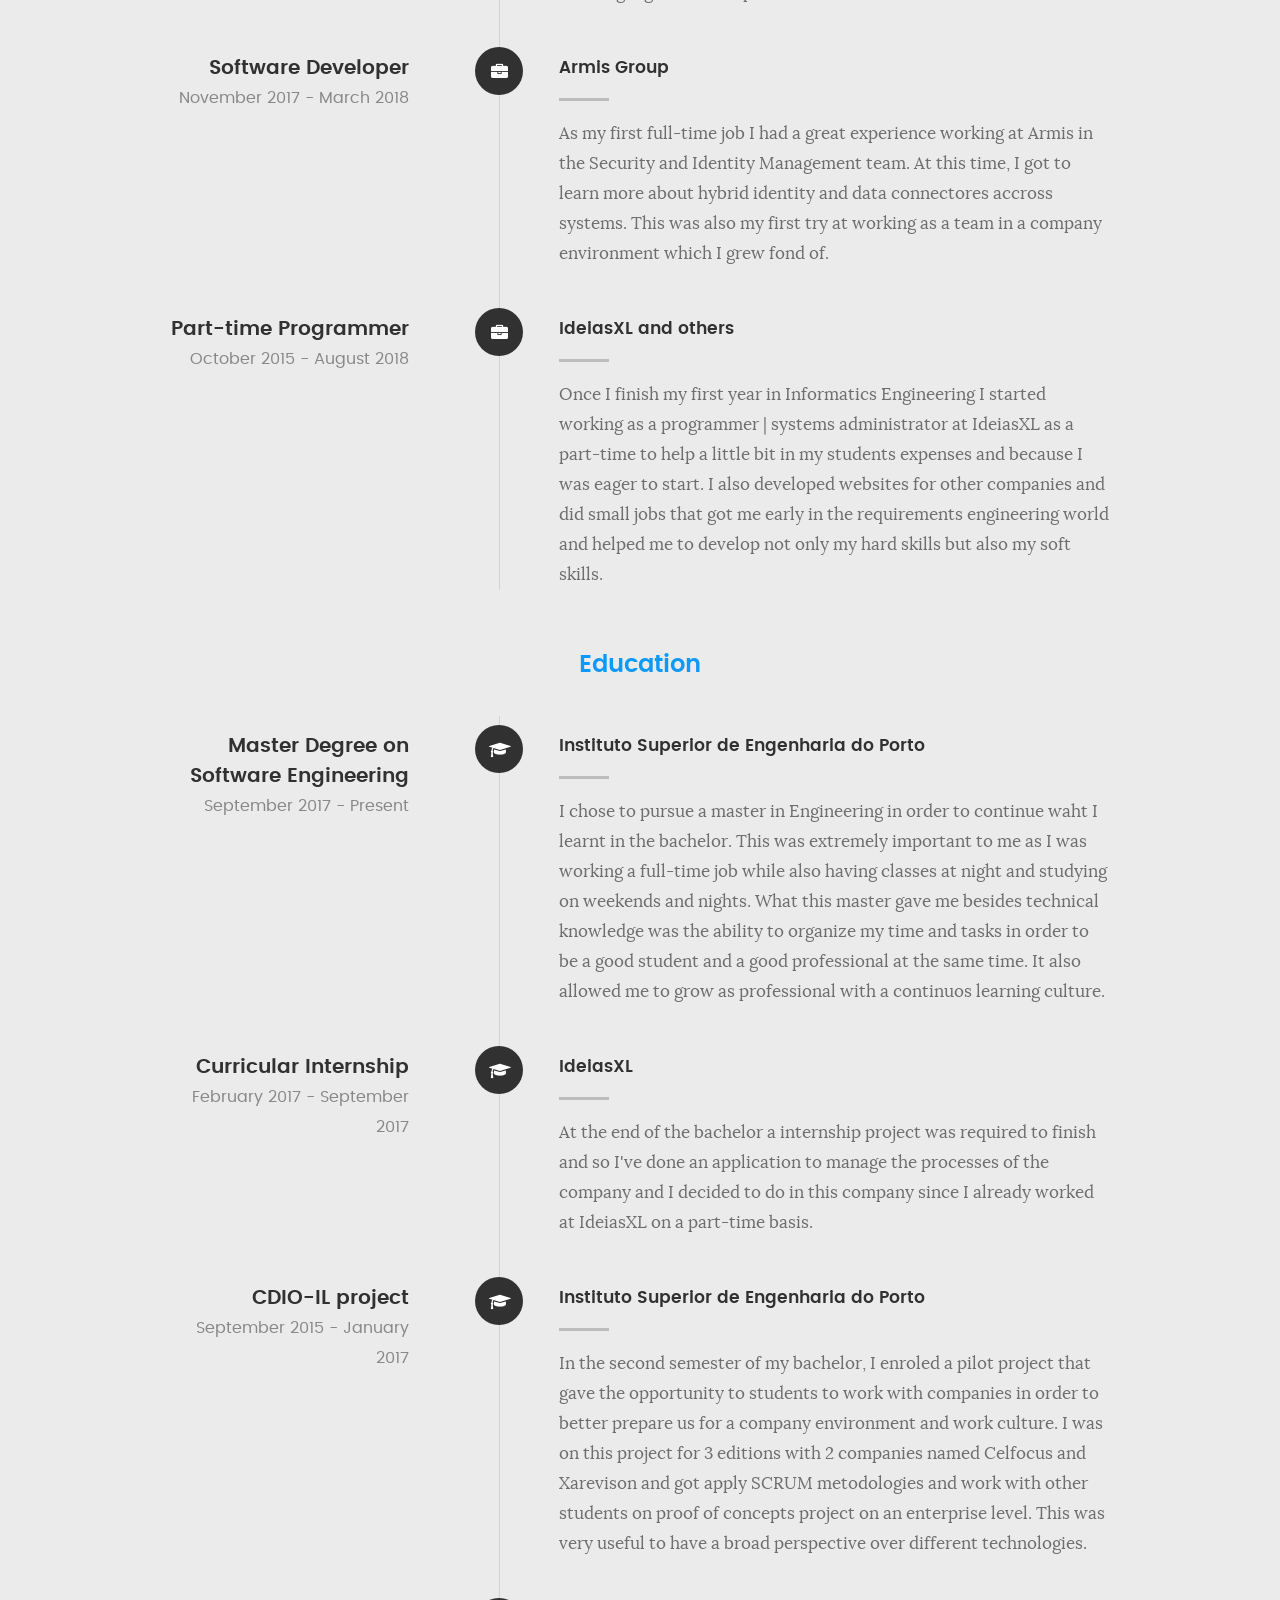
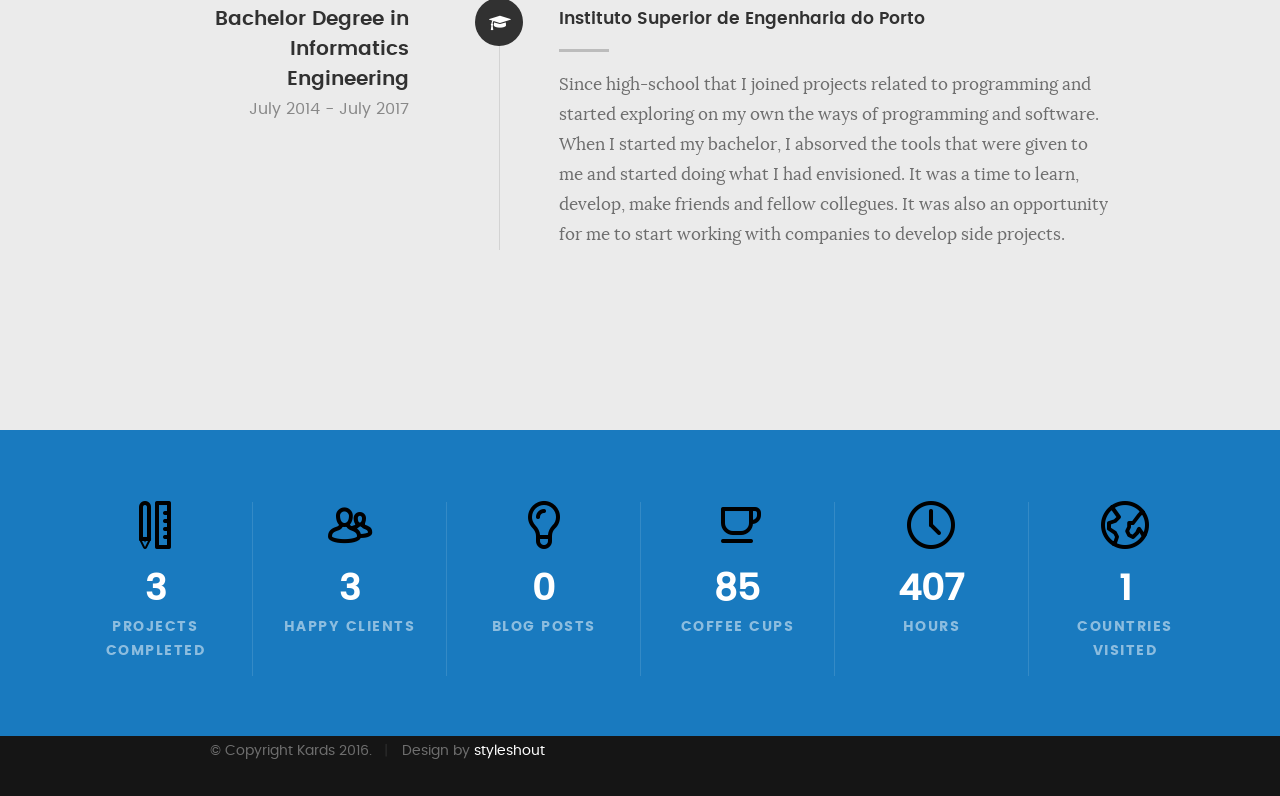
==== commit 7bb286db: "some fixes to the alignement of the stats" ====
--- a/index.html
+++ b/index.html
@@ -409,7 +409,7 @@
 		<div class="row">
 			<div class="col-twelve">
 
-				<div class="block-1-6 block-s-1-3 block-tab-1-2 block-mob-full stats-list">
+				<div class="block-1-6 block-s-1-2 block-tab-1-2 block-mob-full stats-list">
 
 					<div class="bgrid stat">
 
@@ -418,7 +418,7 @@
 						</div>
 
 						<h3 id="stats_projects" class="stat-count">
-							0
+							50
 						</h3>
 
 						<h5 class="stat-title">
@@ -434,7 +434,7 @@
 						</div>
 
 						<h3 id="stats_clients" class="stat-count">
-							0
+							50
 						</h3>
 
 						<h5 class="stat-title">
@@ -488,6 +488,22 @@
 
 						<h5 class="stat-title">
 							Hours
+						</h5>
+
+					</div> <!-- /stat -->
+
+					<div class="bgrid stat">
+
+						<div class="icon-part">
+							<i class="icon-earth"></i>
+						</div>
+
+						<h3 id="stats_places" class="stat-count">
+							5
+						</h3>
+
+						<h5 class="stat-title">
+							Countries Visited
 						</h5>
 
 					</div> <!-- /stat -->
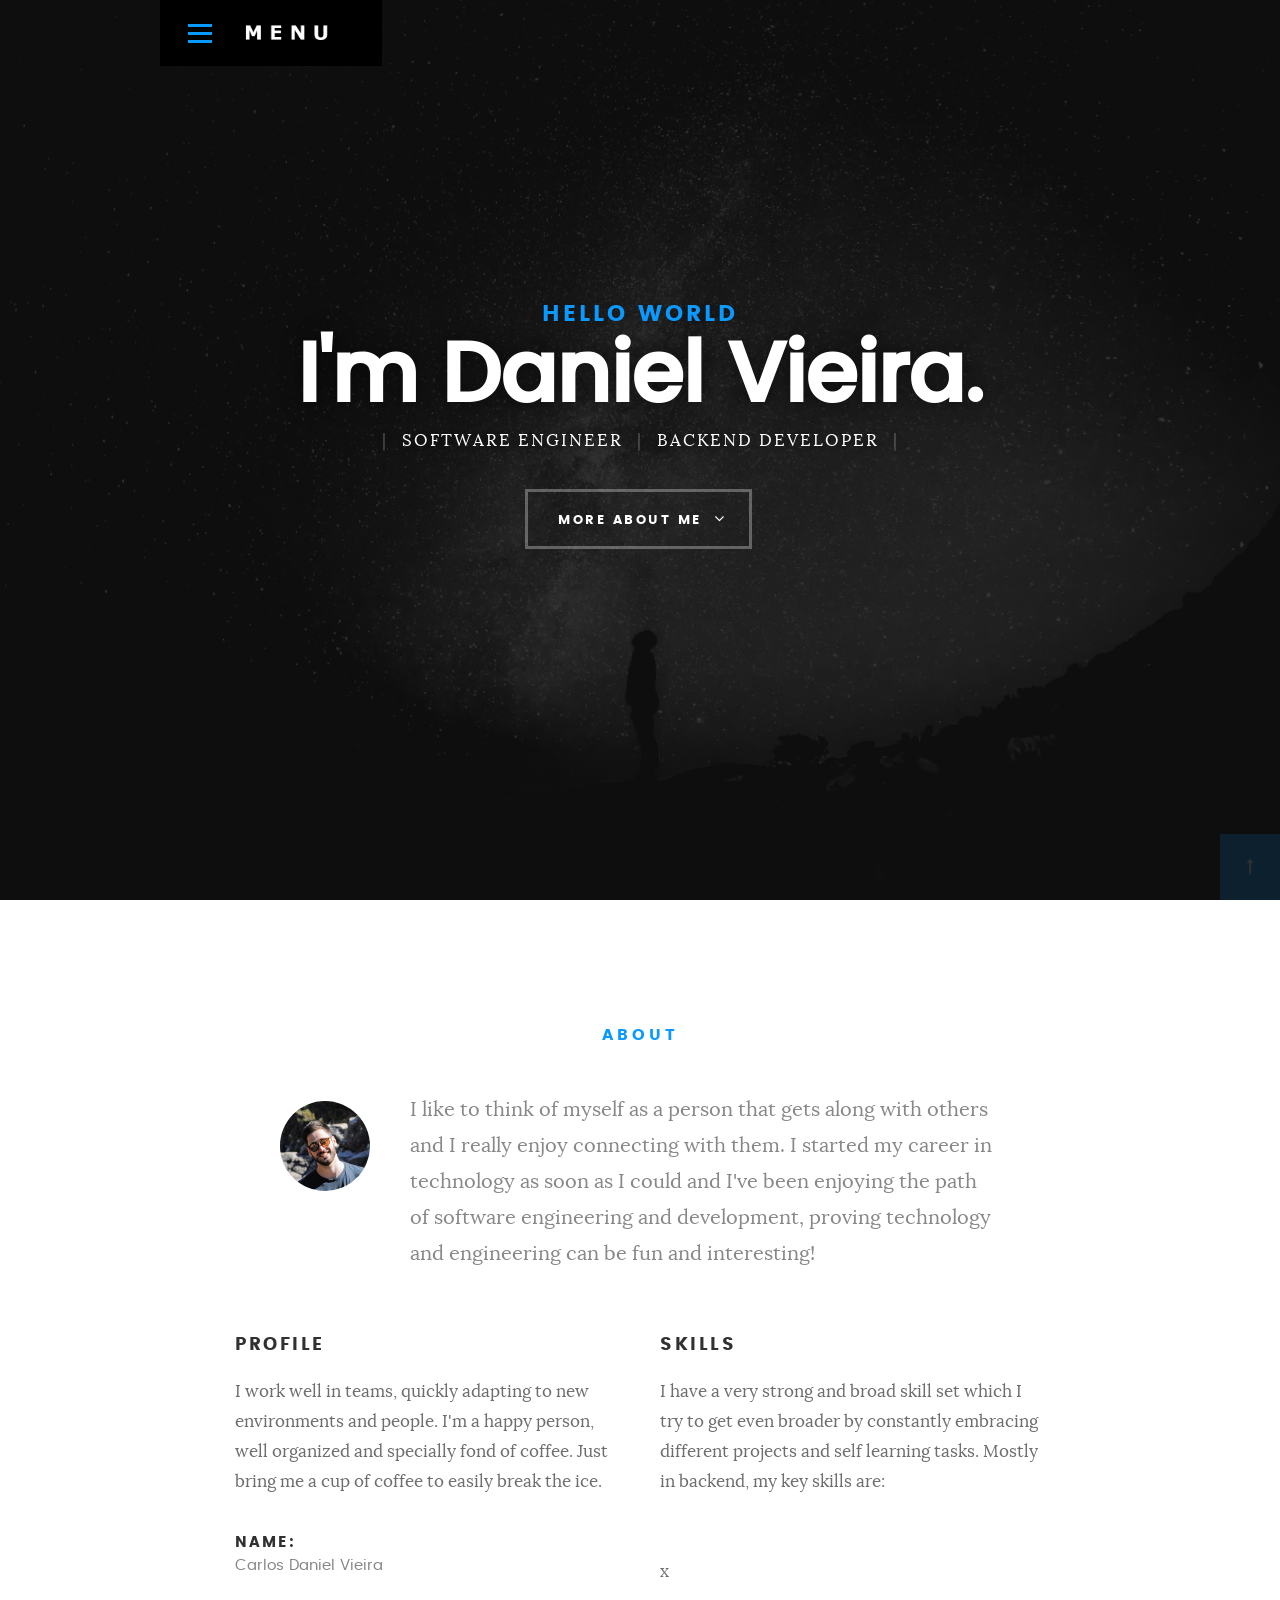
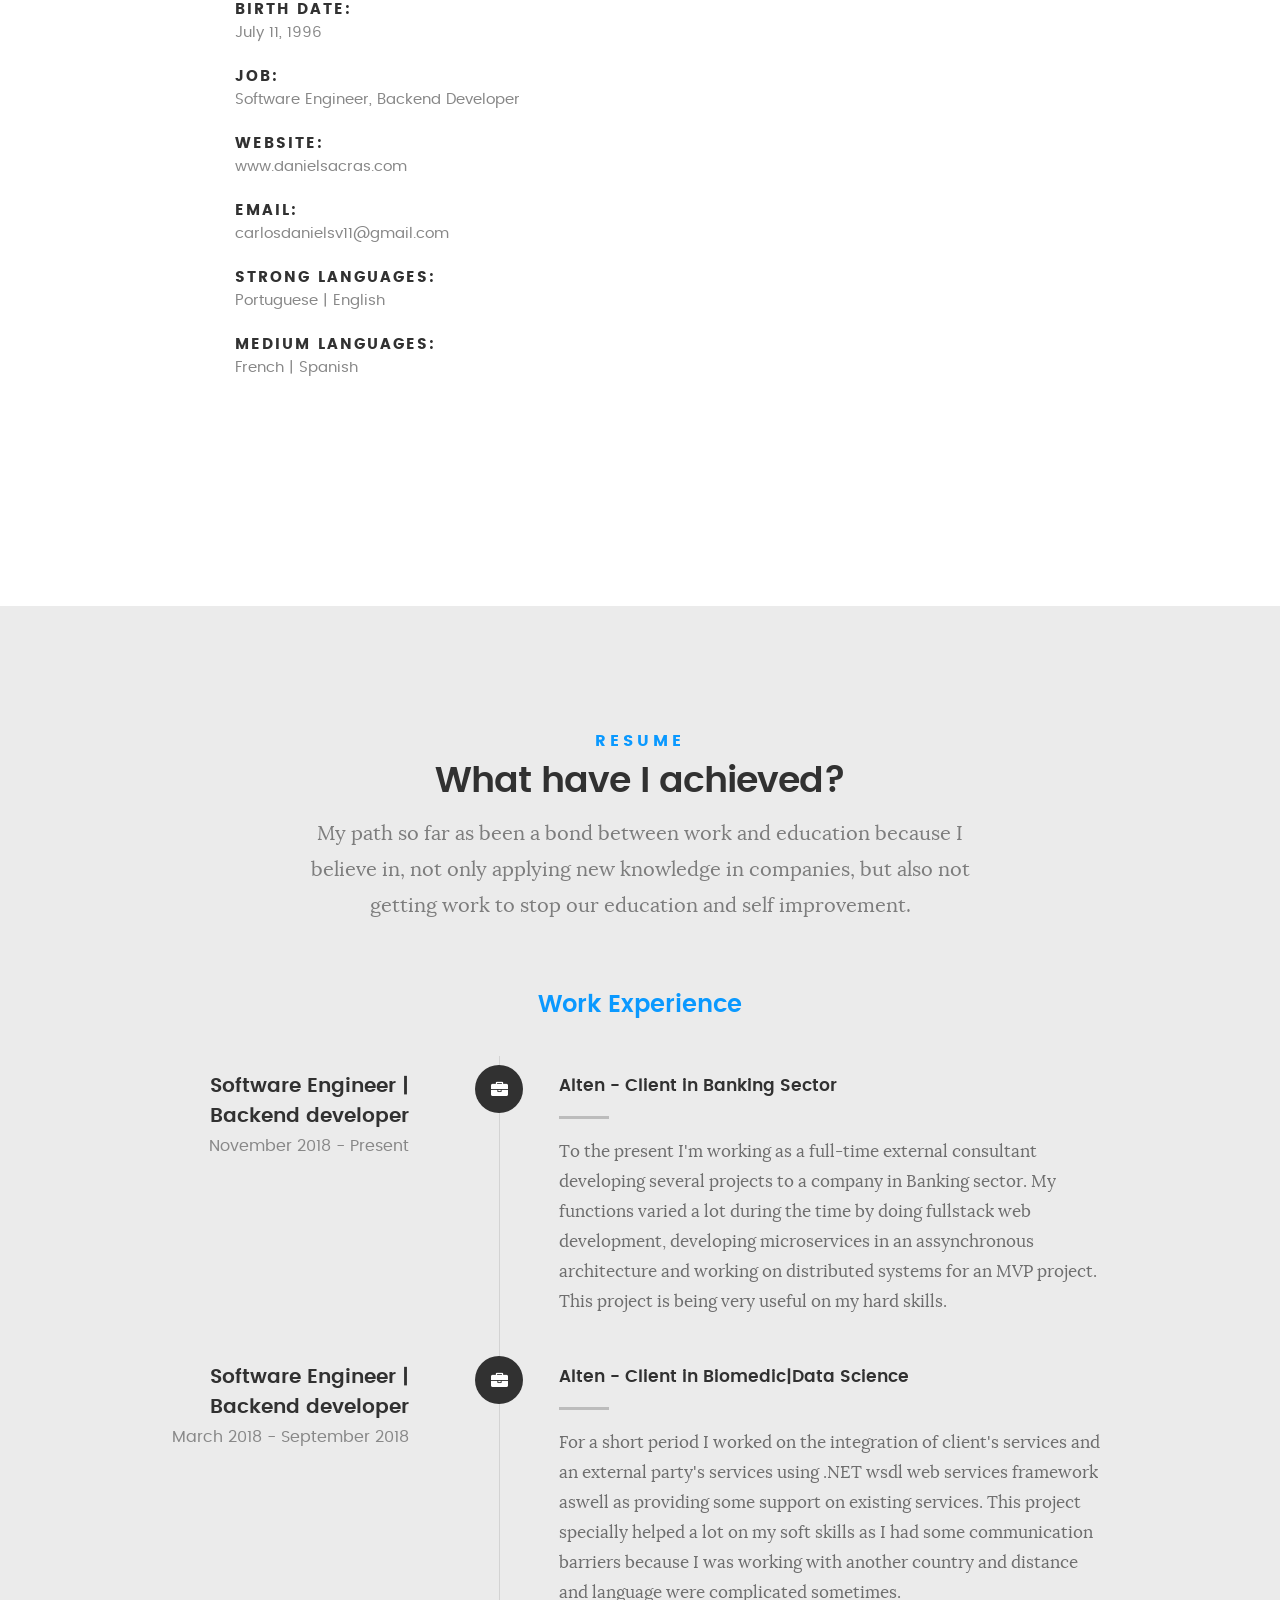
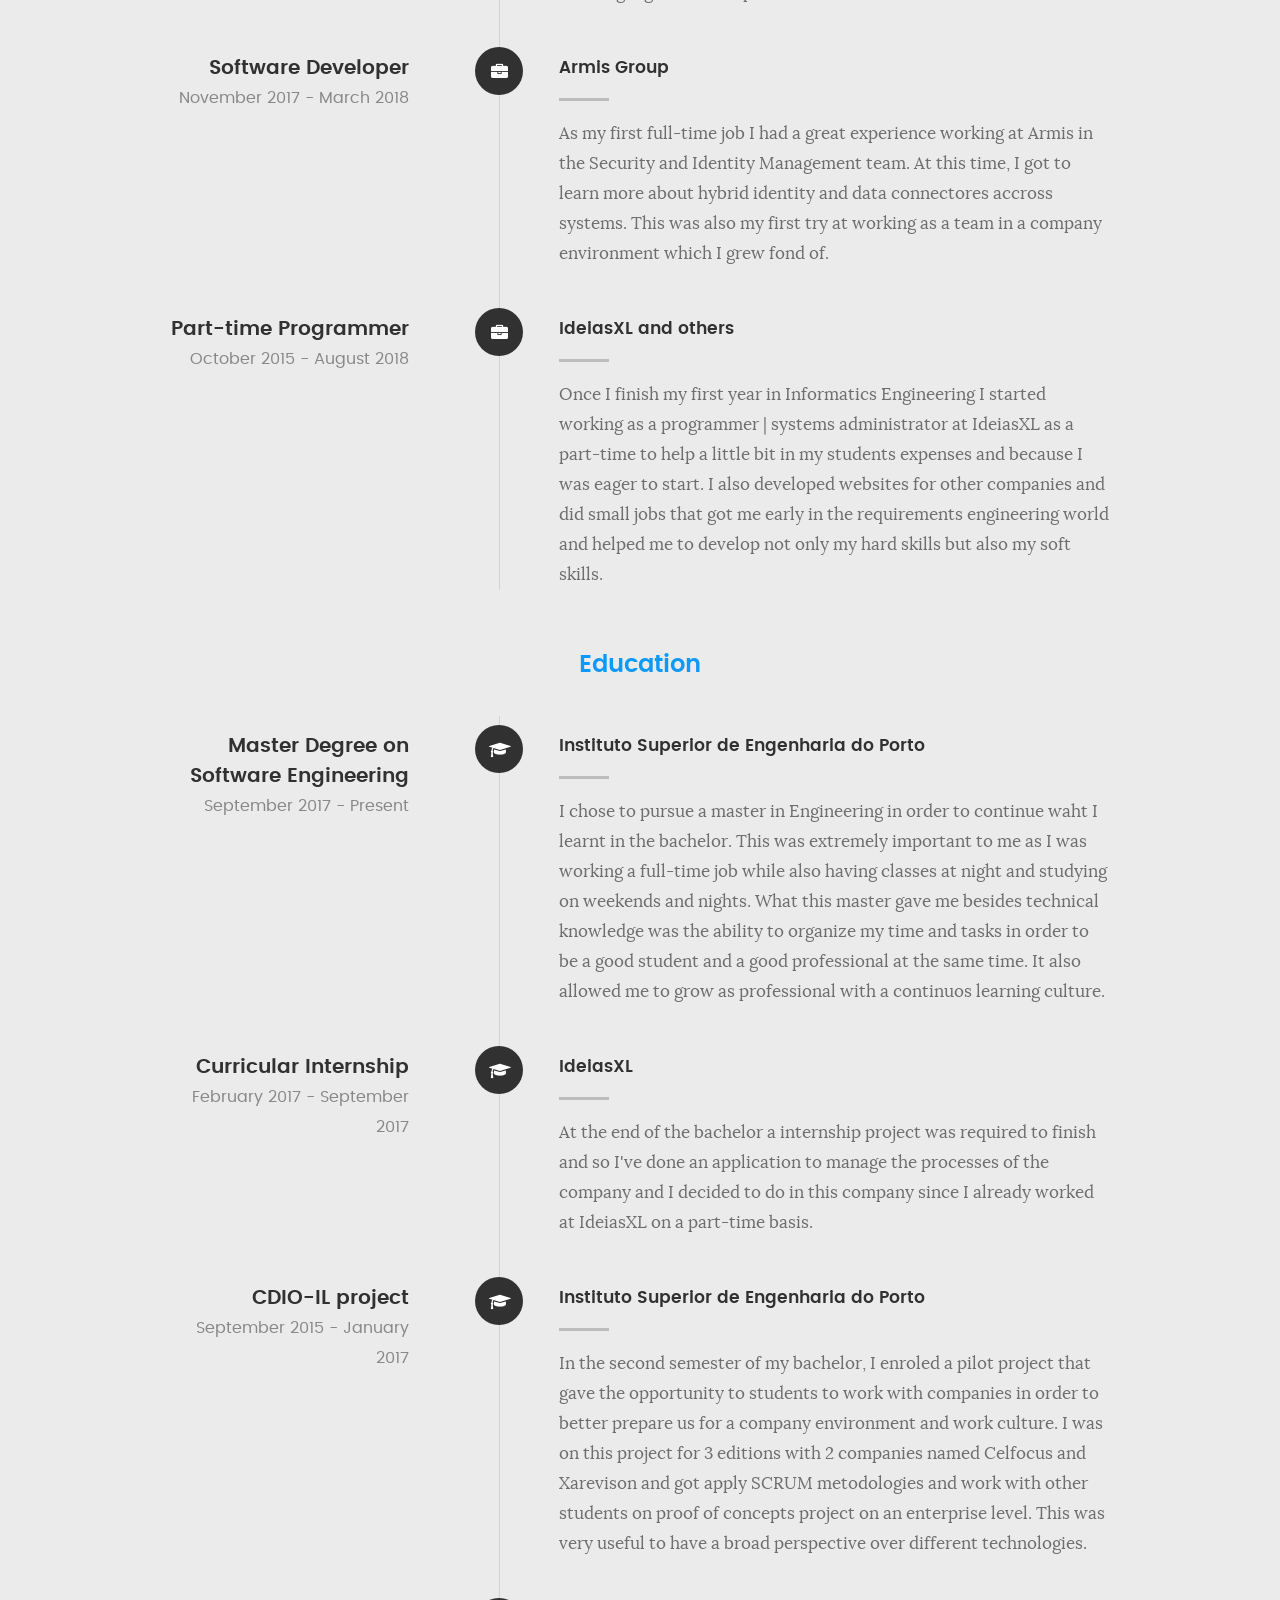
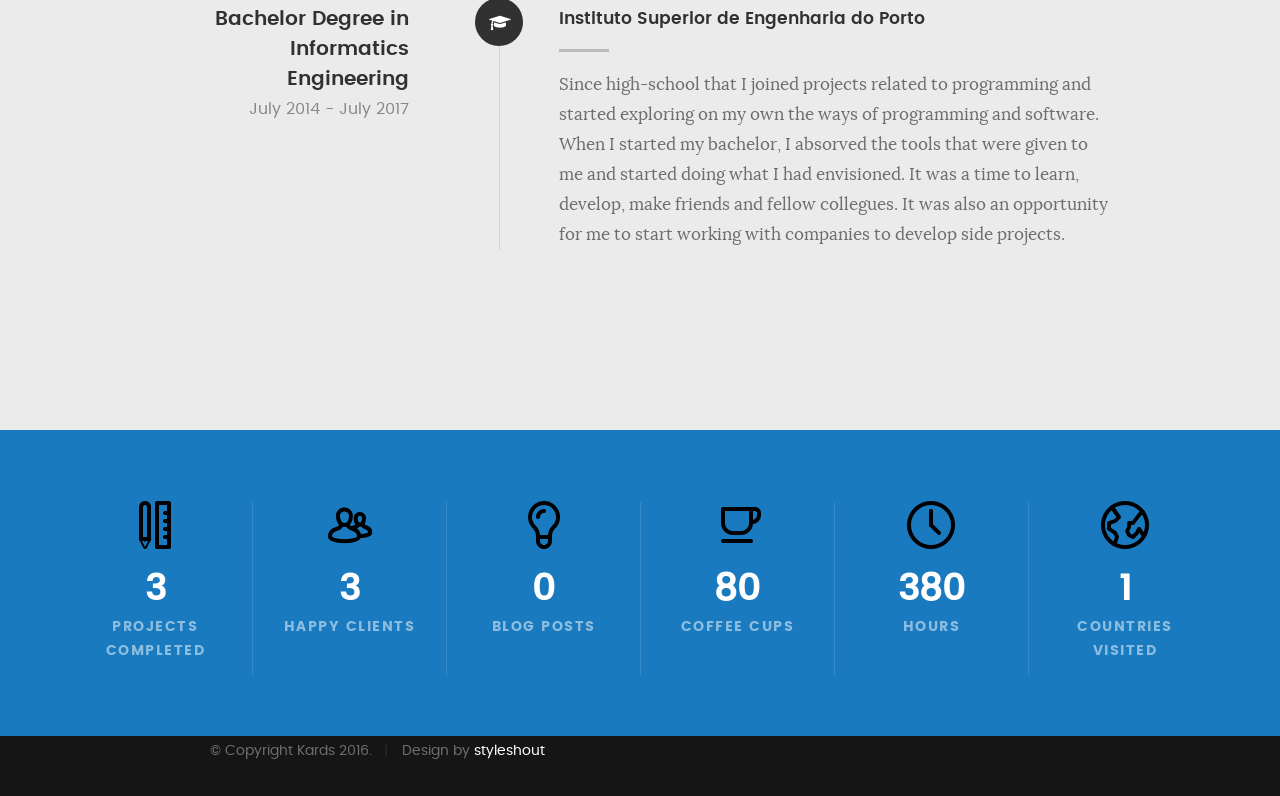
==== commit 456e73ee: "added support for skills from sheets" ====
--- a/index.html
+++ b/index.html
@@ -159,35 +159,9 @@
    			<h3>Skills</h3>
    			<p id="skills_message">I have a very strong and broad skill set which I try to get even broader by constantly embracing different projects and self learning tasks. Mostly in backend, my key skills are:</p>
 
-				<ul class="skill-bars">
-				   <li>
-				   	<div class="progress percent90"><span>90%</span></div>
-				   	<strong>Java</strong>
-				   </li>
-				   <li>
-				   	<div class="progress percent80"><span>80%</span></div>
-				   	<strong>C#</strong>
-				   </li>
-				   <li>
-				   	<div class="progress percent65"><span>65%</span></div>
-				   	<strong>Database</strong>
-				   </li>
-				   <li>
-				   	<div class="progress percent70"><span>70%</span></div>
-				   	<strong>Software Design</strong>
-				   </li>
-				   <li>
-				   	<div class="progress percent75"><span>75%</span></div>
-				   	<strong>Software Architecture</strong>
-				   </li>
-				   <li>
-					<div class="progress percent65"><span>65%</span></div>
-					<strong>Project Management</strong>
-					</li>
-					<li>
-					<div class="progress percent80"><span>80%</span></div>
-					<strong>DevOps</strong>
-					</li>
+				<ul id="list_skills" class="skill-bars">
+				   
+				<!--loaded by js-->x
 				</ul> <!-- /skill-bars -->		
 
    		</div>
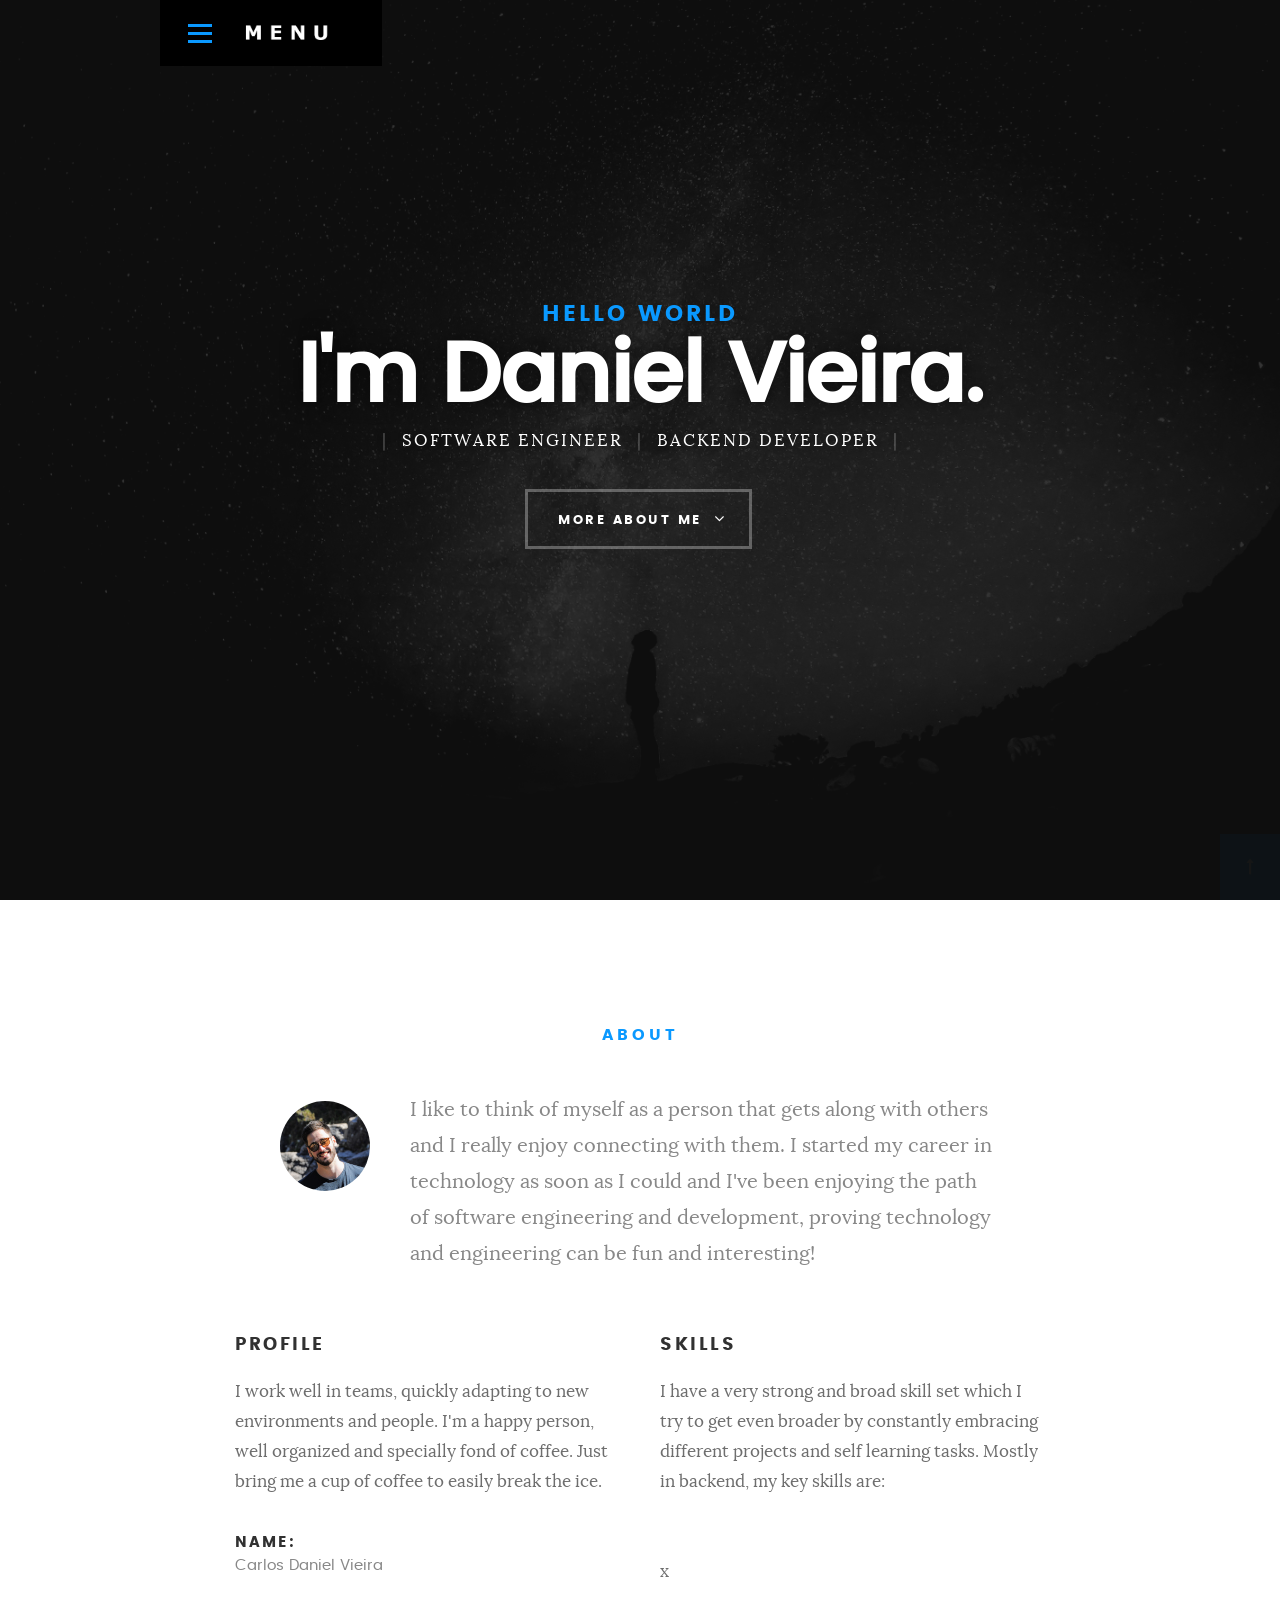
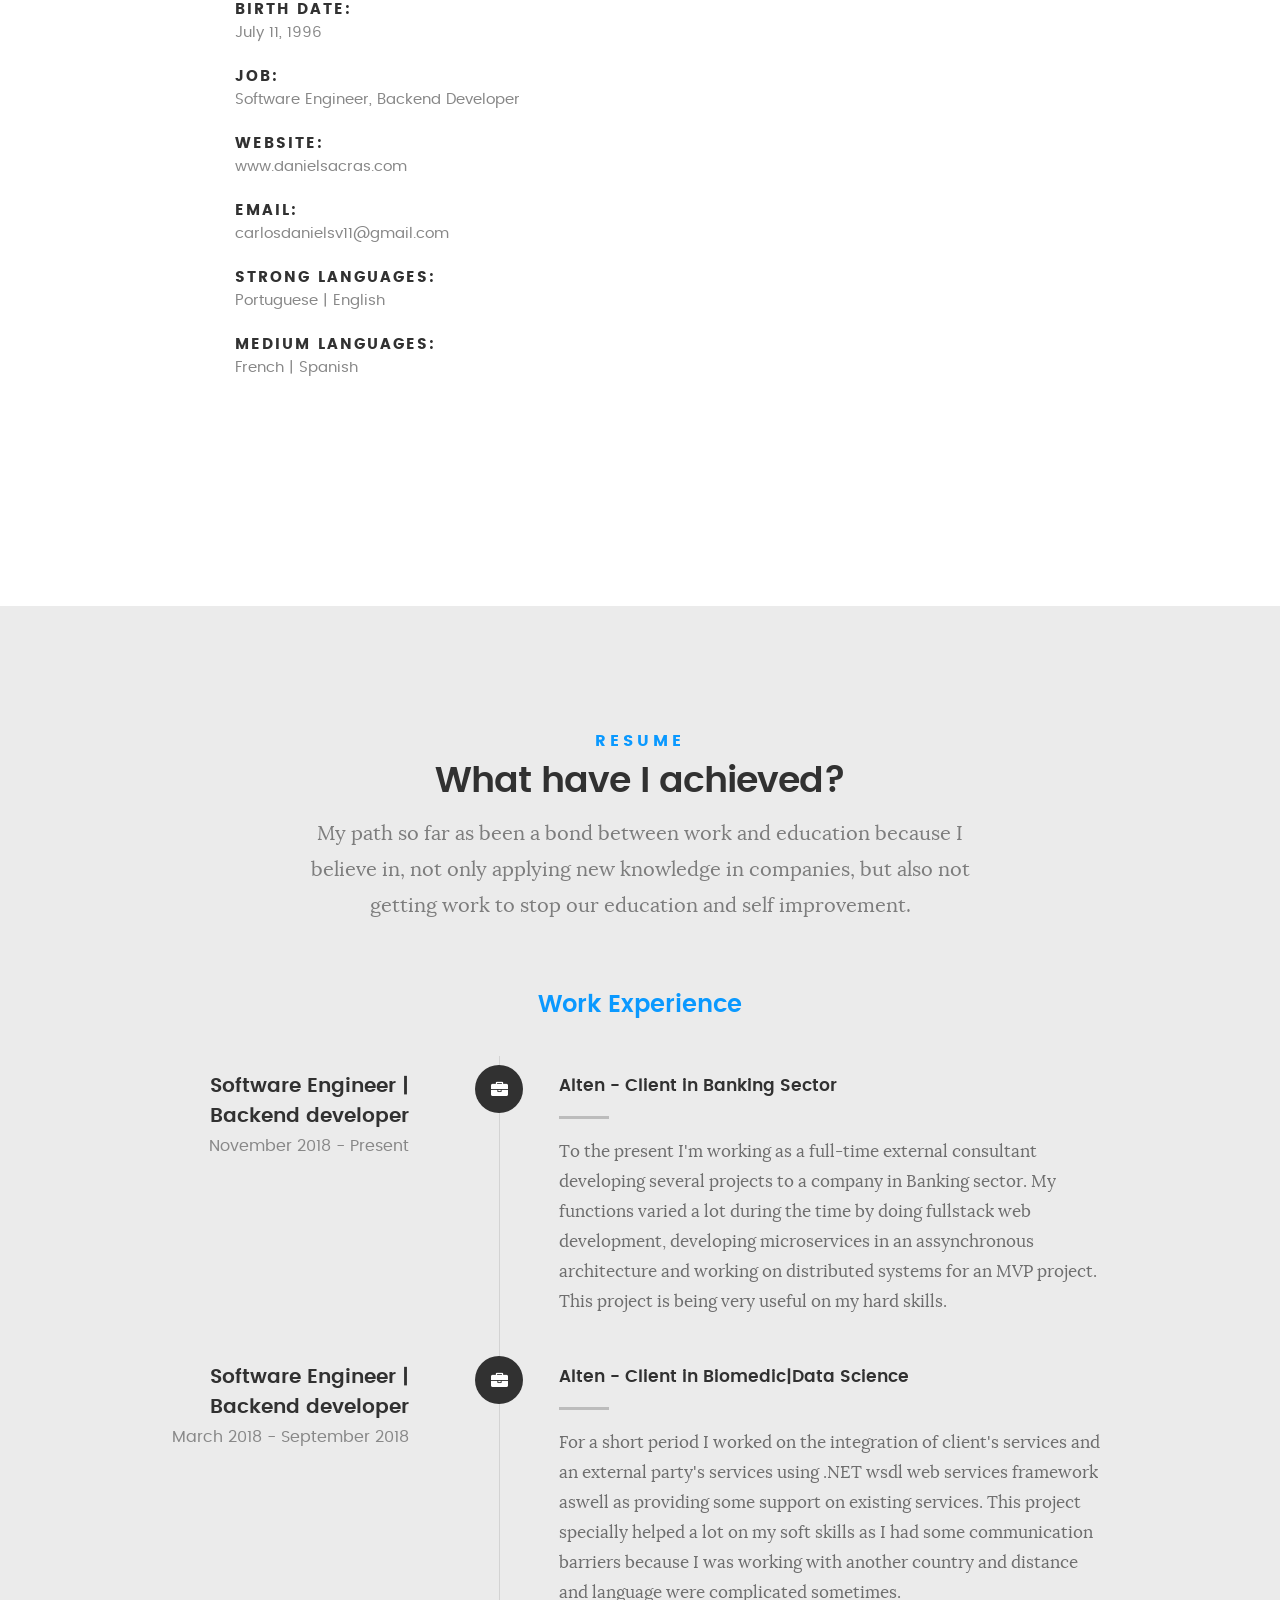
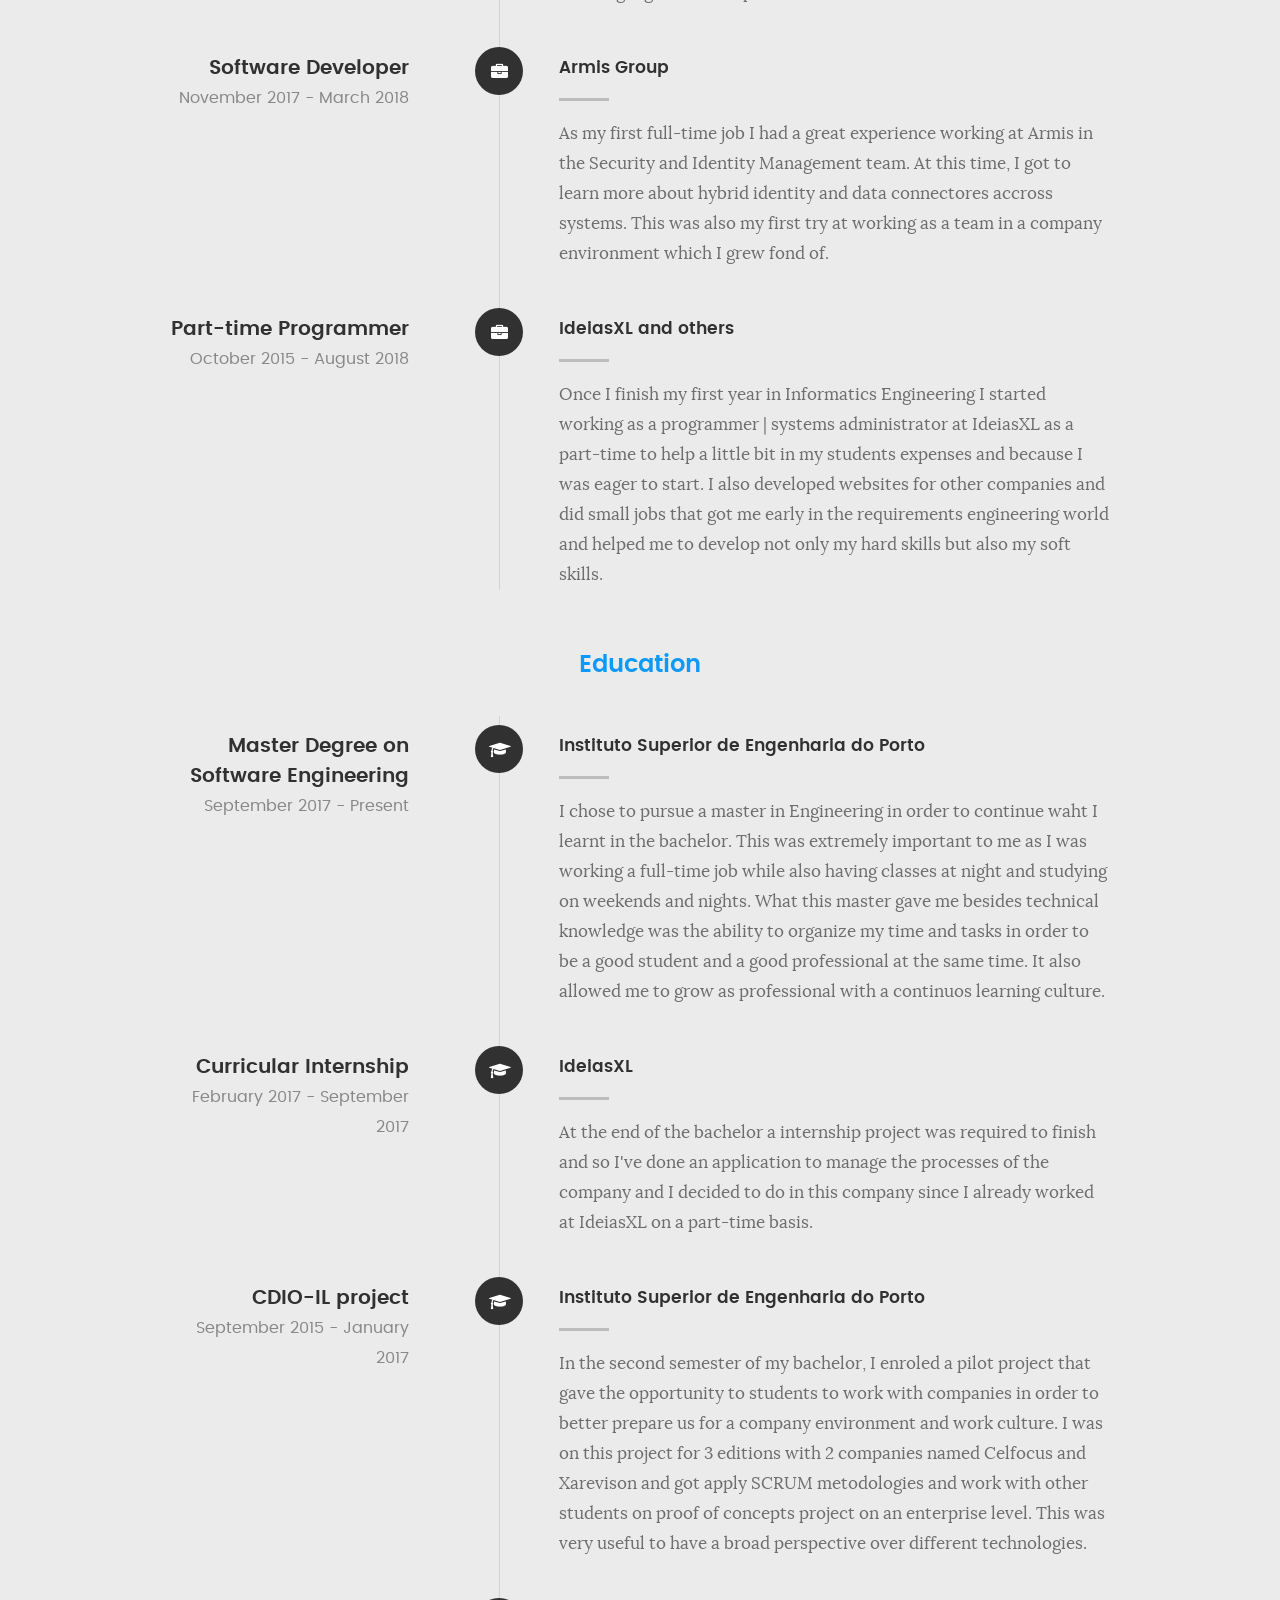
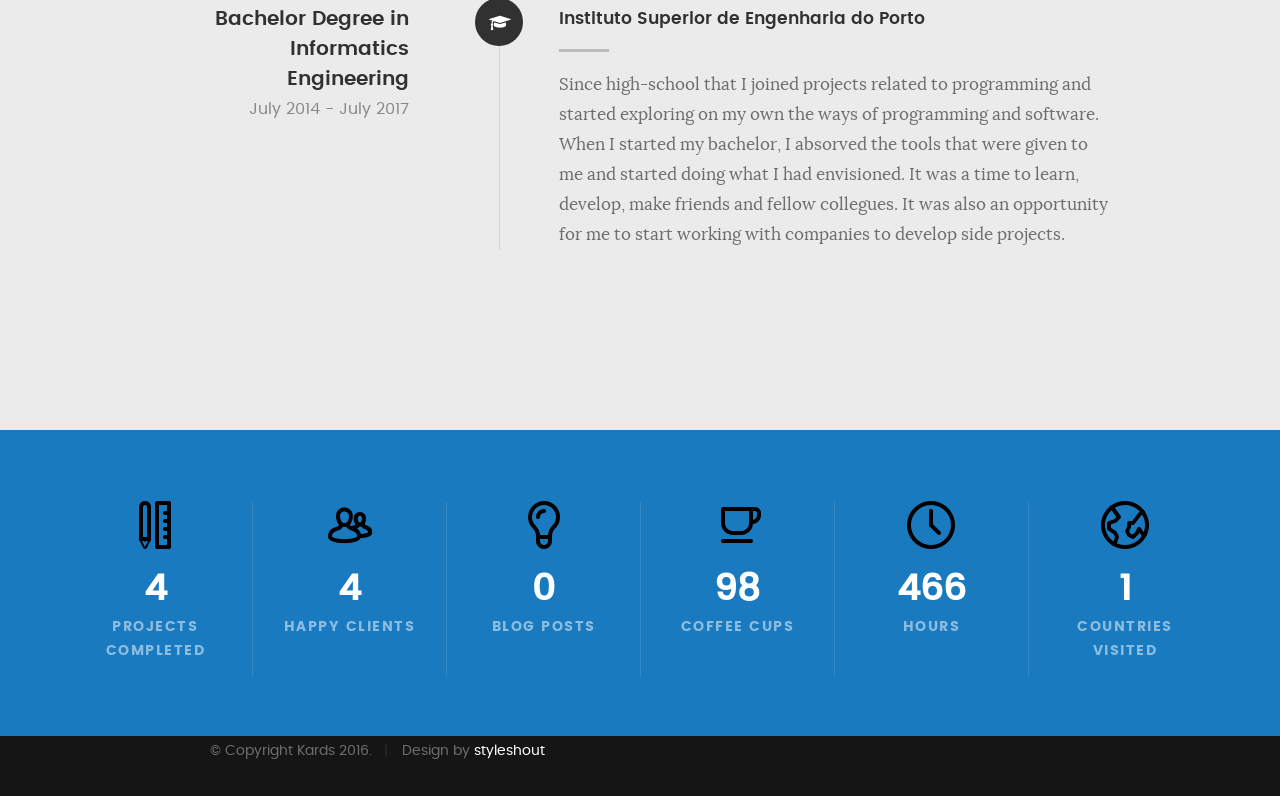
==== commit 3ab09a9c: "added random quotes" ====
--- a/index.html
+++ b/index.html
@@ -90,7 +90,9 @@
    			
    		</div>   		 		
    	</div> <!-- /intro-content --> 
-
+	   <div class="intro-social">
+		   <i id="quote_message"></i>
+	   </div>
 
    </section> <!-- /intro -->
 
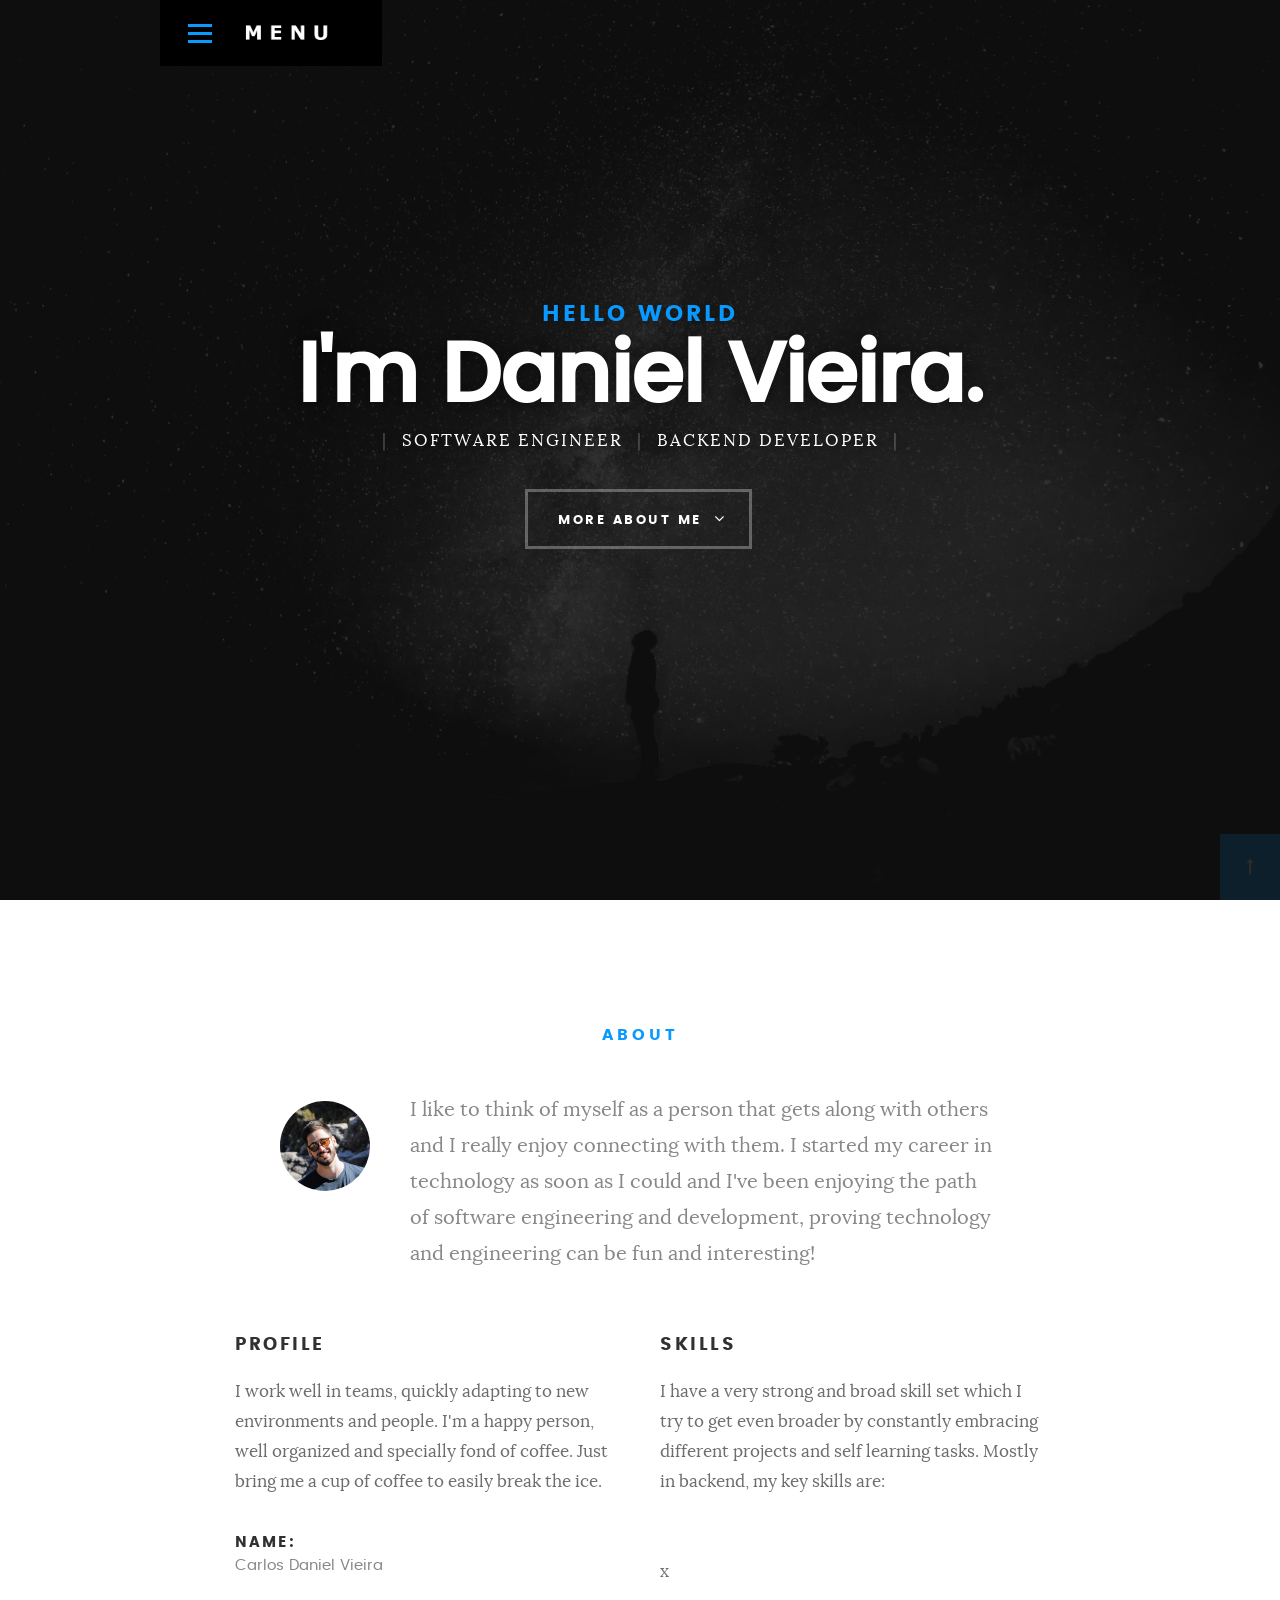
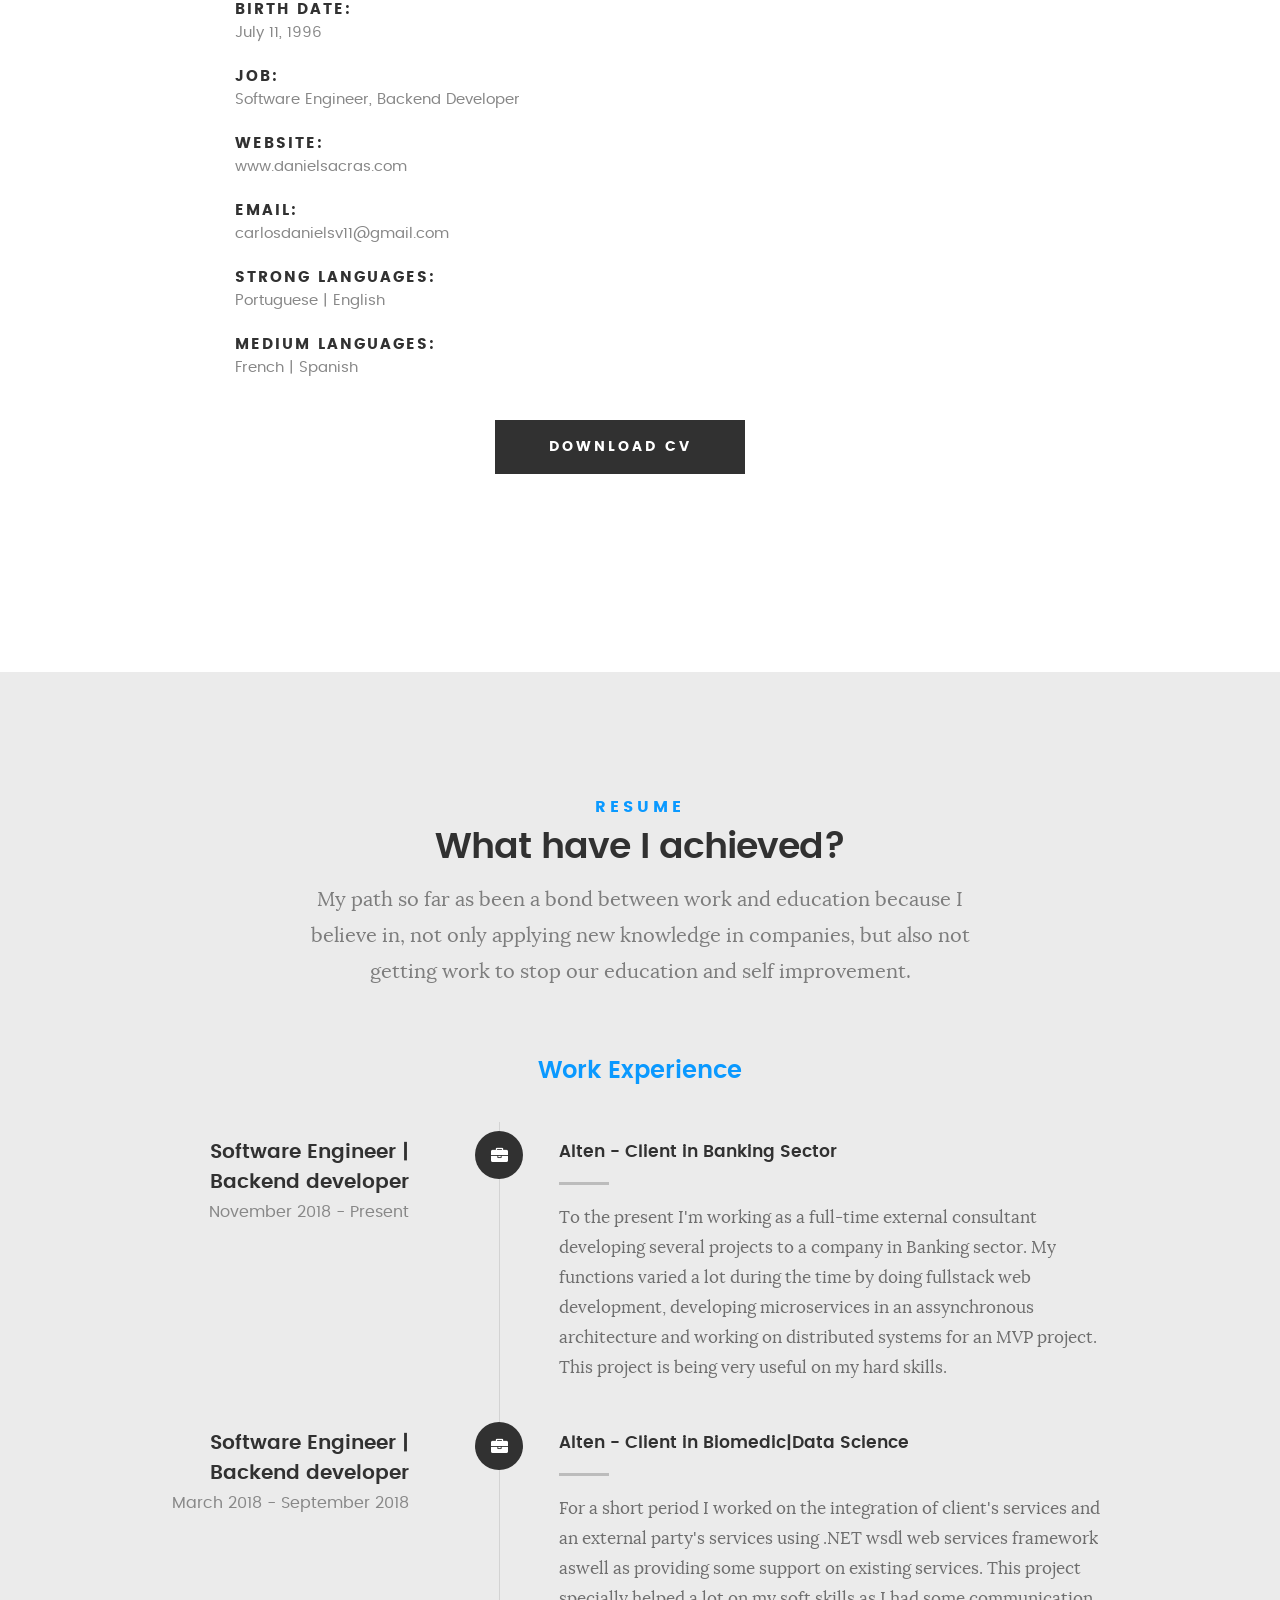
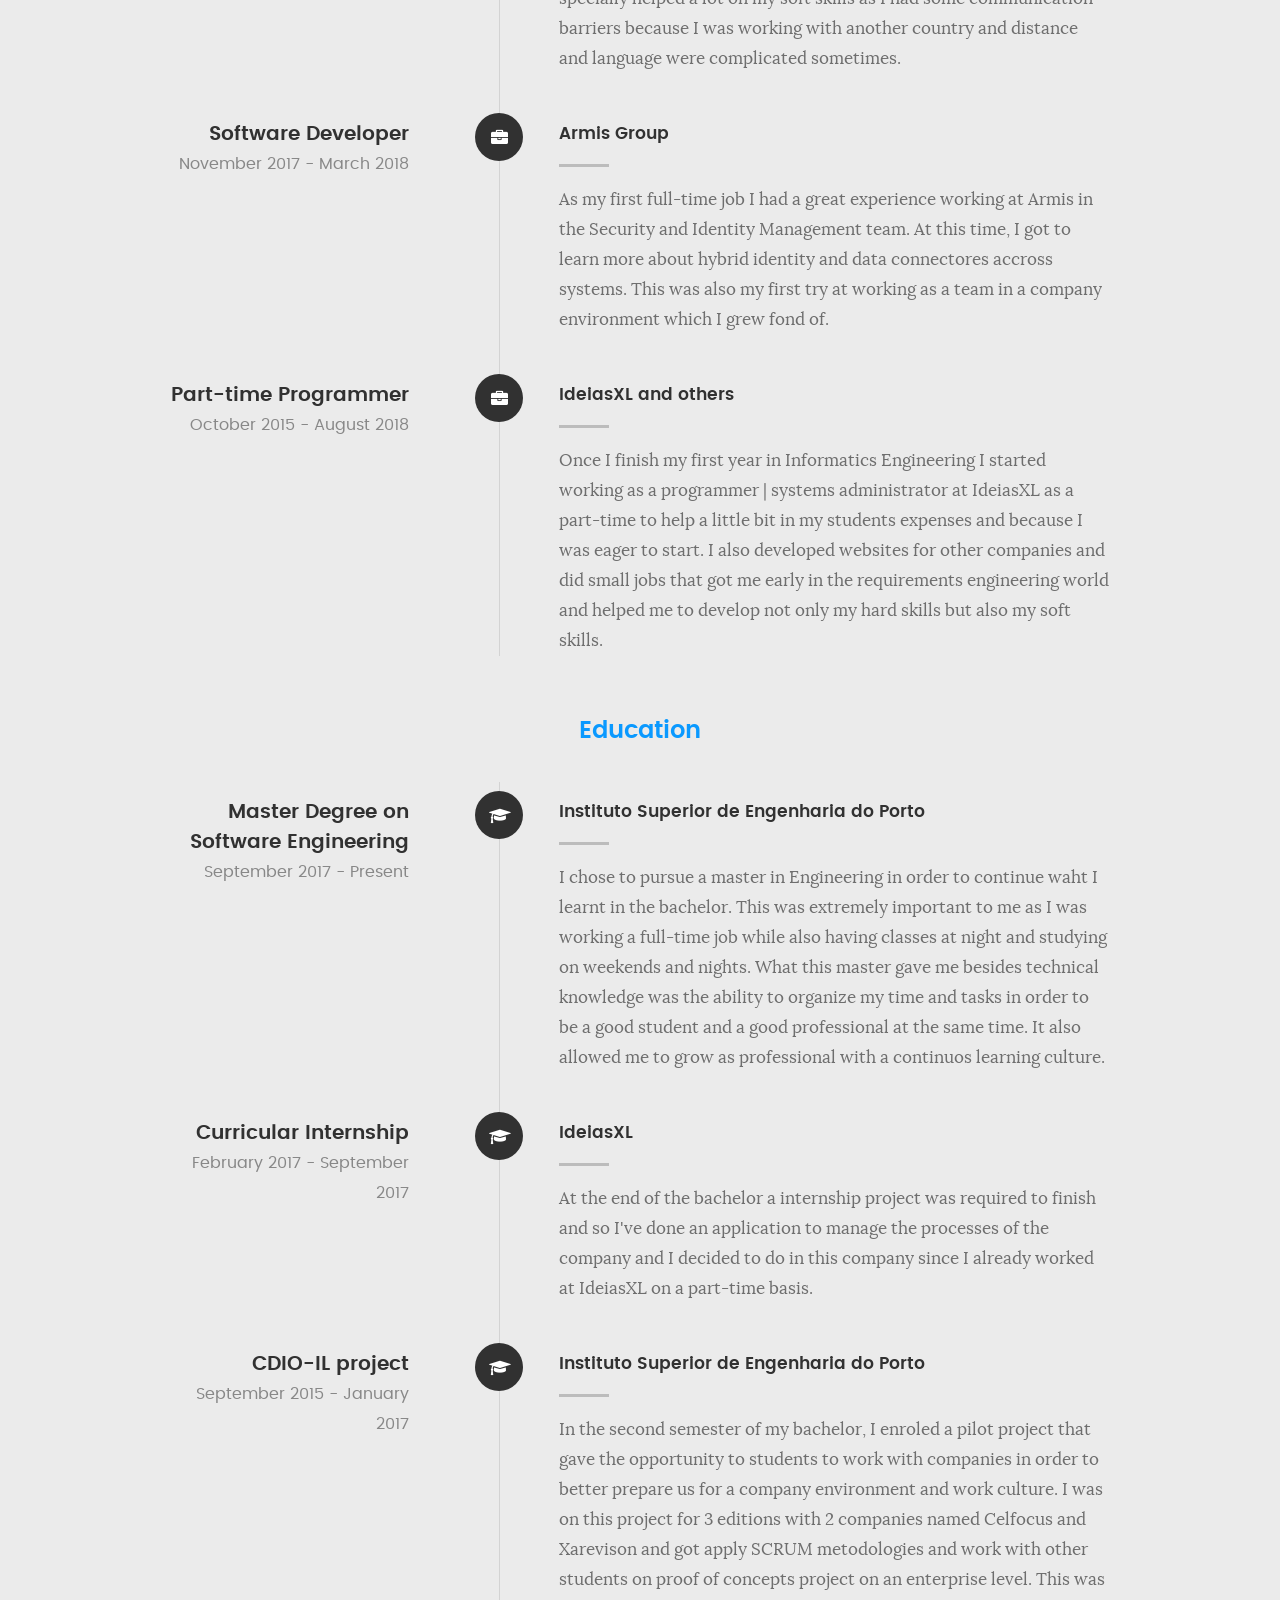
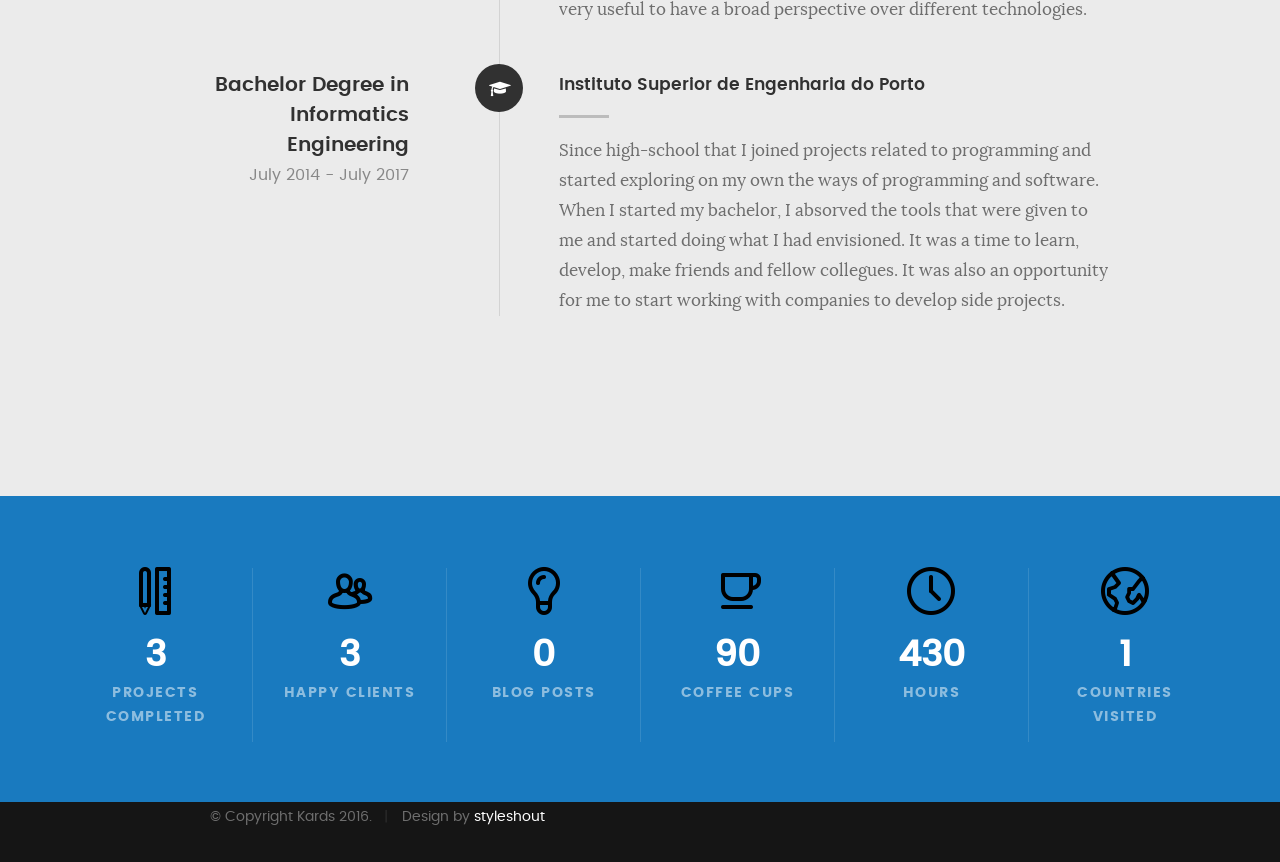
==== commit 14138b06: "Added CV" ====
--- a/index.html
+++ b/index.html
@@ -166,7 +166,13 @@
 				<!--loaded by js-->x
 				</ul> <!-- /skill-bars -->		
 
-   		</div>
+		   </div>
+		   
+		   <div class="row button-section">
+			<div class="col-twelve">
+				<a href="https://drive.google.com/uc?id=1SAqV2hGK6Co_v9PbJwhUe6Z_5QenQVpc&export=download" title="Download CV" class="button button-primary">Download CV</a>
+			</div>   		
+		</div>
 
    	</div>
 
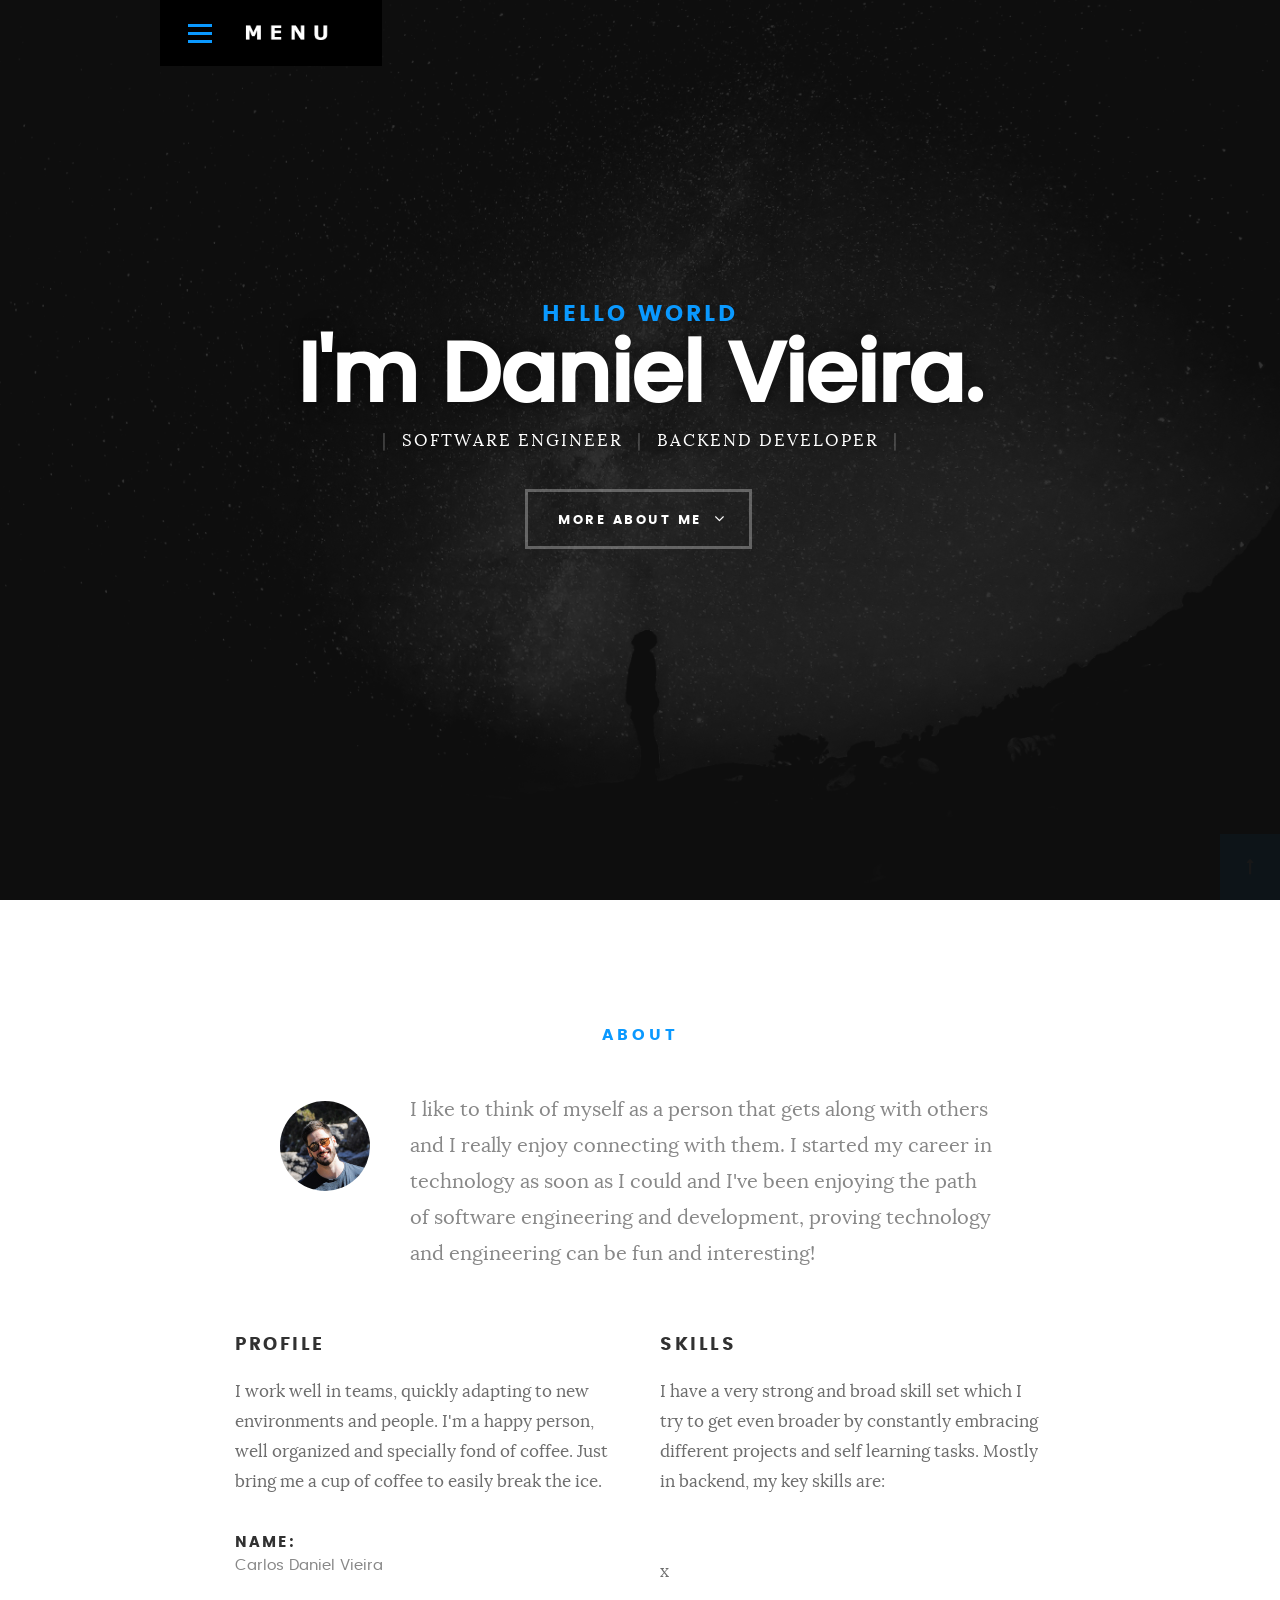
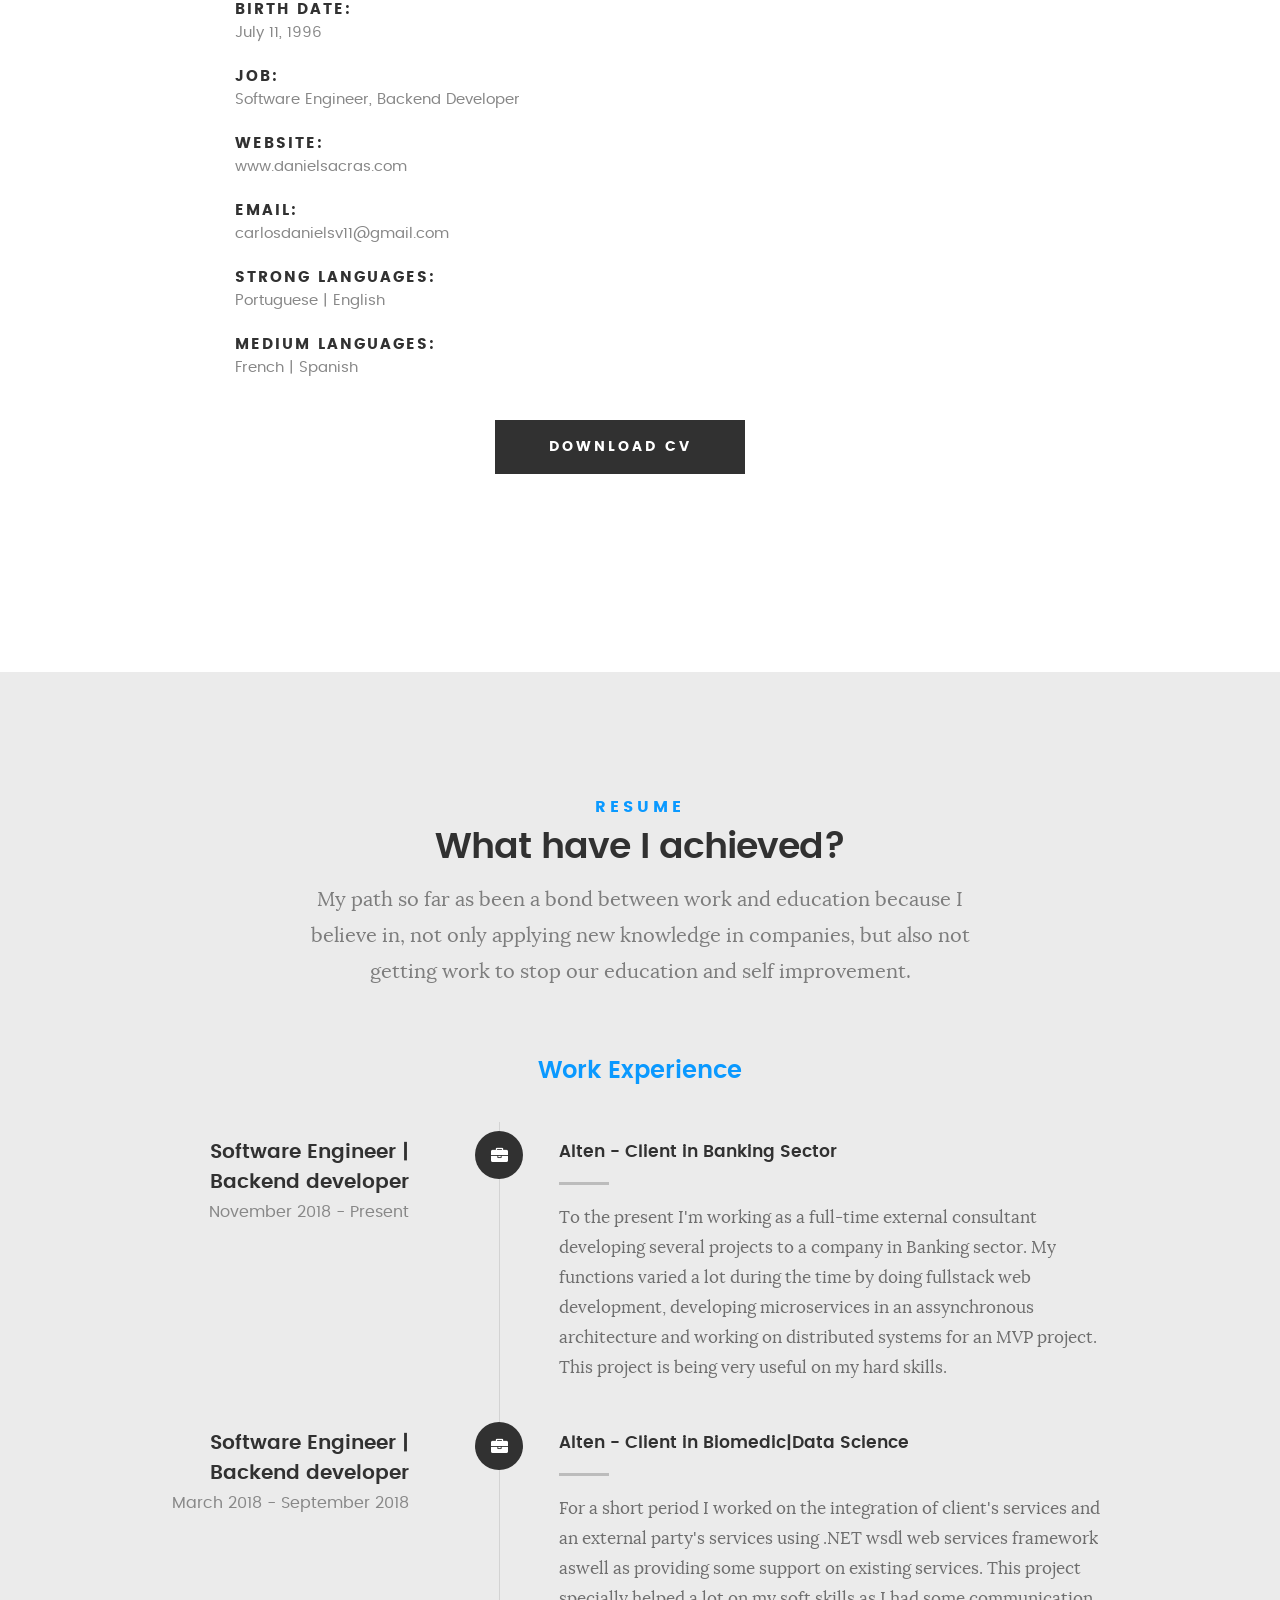
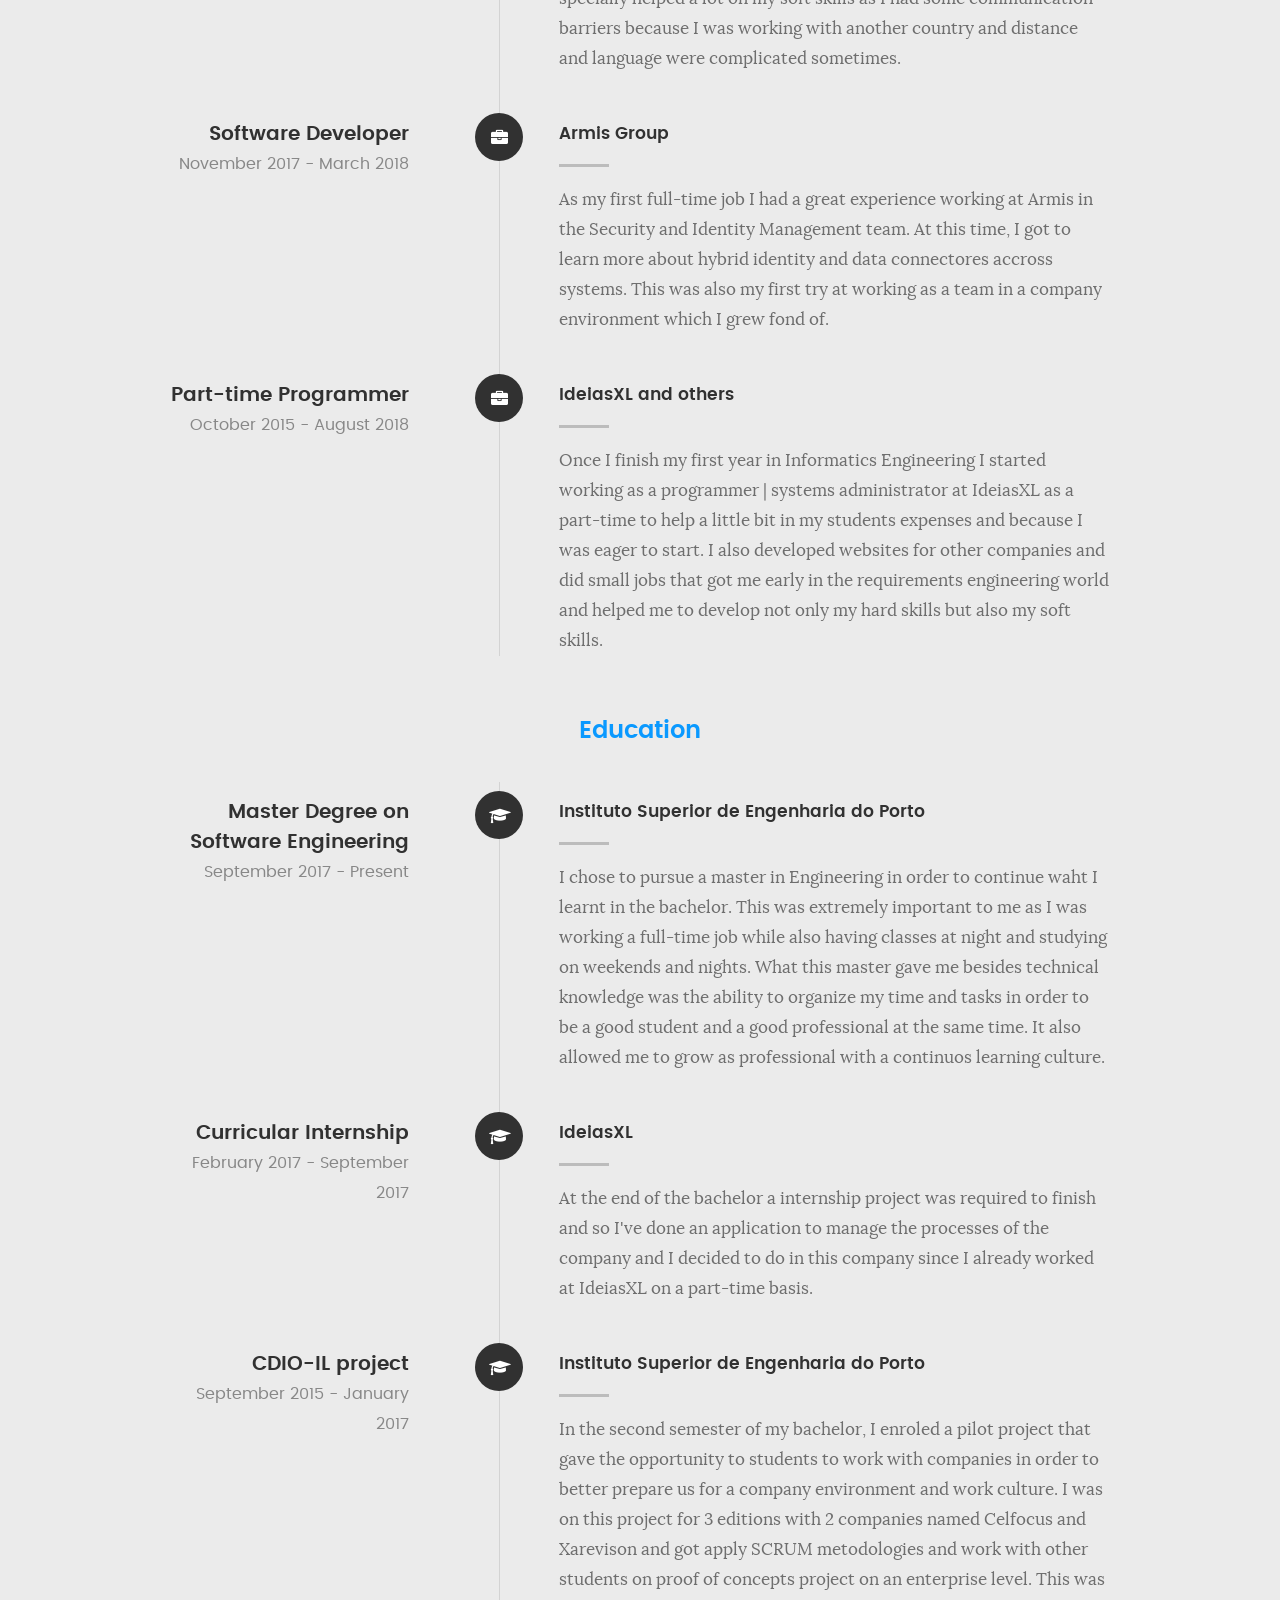
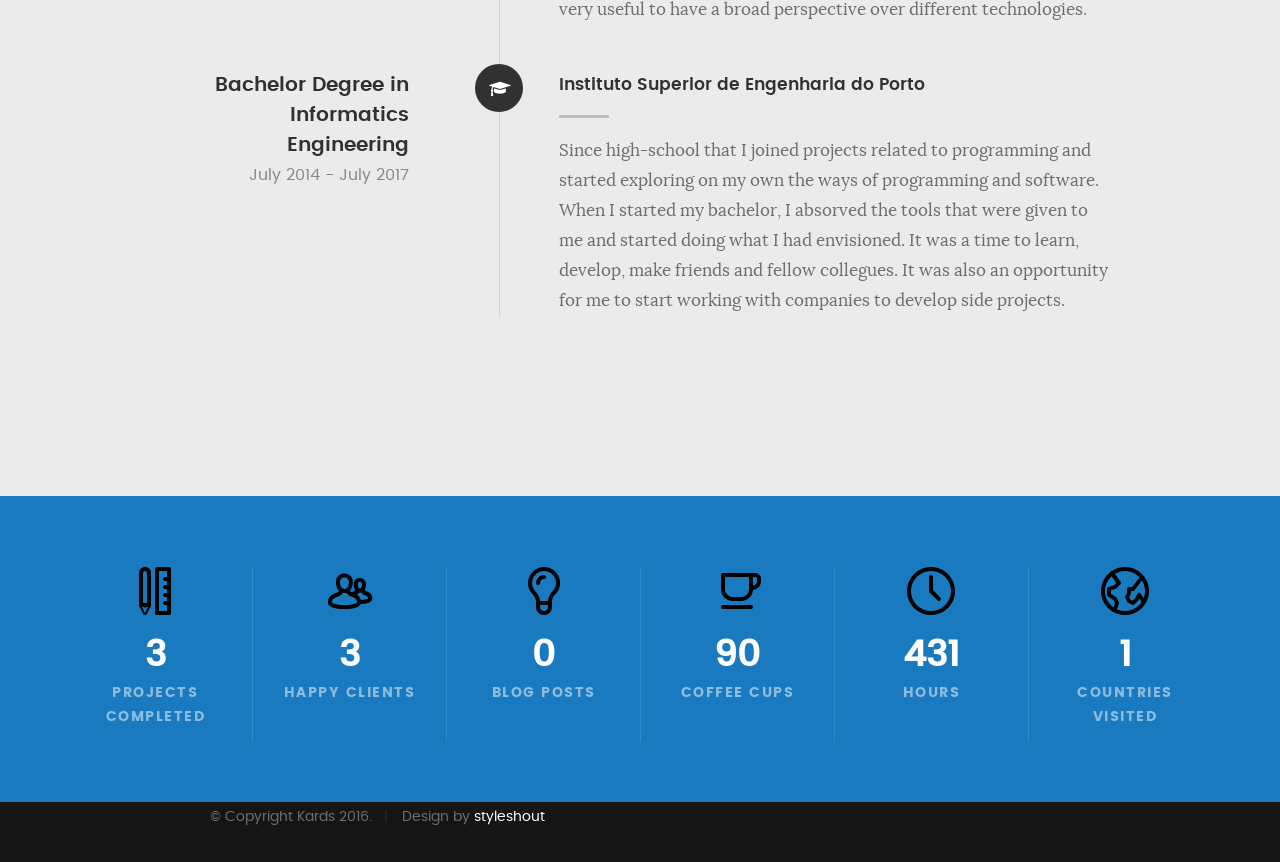
==== commit 6ada5fc9: "changed cv" ====
--- a/index.html
+++ b/index.html
@@ -170,7 +170,7 @@
 		   
 		   <div class="row button-section">
 			<div class="col-twelve">
-				<a href="https://drive.google.com/uc?id=1SAqV2hGK6Co_v9PbJwhUe6Z_5QenQVpc&export=download" title="Download CV" class="button button-primary">Download CV</a>
+				<a href="https://drive.google.com/open?id=1ZF17D8a_BmY2vCUz5cYnjN0JM87MA_OU&export=download" title="Download CV" class="button button-primary">Download CV</a>
 			</div>   		
 		</div>
 
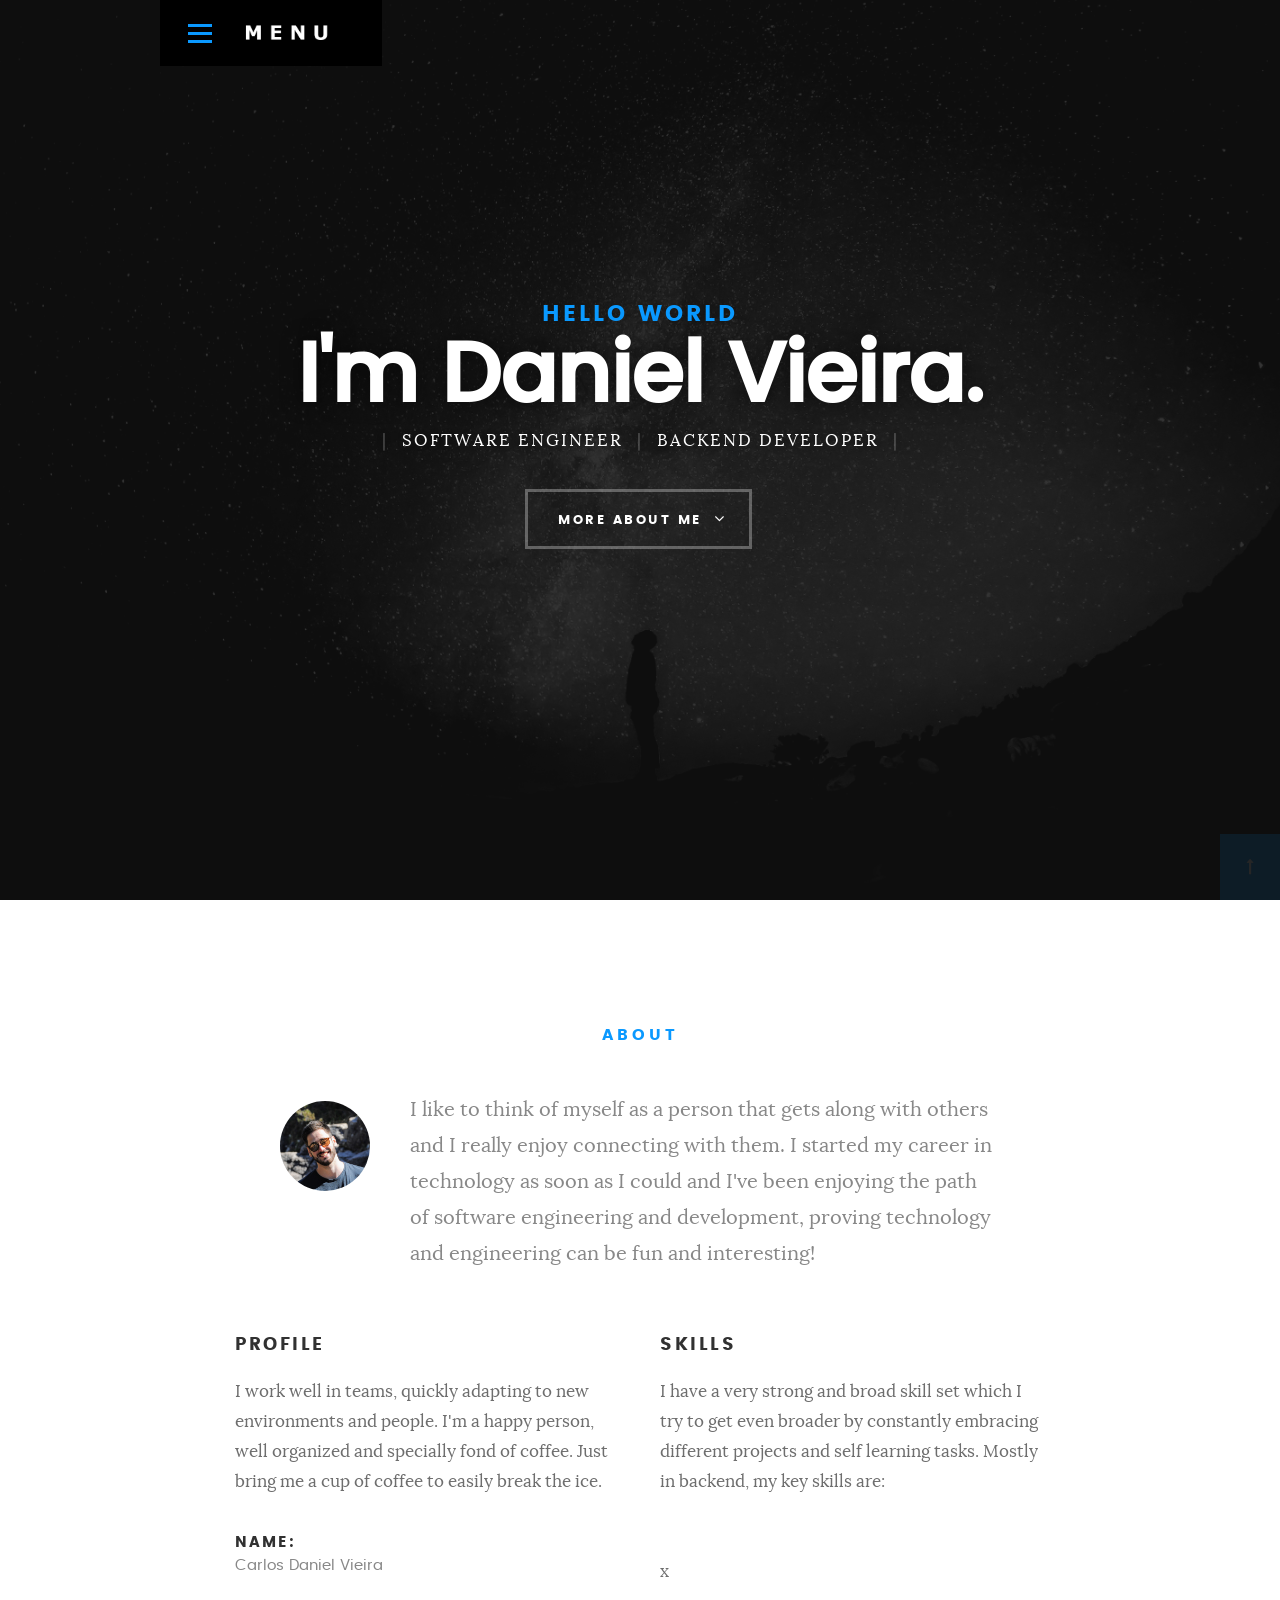
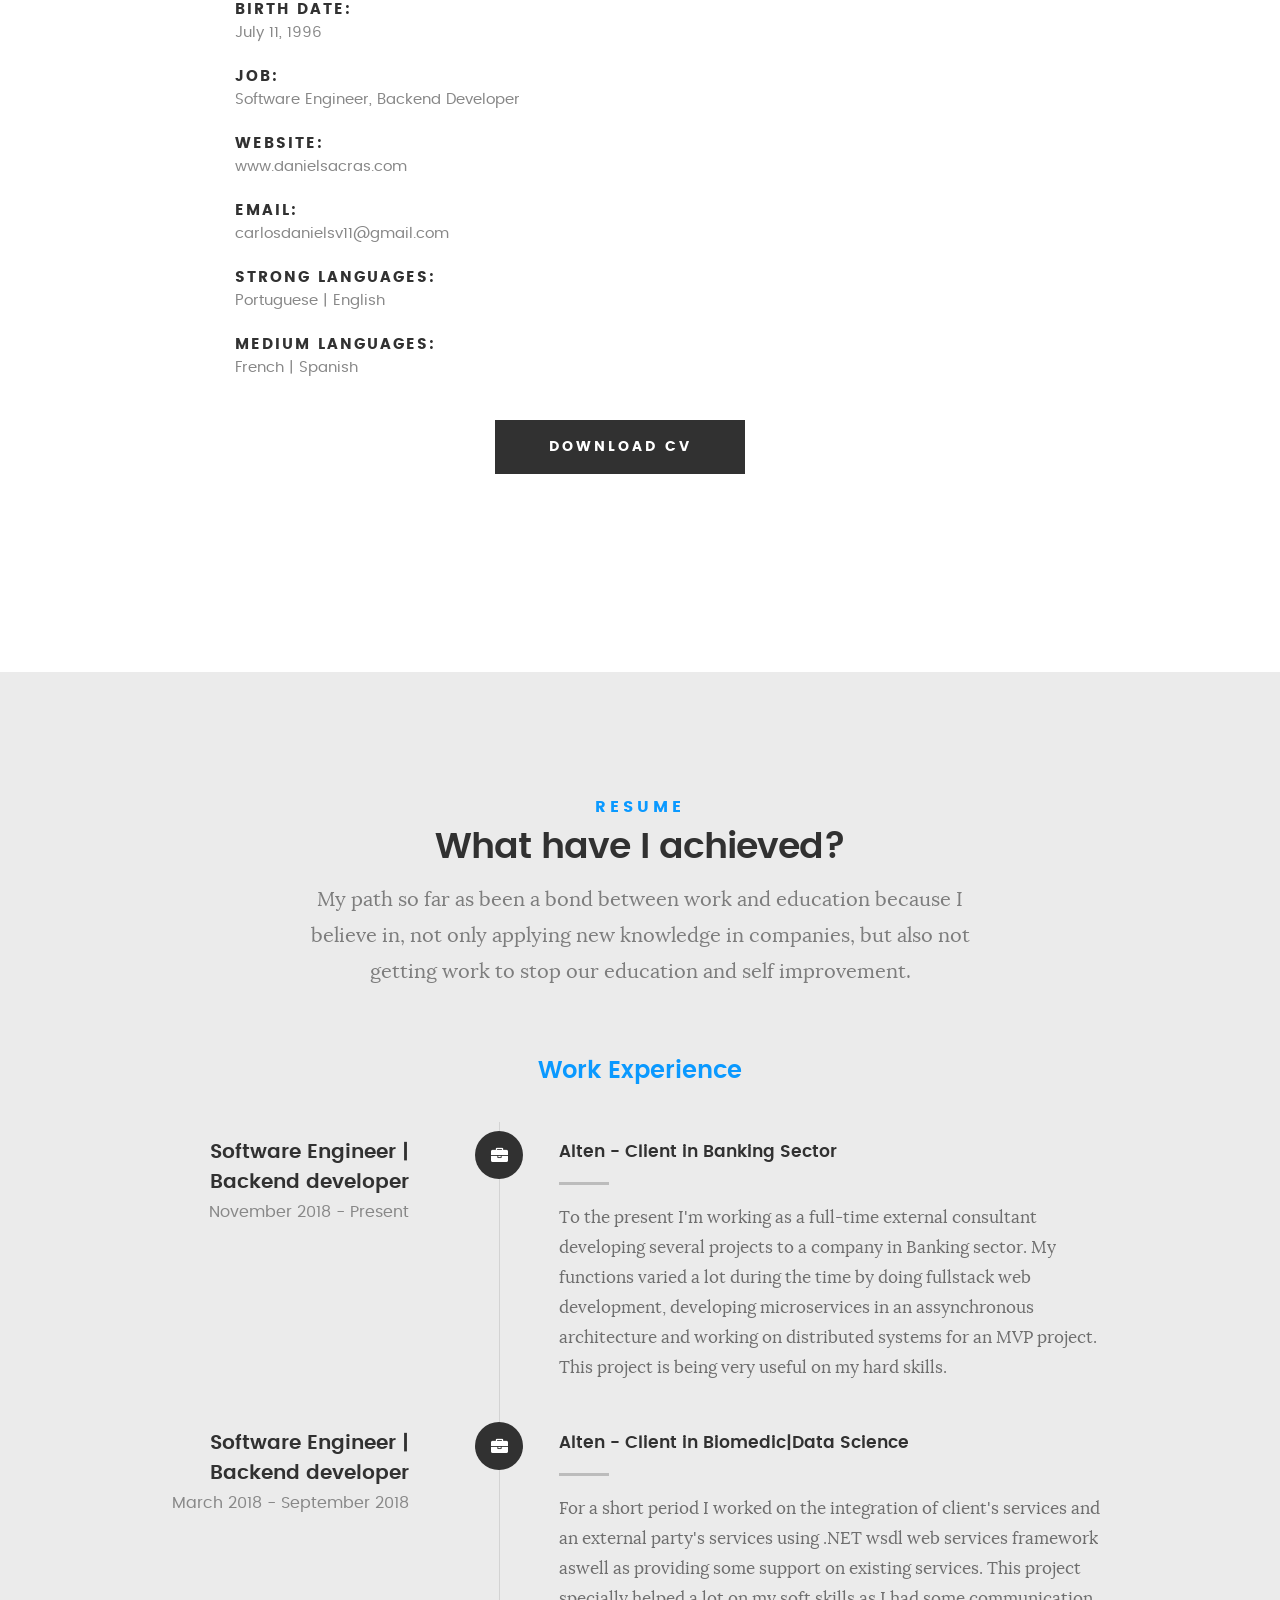
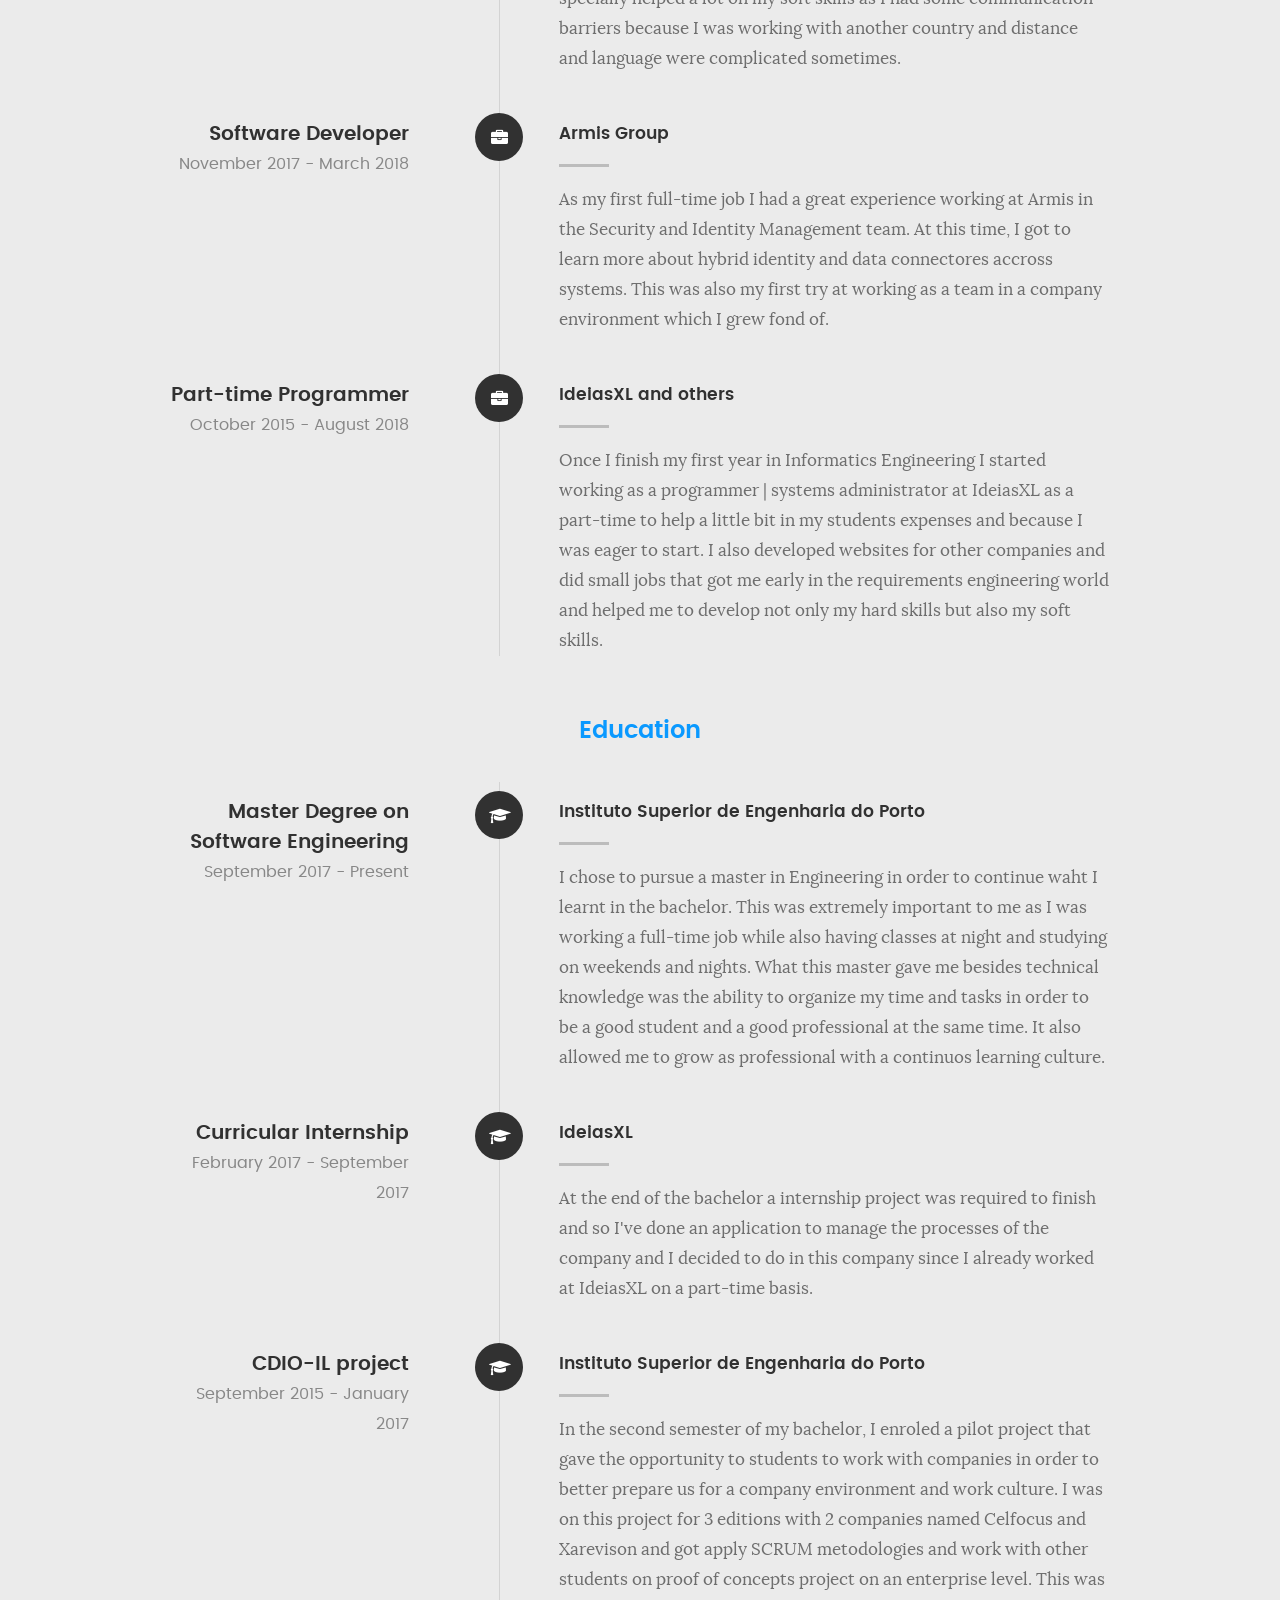
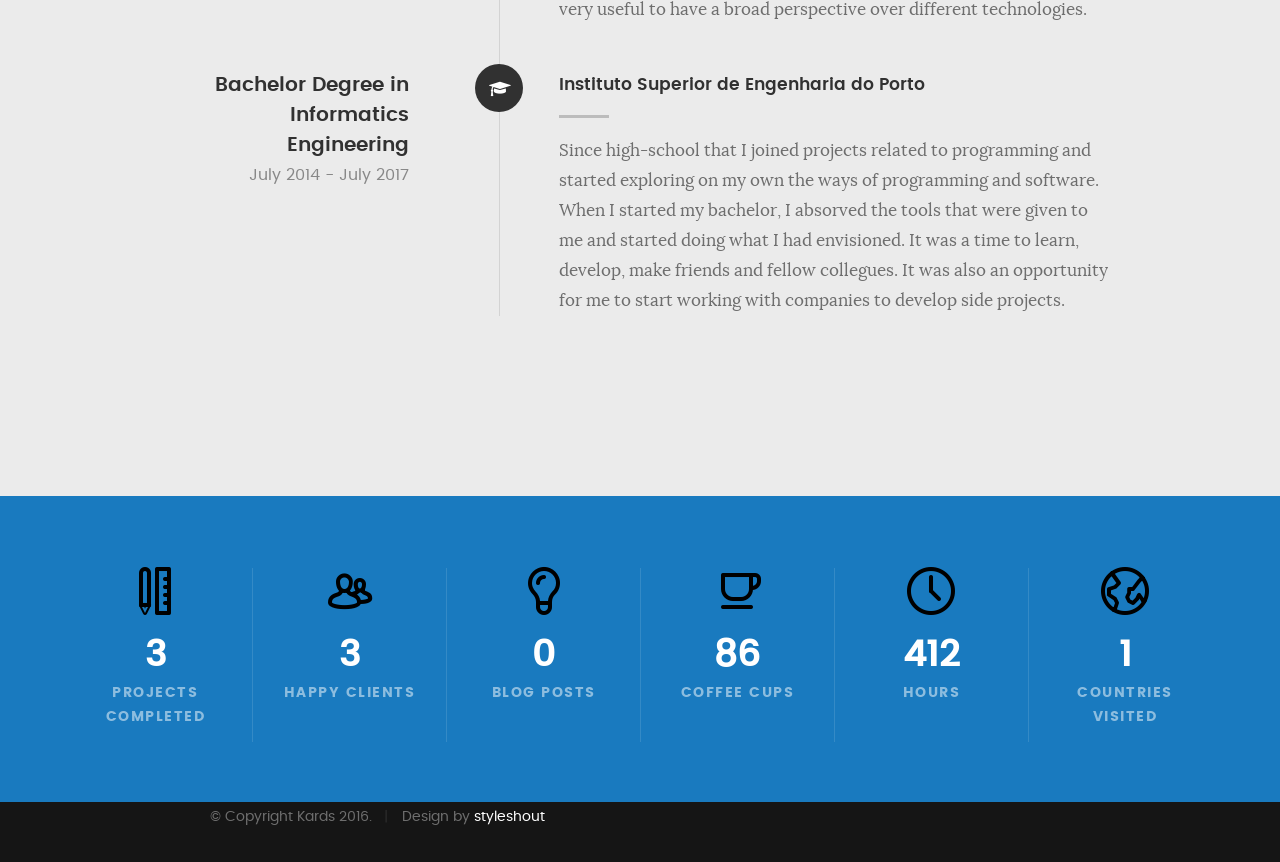
==== commit 46f88d8a: "Update index.html" ====
--- a/index.html
+++ b/index.html
@@ -170,7 +170,7 @@
 		   
 		   <div class="row button-section">
 			<div class="col-twelve">
-				<a href="https://drive.google.com/open?id=1ZF17D8a_BmY2vCUz5cYnjN0JM87MA_OU&export=download" title="Download CV" class="button button-primary">Download CV</a>
+				<a href="https://drive.google.com/uc?id=1ZF17D8a_BmY2vCUz5cYnjN0JM87MA_OU&export=download" title="Download CV" class="button button-primary">Download CV</a>
 			</div>   		
 		</div>
 
